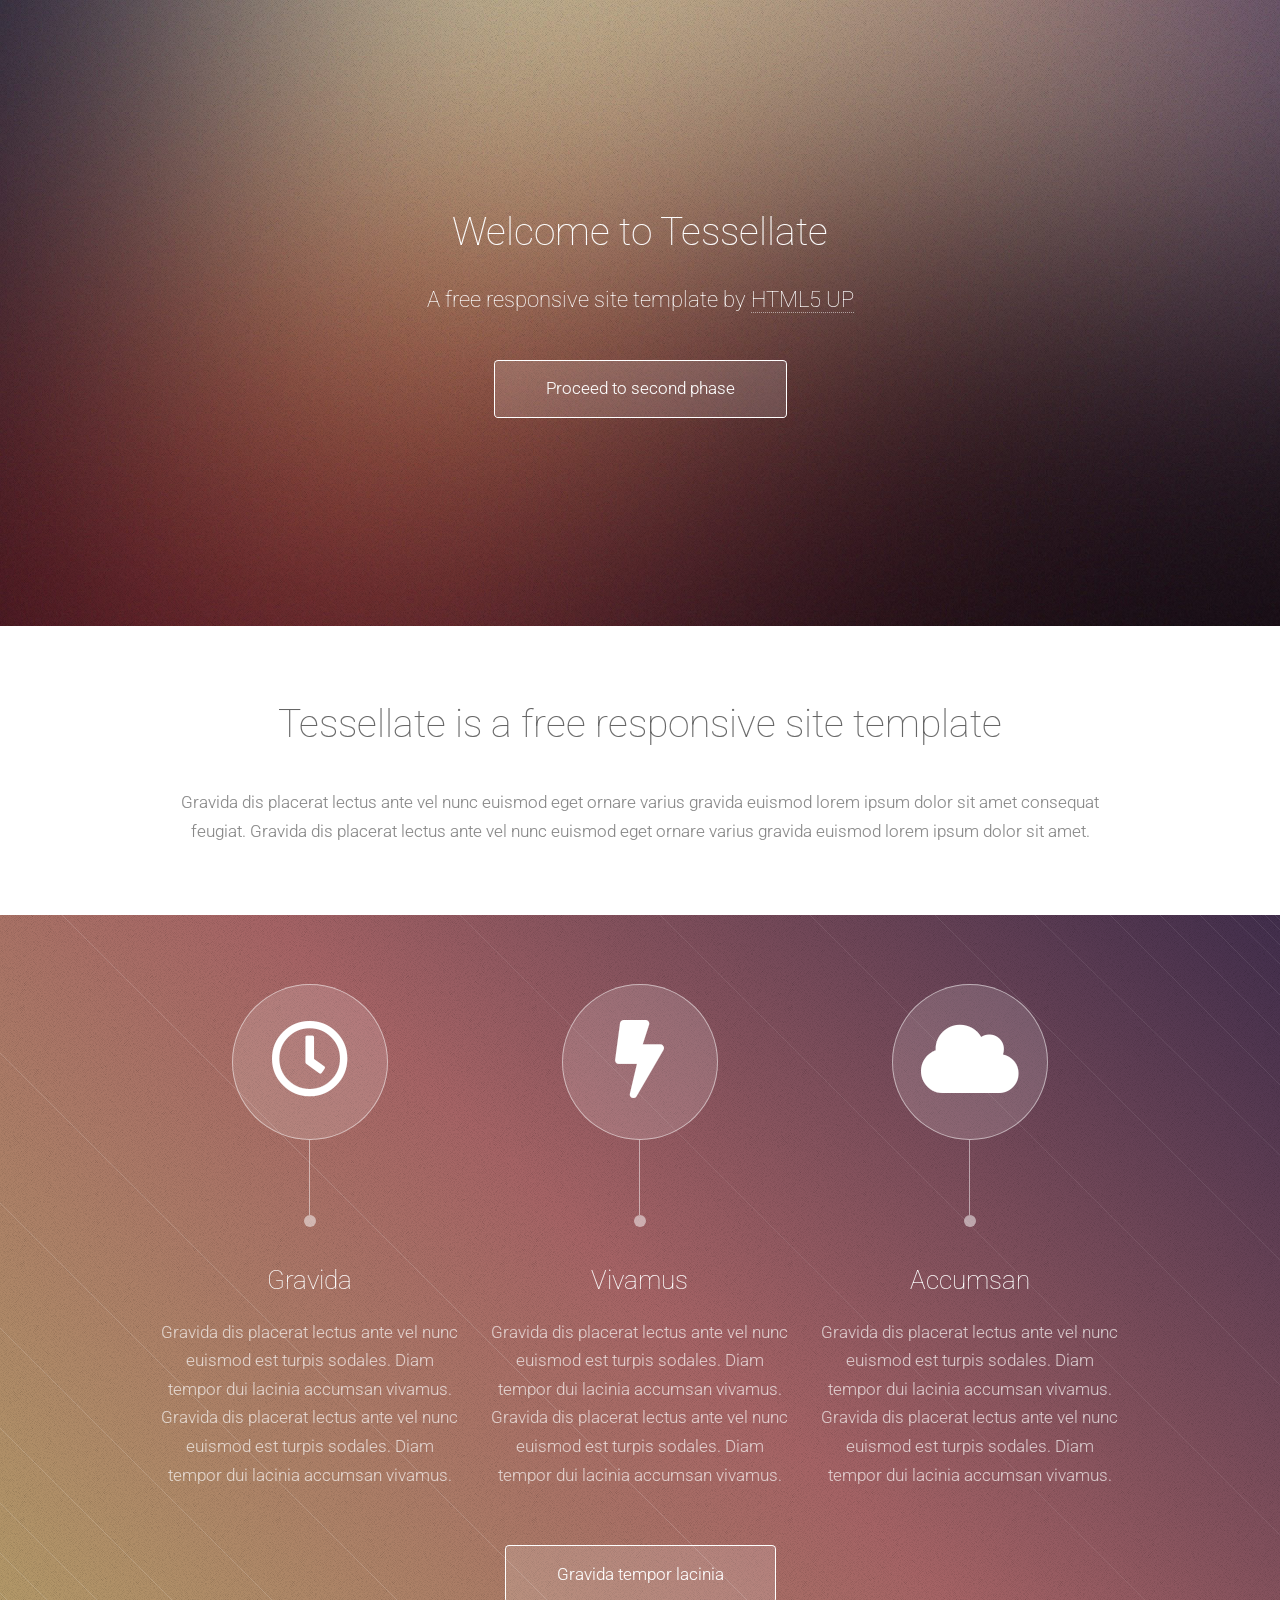
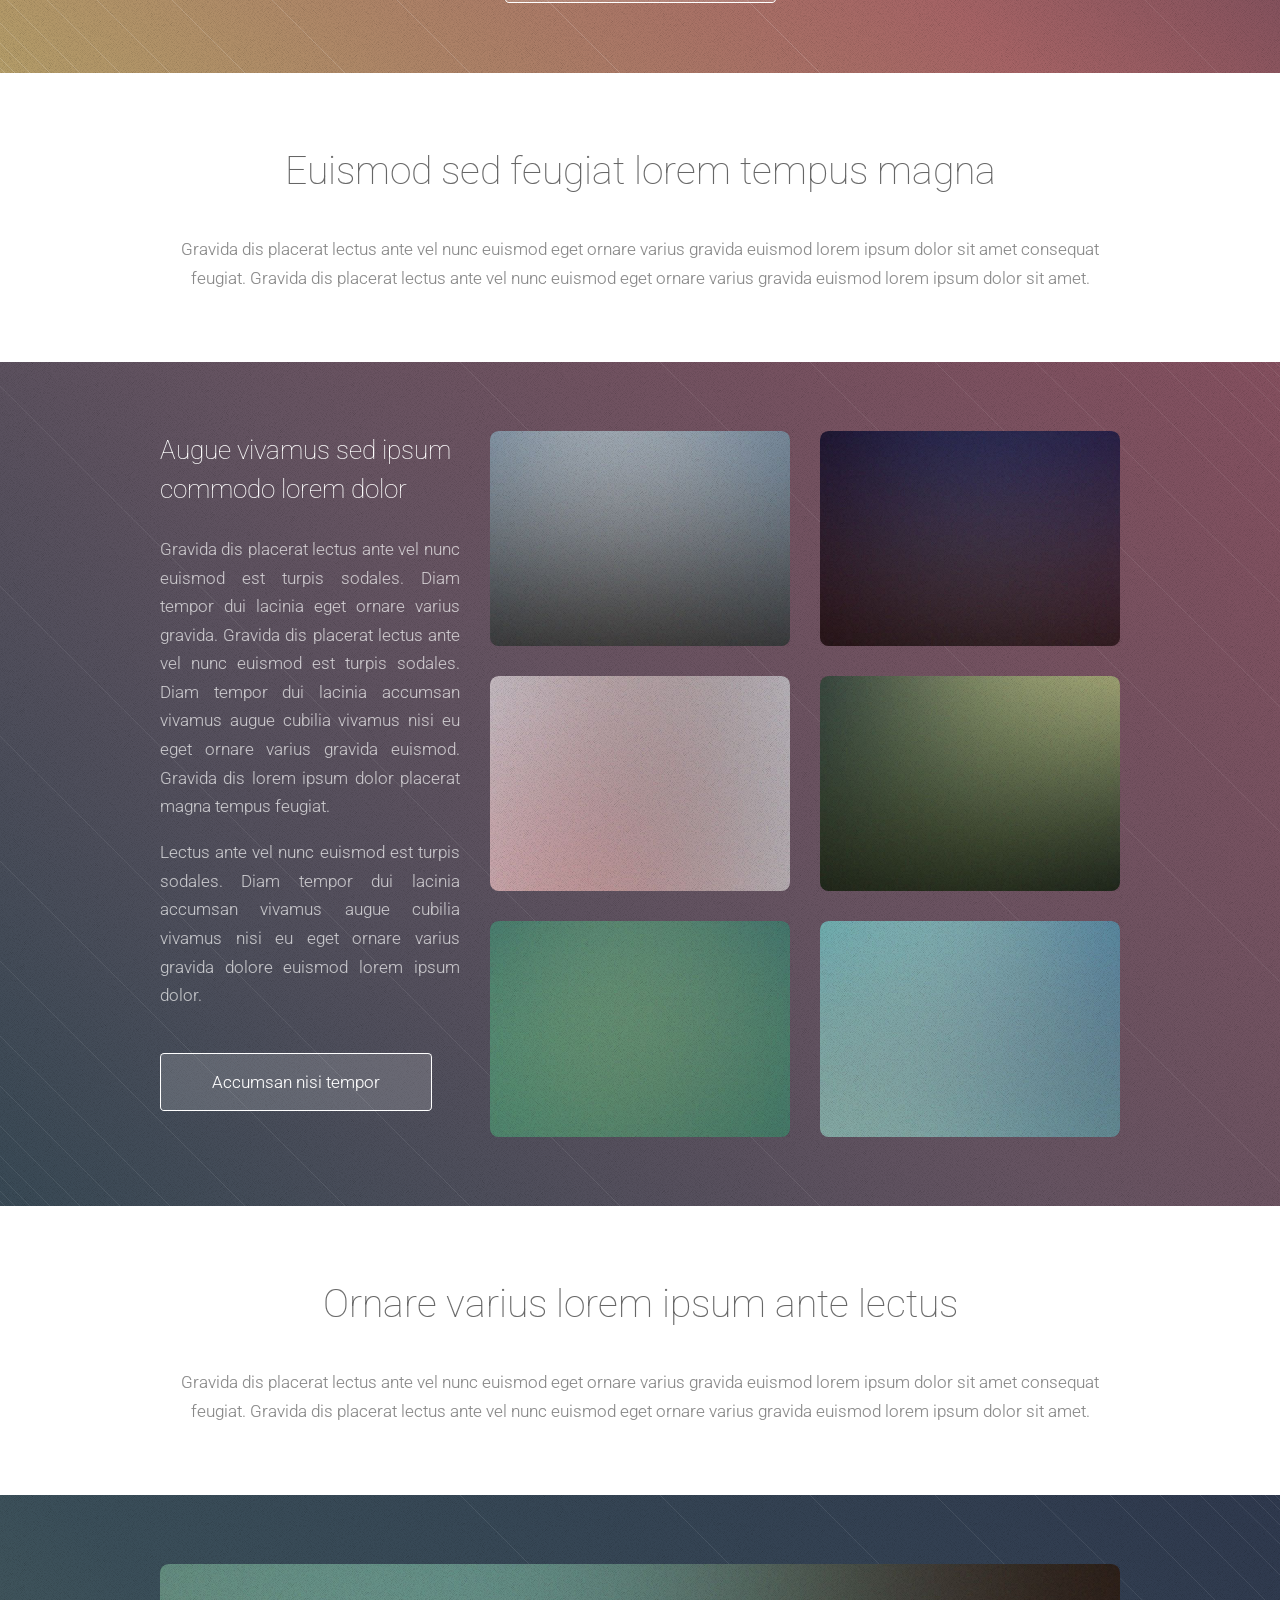
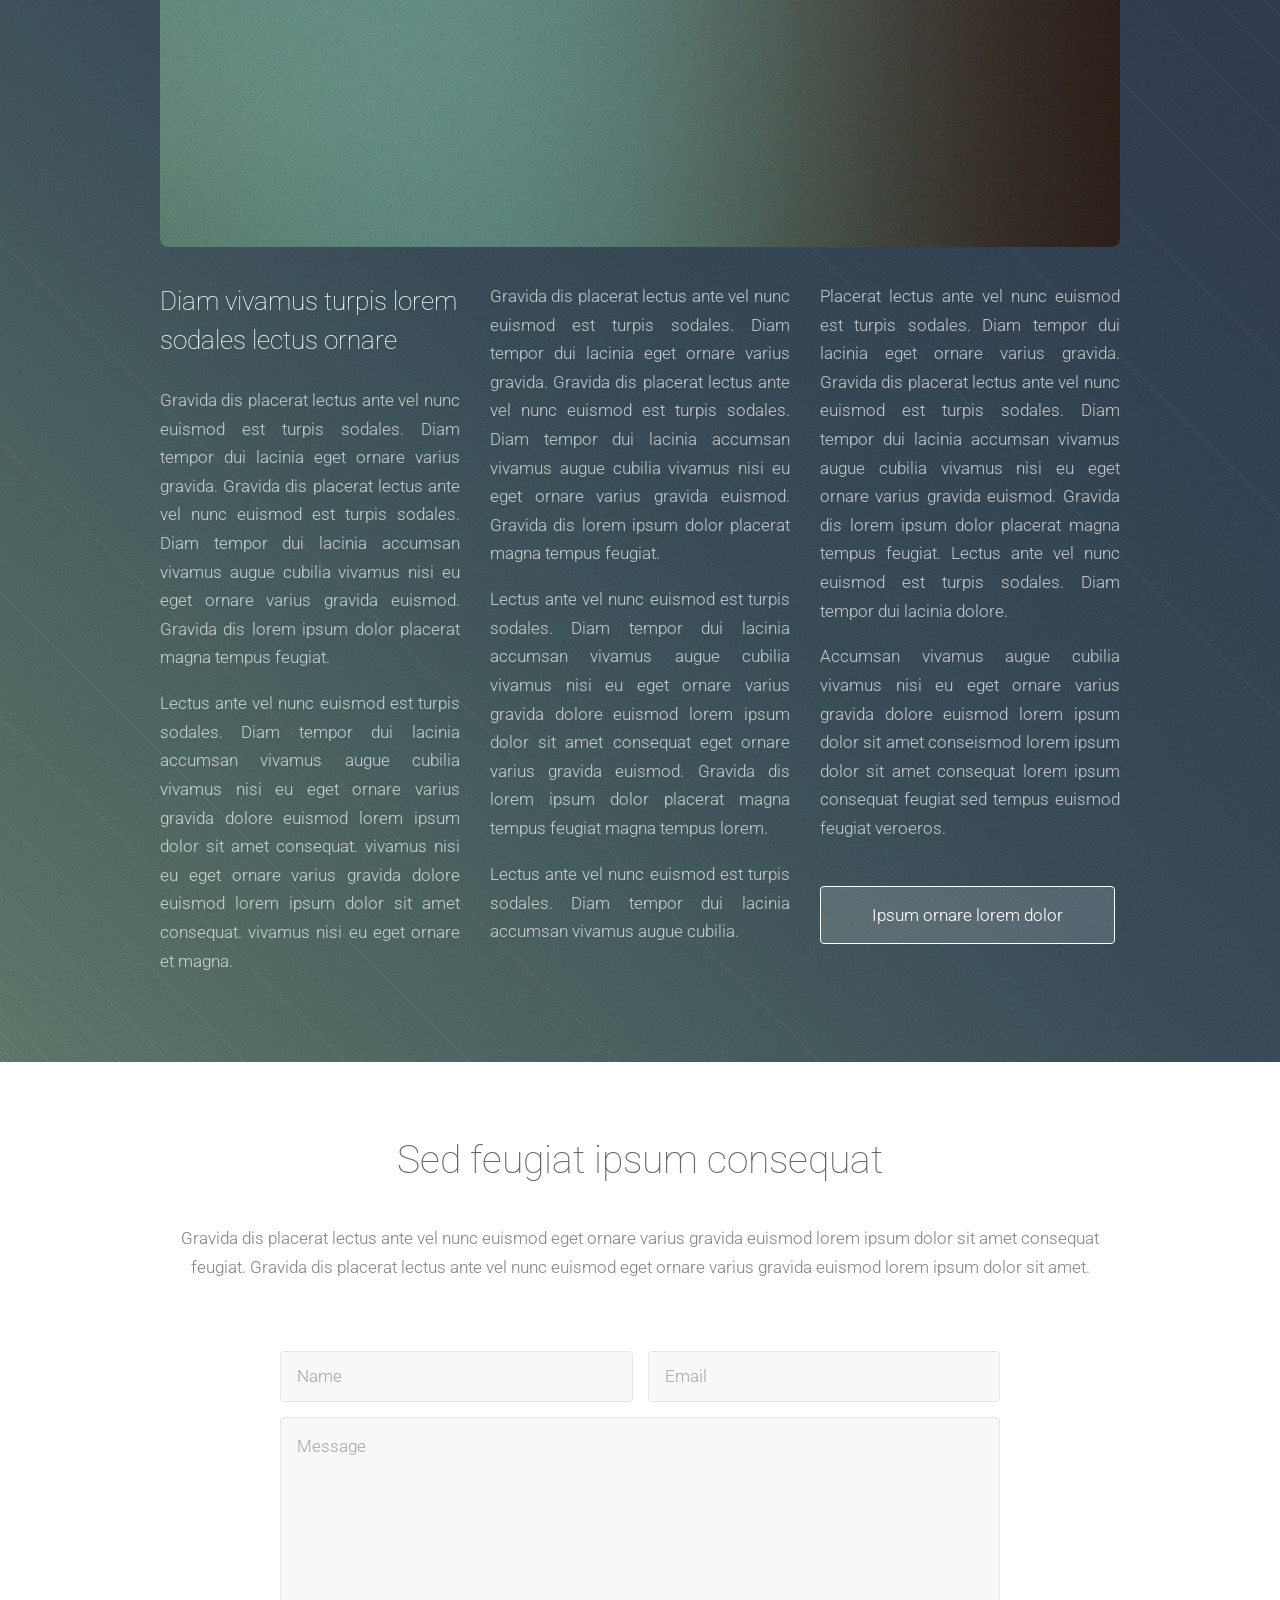
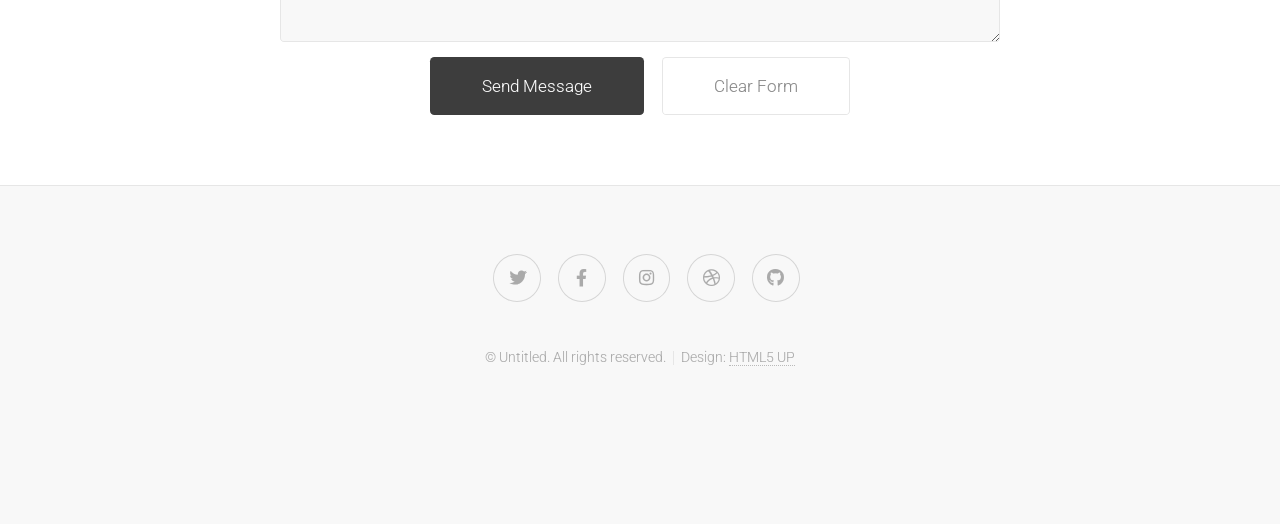
==== index.html @ b5a4534c "Site Template" ====
<!DOCTYPE HTML>
<!--
	Tessellate by HTML5 UP
	html5up.net | @ajlkn
	Free for personal and commercial use under the CCA 3.0 license (html5up.net/license)
-->
<html>
	<head>
		<title>Tessellate by HTML5 UP</title>
		<meta charset="utf-8" />
		<meta name="viewport" content="width=device-width, initial-scale=1, user-scalable=no" />
		<link rel="stylesheet" href="assets/css/main.css" />
	</head>
	<body class="is-preload">

		<!-- Header -->
			<section id="header" class="dark">
				<header>
					<h1>Welcome to Tessellate</h1>
					<p>A free responsive site template by <a href="http://html5up.net">HTML5 UP</a></p>
				</header>
				<footer>
					<a href="#first" class="button scrolly">Proceed to second phase</a>
				</footer>
			</section>

		<!-- First -->
			<section id="first" class="main">
				<header>
					<div class="container">
						<h2>Tessellate is a free responsive site template</h2>
						<p>Gravida dis placerat lectus ante vel nunc euismod eget ornare varius gravida euismod lorem ipsum dolor sit amet consequat<br />
						feugiat. Gravida dis placerat lectus ante vel nunc euismod eget ornare varius gravida euismod lorem ipsum dolor sit amet.</p>
					</div>
				</header>
				<div class="content dark style1 featured">
					<div class="container">
						<div class="row">
							<div class="col-4 col-12-narrow">
								<section>
									<span class="feature-icon"><span class="icon fa-clock"></span></span>
									<header>
										<h3>Gravida</h3>
									</header>
									<p>Gravida dis placerat lectus ante vel nunc euismod est turpis sodales.
									Diam tempor dui lacinia accumsan vivamus. Gravida dis placerat lectus
									ante vel nunc euismod est turpis sodales. Diam tempor dui lacinia
									accumsan vivamus.</p>
								</section>
							</div>
							<div class="col-4 col-12-narrow">
								<section>
									<span class="feature-icon"><span class="icon solid fa-bolt"></span></span>
									<header>
										<h3>Vivamus</h3>
									</header>
									<p>Gravida dis placerat lectus ante vel nunc euismod est turpis sodales.
									Diam tempor dui lacinia accumsan vivamus. Gravida dis placerat lectus
									ante vel nunc euismod est turpis sodales. Diam tempor dui lacinia
									accumsan vivamus.</p>
								</section>
							</div>
							<div class="col-4 col-12-narrow">
								<section>
									<span class="feature-icon"><span class="icon solid fa-cloud"></span></span>
									<header>
										<h3>Accumsan</h3>
									</header>
									<p>Gravida dis placerat lectus ante vel nunc euismod est turpis sodales.
									Diam tempor dui lacinia accumsan vivamus. Gravida dis placerat lectus
									ante vel nunc euismod est turpis sodales. Diam tempor dui lacinia
									accumsan vivamus.</p>
								</section>
							</div>
							<div class="col-12">
								<footer>
									<a href="#second" class="button scrolly">Gravida tempor lacinia</a>
								</footer>
							</div>
						</div>
					</div>
				</div>
			</section>

		<!-- Second -->
			<section id="second" class="main">
				<header>
					<div class="container">
						<h2>Euismod sed feugiat lorem tempus magna</h2>
						<p>Gravida dis placerat lectus ante vel nunc euismod eget ornare varius gravida euismod lorem ipsum dolor sit amet consequat<br />
						feugiat. Gravida dis placerat lectus ante vel nunc euismod eget ornare varius gravida euismod lorem ipsum dolor sit amet.</p>
					</div>
				</header>
				<div class="content dark style2">
					<div class="container">
						<div class="row">
							<div class="col-4 col-12-narrow">
								<section>
									<h3>Augue vivamus sed ipsum commodo lorem dolor</h3>
									<p>Gravida dis placerat lectus ante vel nunc euismod est turpis sodales. Diam
									tempor dui lacinia eget ornare varius gravida. Gravida dis placerat lectus ante
									vel nunc euismod est turpis sodales. Diam tempor dui lacinia accumsan vivamus
									augue cubilia vivamus nisi eu eget ornare varius gravida euismod.  Gravida dis
									lorem ipsum dolor placerat magna tempus feugiat.</p>
									<p>Lectus ante vel nunc euismod est turpis sodales. Diam tempor dui lacinia
									accumsan vivamus augue cubilia vivamus nisi eu eget ornare varius gravida dolore
									euismod lorem ipsum dolor.</p>
									<footer>
										<a href="#third" class="button scrolly">Accumsan nisi tempor</a>
									</footer>
								</section>
							</div>
							<div class="col-8 col-12-narrow">
								<div class="row">
									<div class="col-6"><a href="#" class="image fit"><img src="images/pic01.jpg" alt="" /></a></div>
									<div class="col-6"><a href="#" class="image fit"><img src="images/pic02.jpg" alt="" /></a></div>
									<div class="col-6"><a href="#" class="image fit"><img src="images/pic03.jpg" alt="" /></a></div>
									<div class="col-6"><a href="#" class="image fit"><img src="images/pic04.jpg" alt="" /></a></div>
									<div class="col-6"><a href="#" class="image fit"><img src="images/pic05.jpg" alt="" /></a></div>
									<div class="col-6"><a href="#" class="image fit"><img src="images/pic06.jpg" alt="" /></a></div>
								</div>
							</div>
						</div>
					</div>
				</div>
			</section>

		<!-- Third -->
			<section id="third" class="main">
				<header>
					<div class="container">
						<h2>Ornare varius lorem ipsum ante lectus</h2>
						<p>Gravida dis placerat lectus ante vel nunc euismod eget ornare varius gravida euismod lorem ipsum dolor sit amet consequat<br />
						feugiat. Gravida dis placerat lectus ante vel nunc euismod eget ornare varius gravida euismod lorem ipsum dolor sit amet.</p>
					</div>
				</header>
				<div class="content dark style3">
					<div class="container">
						<span class="image featured"><img src="images/pic07.jpg" alt="" /></span>
						<div class="row">
							<div class="col-4 col-12-narrow">
								<h3>Diam vivamus turpis lorem sodales lectus ornare</h3>
								<p>Gravida dis placerat lectus ante vel nunc euismod est turpis sodales. Diam
								tempor dui lacinia eget ornare varius gravida. Gravida dis placerat lectus ante
								vel nunc euismod est turpis sodales. Diam tempor dui lacinia accumsan vivamus
								augue cubilia vivamus nisi eu eget ornare varius gravida euismod.  Gravida dis
								lorem ipsum dolor placerat magna tempus feugiat.</p>
								<p>Lectus ante vel nunc euismod est turpis sodales. Diam tempor dui lacinia
								accumsan vivamus augue cubilia vivamus nisi eu eget ornare varius gravida dolore
								euismod lorem ipsum dolor sit amet consequat. vivamus nisi eu eget ornare varius
								gravida dolore euismod lorem ipsum dolor sit amet consequat. vivamus nisi eu
								eget ornare et magna.</p>
							</div>
							<div class="col-4 col-12-narrow">
								<p>Gravida dis placerat lectus ante vel nunc euismod est turpis sodales. Diam
								tempor dui lacinia eget ornare varius gravida. Gravida dis placerat lectus ante
								vel nunc euismod est turpis sodales. Diam tempor dui lacinia accumsan vivamus
								augue cubilia vivamus nisi eu eget ornare varius gravida euismod.  Gravida dis
								lorem ipsum dolor placerat magna tempus feugiat.</p>
								<p>Lectus ante vel nunc euismod est turpis sodales. Diam tempor dui lacinia
								accumsan vivamus augue cubilia vivamus nisi eu eget ornare varius gravida dolore
								euismod lorem ipsum dolor sit amet consequat eget ornare varius gravida euismod.
								Gravida dis lorem ipsum dolor placerat magna tempus feugiat magna tempus lorem.</p>
								<p>Lectus ante vel nunc euismod est turpis sodales. Diam tempor dui lacinia
								accumsan vivamus augue cubilia.</p>
							</div>
							<div class="col-4 col-12-narrow">
								<p>Placerat lectus ante vel nunc euismod est turpis sodales. Diam tempor dui
								lacinia eget ornare varius gravida. Gravida dis placerat lectus ante vel nunc
								euismod est turpis sodales. Diam tempor dui lacinia accumsan vivamus augue
								cubilia vivamus nisi eu eget ornare varius gravida euismod.  Gravida dis
								lorem ipsum dolor placerat magna tempus feugiat. Lectus ante vel nunc euismod
								est turpis sodales. Diam tempor dui lacinia dolore.</p>
								<p>Accumsan vivamus augue cubilia vivamus nisi eu eget ornare varius gravida
								dolore euismod lorem ipsum dolor sit amet conseismod lorem ipsum dolor sit amet
								consequat lorem ipsum consequat feugiat sed tempus euismod feugiat veroeros.</p>
								<footer>
									<a href="#fourth" class="button scrolly">Ipsum ornare lorem dolor</a>
								</footer>
							</div>
						</div>
					</div>
				</div>
			</section>

		<!-- Basic Elements -->
		<!--
			<section class="main">
				<header>
					<div class="container">
						<h2>A Whole Lotta Elements</h2>
						<p>General purpose elements for every general purpose. Or something like that.</p>
					</div>
				</header>
				<div class="content style1 dark">
					<div class="container">
						<section>
							<header>
								<h3>Paragraph</h3>
								<p>This is a byline</p>
							</header>
							<p>Phasellus nisl nisl, varius id <sup>porttitor sed pellentesque</sup> ac orci. Pellentesque
							habitant <strong>strong</strong> tristique <b>bold</b> et netus <i>italic</i> malesuada <em>emphasized</em> ac turpis egestas. Morbi
							leo suscipit ut. Praesent <sub>id turpis vitae</sub> turpis pretium ultricies. Vestibulum sit
							amet risus elit.</p>
						</section>
						<section>
							<header>
								<h3>Blockquote</h3>
							</header>
							<blockquote>Fringilla nisl. Donec accumsan interdum nisi, quis tincidunt felis sagittis eget.
							tempus euismod. Vestibulum ante ipsum primis in faucibus. Cras sit amet urna eros, id egestas
							tempus ante ipsum primis in faucibus orci luctus et ultrices.</blockquote>
						</section>
						<section>
							<header>
								<h3>Divider</h3>
							</header>
							<p>Donec consectetur <a href="#">vestibulum dolor et pulvinar</a>. Etiam vel felis enim, at viverra
							ligula. Ut porttitor sagittis lorem, quis eleifend nisi ornare vel. Praesent nec orci
							facilisis leo magna. Cras sit amet urna eros, id egestas urna. Quisque aliquam
							tempus euismod. Vestibulum ante ipsum primis in faucibus orci luctus et ultrices
							posuere cubilia.</p>
							<hr />
							<p>Donec consectetur vestibulum dolor et pulvinar. Etiam vel felis enim, at viverra
							ligula. Ut porttitor sagittis lorem, quis eleifend nisi ornare vel. Praesent nec orci
							facilisis leo magna. Cras sit amet urna eros, id egestas urna. Quisque aliquam
							tempus euismod. Vestibulum ante ipsum primis in faucibus orci luctus et ultrices
							posuere cubilia.</p>
						</section>
						<section>
							<header>
								<h3>Unordered List</h3>
							</header>
							<ul class="default">
								<li>Donec consectetur vestibulum dolor et vel felis enim at viverra ligula. Ut porttitor sagittis lorem.</li>
								<li>Donec consectetur vestibulum dolor et vel felis enim at viverra ligula. Ut porttitor sagittis lorem.</li>
								<li>Donec consectetur vestibulum dolor et vel felis enim at viverra ligula. Ut porttitor sagittis lorem.</li>
								<li>Donec consectetur vestibulum dolor et vel felis enim at viverra ligula. Ut porttitor sagittis lorem.</li>
							</ul>
						</section>
						<section>
							<header>
								<h3>Ordered List</h3>
							</header>
							<ol class="default">
								<li>Donec consectetur vestibulum dolor et vel felis enim at viverra ligula. Ut porttitor sagittis lorem.</li>
								<li>Donec consectetur vestibulum dolor et vel felis enim at viverra ligula. Ut porttitor sagittis lorem.</li>
								<li>Donec consectetur vestibulum dolor et vel felis enim at viverra ligula. Ut porttitor sagittis lorem.</li>
								<li>Donec consectetur vestibulum dolor et vel felis enim at viverra ligula. Ut porttitor sagittis lorem.</li>
							</ol>
						</section>
						<section>
							<header>
								<h3>Table</h3>
							</header>
							<div class="table-wrapper">
								<table class="default">
									<thead>
										<tr>
											<th>ID</th>
											<th>Name</th>
											<th>Description</th>
											<th>Price</th>
										</tr>
									</thead>
									<tbody>
										<tr>
											<td>00001</td>
											<td>Lorem ipsum dolor</td>
											<td>Ut porttitor sagittis lorem quis nisi ornare.</td>
											<td>29.99</td>
										</tr>
										<tr>
											<td>00002</td>
											<td>Sit amet nullam</td>
											<td>Ut porttitor sagittis lorem quis nisi ornare.</td>
											<td>19.99</td>
										</tr>
										<tr>
											<td>00003</td>
											<td>Feugiat felis viverra</td>
											<td>Ut porttitor sagittis lorem quis nisi ornare.</td>
											<td>29.99</td>
										</tr>
										<tr>
											<td>00004</td>
											<td>Sagittis enim felis</td>
											<td>Ut porttitor sagittis lorem quis nisi ornare.</td>
											<td>19.99</td>
										</tr>
										<tr>
											<td>00005</td>
											<td>Nullam sed vestibulum</td>
											<td>Ut porttitor sagittis lorem quis nisi ornare.</td>
											<td>19.99</td>
										</tr>
									</tbody>
									<tfoot>
										<tr>
											<td colspan="3"></td>
											<td>100.00</td>
										</tr>
									</tfoot>
								</table>
							</div>
						</section>
						<section>
							<header>
								<h3>Form</h3>
							</header>
							<form method="post" action="#">
								<div class="row gtr-50">
									<div class="col-6 col-12-narrow">
										<input type="text" name="name" id="name" value="" placeholder="John Doe" />
									</div>
									<div class="col-6 col-12-narrow">
										<input type="text" name="email" id="email" value="" placeholder="johndoe@domain.tld" />
									</div>
									<div class="col-12">
										<div class="select" tabindex="-1">
											<select name="department" id="department">
												<option value="">Choose a department</option>
												<option value="1">Manufacturing</option>
												<option value="2">Administration</option>
												<option value="3">Support</option>
											</select>
										</div>
									</div>
									<div class="col-12">
										<input type="text" name="subject" id="subject" value="" placeholder="Enter your subject" />
									</div>
									<div class="col-12">
										<textarea name="message" id="message" placeholder="Enter your message"></textarea>
									</div>
									<div class="col-12">
										<ul class="actions">
											<li><input type="submit" class="button" value="Send Message" /></li>
											<li><input type="reset" class="button alt" value="Clear Form" /></li>
										</ul>
									</div>
								</div>
							</form>
						</section>
					</div>
				</div>
			</section>
		-->

		<!-- Fourth -->
			<section id="fourth" class="main">
				<header>
					<div class="container">
						<h2>Sed feugiat ipsum consequat</h2>
						<p>Gravida dis placerat lectus ante vel nunc euismod eget ornare varius gravida euismod lorem ipsum dolor sit amet consequat<br />
						feugiat. Gravida dis placerat lectus ante vel nunc euismod eget ornare varius gravida euismod lorem ipsum dolor sit amet.</p>
					</div>
				</header>
				<div class="content style4 featured">
					<div class="container medium">
						<form method="post" action="#">
							<div class="row gtr-50">
								<div class="col-6 col-12-mobile"><input type="text" placeholder="Name" /></div>
								<div class="col-6 col-12-mobile"><input type="text" placeholder="Email" /></div>
								<div class="col-12"><textarea name="message" placeholder="Message"></textarea></div>
								<div class="col-12">
									<ul class="actions special">
										<li><input type="submit" class="button" value="Send Message" /></li>
										<li><input type="reset" class="button alt" value="Clear Form" /></li>
									</ul>
								</div>
							</div>
						</form>
					</div>
				</div>
			</section>

		<!-- Footer -->
			<section id="footer">
				<ul class="icons">
					<li><a href="#" class="icon brands fa-twitter"><span class="label">Twitter</span></a></li>
					<li><a href="#" class="icon brands fa-facebook-f"><span class="label">Facebook</span></a></li>
					<li><a href="#" class="icon brands fa-instagram"><span class="label">Instagram</span></a></li>
					<li><a href="#" class="icon brands fa-dribbble"><span class="label">Dribbble</span></a></li>
					<li><a href="#" class="icon brands fa-github"><span class="label">GitHub</span></a></li>
				</ul>
				<div class="copyright">
					<ul class="menu">
						<li>&copy; Untitled. All rights reserved.</li><li>Design: <a href="http://html5up.net">HTML5 UP</a></li>
					</ul>
				</div>
			</section>

		<!-- Scripts -->
			<script src="assets/js/jquery.min.js"></script>
			<script src="assets/js/jquery.scrolly.min.js"></script>
			<script src="assets/js/browser.min.js"></script>
			<script src="assets/js/breakpoints.min.js"></script>
			<script src="assets/js/util.js"></script>
			<script src="assets/js/main.js"></script>

	</body>
</html>
---- assets/css/main.css ----
@import url("fontawesome-all.min.css");
@import url("https://fonts.googleapis.com/css?family=Roboto:100,100italic,300,300italic,400,400italic");

/*
	Tessellate by HTML5 UP
	html5up.net | @ajlkn
	Free for personal and commercial use under the CCA 3.0 license (html5up.net/license)
*/

html, body, div, span, applet, object,
iframe, h1, h2, h3, h4, h5, h6, p, blockquote,
pre, a, abbr, acronym, address, big, cite,
code, del, dfn, em, img, ins, kbd, q, s, samp,
small, strike, strong, sub, sup, tt, var, b,
u, i, center, dl, dt, dd, ol, ul, li, fieldset,
form, label, legend, table, caption, tbody,
tfoot, thead, tr, th, td, article, aside,
canvas, details, embed, figure, figcaption,
footer, header, hgroup, menu, nav, output, ruby,
section, summary, time, mark, audio, video {
	margin: 0;
	padding: 0;
	border: 0;
	font-size: 100%;
	font: inherit;
	vertical-align: baseline;}

article, aside, details, figcaption, figure,
footer, header, hgroup, menu, nav, section {
	display: block;}

body {
	line-height: 1;
}

ol, ul {
	list-style: none;
}

blockquote, q {
	quotes: none;
}

	blockquote:before, blockquote:after, q:before, q:after {
		content: '';
		content: none;
	}

table {
	border-collapse: collapse;
	border-spacing: 0;
}

body {
	-webkit-text-size-adjust: none;
}

mark {
	background-color: transparent;
	color: inherit;
}

input::-moz-focus-inner {
	border: 0;
	padding: 0;
}

input, select, textarea {
	-moz-appearance: none;
	-webkit-appearance: none;
	-ms-appearance: none;
	appearance: none;
}

/* Basic */

	@-ms-viewport {
		width: device-width;
	}

	html {
		box-sizing: border-box;
	}

	*, *:before, *:after {
		box-sizing: inherit;
	}

	body {
		background: #F8F8F8;
		font-family: 'Roboto', sans-serif;
		font-weight: 300;
		font-size: 17pt;
		line-height: 1.75em;
		color: #888;
		-webkit-text-stroke: 0.1px;
	}

		body.is-preload *, body.is-preload *:before, body.is-preload *:after {
			-moz-animation: none !important;
			-webkit-animation: none !important;
			-ms-animation: none !important;
			animation: none !important;
			-moz-transition: none !important;
			-webkit-transition: none !important;
			-ms-transition: none !important;
			transition: none !important;
		}

	.dark {
		color: #aaa;
		color: rgba(255, 255, 255, 0.65);
	}

	input, textarea, select {
		font-family: 'Roboto', sans-serif;
		font-weight: 300;
		font-size: 17pt;
		line-height: 1.75em;
		color: #888;
		-webkit-text-stroke: 0.1px;
	}

	h1, h2, h3, h4, h5, h6 {
		color: #666;
		margin: 0 0 1em 0;
		font-weight: 100;
		line-height: 1.5em;
	}

	h1 a, h2 a, h3 a, h4 a, h5 a, h6 a {
		color: inherit;
		text-decoration: none;
	}

	.dark h1, .dark h2, .dark h3, .dark h4, .dark h5, .dark h6 {
		color: #fff;
	}

	strong, b {
		font-weight: 400;
		color: inherit;
	}

	.dark strong, .dark b {
		color: #fff;
		color: rgba(255, 255, 255, 0.85);
	}

	em, i {
		font-style: italic;
	}

	a {
		-moz-transition: border-bottom-color 0.25s ease-in-out;
		-webkit-transition: border-bottom-color 0.25s ease-in-out;
		-ms-transition: border-bottom-color 0.25s ease-in-out;
		transition: border-bottom-color 0.25s ease-in-out;
		color: inherit;
		text-decoration: none;
		border-bottom: dotted 1px rgba(0, 0, 0, 0.25);
	}

		a:hover {
			border-bottom-color: rgba(0, 0, 0, 0);
		}

	.dark a {
		color: #fff;
		border-bottom-color: rgba(255, 255, 255, 0.5);
	}

		.dark a:hover {
			border-bottom-color: rgba(255, 255, 255, 0);
		}

	sub {
		position: relative;
		top: 0.5em;
		font-size: 0.8em;
	}

	sup {
		position: relative;
		top: -0.5em;
		font-size: 0.8em;
	}

	hr {
		border: 0;
		border-top: solid 1px #e6e6e6;
		margin: 2em 0 2em 0;
	}

	.dark hr {
		border-top-color: rgba(255, 255, 255, 0.5);
	}

	blockquote {
		border-left: solid 0.25em #e6e6e6;
		padding: 1em 0 1em 2em;
		font-style: italic;
	}

	.dark blockquote {
		border-left-color: rgba(255, 255, 255, 0.5);
	}

	p, ul, ol, dl, table {
		margin-bottom: 1em;
	}

	p {
		text-align: justify;
	}

	header {
		margin-bottom: 1em;
	}

		header h1, header h2, header h3, header h4, header h5, header h6 {
			margin: 0;
		}

		header p {
			display: block;
			margin: 0;
			padding: 0.25em 0 0.5em 0;
		}

	footer {
		padding-top: 1.5em;
	}

	br.clear {
		clear: both;
	}

	.featured {
		text-align: center;
	}

		.featured p {
			text-align: center;
		}

/* Container */

	.container {
		margin: 0 auto;
		max-width: 100%;
		width: 1360px;
	}

		.container.medium {
			width: 1020px;
		}

		@media screen and (max-width: 1680px) {

			.container {
				width: 1200px;
			}

				.container.medium {
					width: 900px;
				}

		}

		@media screen and (max-width: 1280px) {

			.container {
				width: 960px;
			}

				.container.medium {
					width: 720px;
				}

		}

		@media screen and (max-width: 1000px) {

			.container {
				width: 100% !important;
			}

		}

/* Row */

	.row {
		display: flex;
		flex-wrap: wrap;
		box-sizing: border-box;
		align-items: stretch;
	}

		.row > * {
			box-sizing: border-box;
		}

		.row.gtr-uniform > * > :last-child {
			margin-bottom: 0;
		}

		.row.aln-left {
			justify-content: flex-start;
		}

		.row.aln-center {
			justify-content: center;
		}

		.row.aln-right {
			justify-content: flex-end;
		}

		.row.aln-top {
			align-items: flex-start;
		}

		.row.aln-middle {
			align-items: center;
		}

		.row.aln-bottom {
			align-items: flex-end;
		}

		.row > .imp {
			order: -1;
		}

		.row > .col-1 {
			width: 8.33333%;
		}

		.row > .off-1 {
			margin-left: 8.33333%;
		}

		.row > .col-2 {
			width: 16.66667%;
		}

		.row > .off-2 {
			margin-left: 16.66667%;
		}

		.row > .col-3 {
			width: 25%;
		}

		.row > .off-3 {
			margin-left: 25%;
		}

		.row > .col-4 {
			width: 33.33333%;
		}

		.row > .off-4 {
			margin-left: 33.33333%;
		}

		.row > .col-5 {
			width: 41.66667%;
		}

		.row > .off-5 {
			margin-left: 41.66667%;
		}

		.row > .col-6 {
			width: 50%;
		}

		.row > .off-6 {
			margin-left: 50%;
		}

		.row > .col-7 {
			width: 58.33333%;
		}

		.row > .off-7 {
			margin-left: 58.33333%;
		}

		.row > .col-8 {
			width: 66.66667%;
		}

		.row > .off-8 {
			margin-left: 66.66667%;
		}

		.row > .col-9 {
			width: 75%;
		}

		.row > .off-9 {
			margin-left: 75%;
		}

		.row > .col-10 {
			width: 83.33333%;
		}

		.row > .off-10 {
			margin-left: 83.33333%;
		}

		.row > .col-11 {
			width: 91.66667%;
		}

		.row > .off-11 {
			margin-left: 91.66667%;
		}

		.row > .col-12 {
			width: 100%;
		}

		.row > .off-12 {
			margin-left: 100%;
		}

		.row.gtr-0 {
			margin-top: 0px;
			margin-left: 0px;
		}

			.row.gtr-0 > * {
				padding: 0px 0 0 0px;
			}

			.row.gtr-0.gtr-uniform {
				margin-top: 0px;
			}

				.row.gtr-0.gtr-uniform > * {
					padding-top: 0px;
				}

		.row.gtr-25 {
			margin-top: -12.5px;
			margin-left: -12.5px;
		}

			.row.gtr-25 > * {
				padding: 12.5px 0 0 12.5px;
			}

			.row.gtr-25.gtr-uniform {
				margin-top: -12.5px;
			}

				.row.gtr-25.gtr-uniform > * {
					padding-top: 12.5px;
				}

		.row.gtr-50 {
			margin-top: -25px;
			margin-left: -25px;
		}

			.row.gtr-50 > * {
				padding: 25px 0 0 25px;
			}

			.row.gtr-50.gtr-uniform {
				margin-top: -25px;
			}

				.row.gtr-50.gtr-uniform > * {
					padding-top: 25px;
				}

		.row {
			margin-top: -50px;
			margin-left: -50px;
		}

			.row > * {
				padding: 50px 0 0 50px;
			}

			.row.gtr-uniform {
				margin-top: -50px;
			}

				.row.gtr-uniform > * {
					padding-top: 50px;
				}

		.row.gtr-150 {
			margin-top: -75px;
			margin-left: -75px;
		}

			.row.gtr-150 > * {
				padding: 75px 0 0 75px;
			}

			.row.gtr-150.gtr-uniform {
				margin-top: -75px;
			}

				.row.gtr-150.gtr-uniform > * {
					padding-top: 75px;
				}

		.row.gtr-200 {
			margin-top: -100px;
			margin-left: -100px;
		}

			.row.gtr-200 > * {
				padding: 100px 0 0 100px;
			}

			.row.gtr-200.gtr-uniform {
				margin-top: -100px;
			}

				.row.gtr-200.gtr-uniform > * {
					padding-top: 100px;
				}

		@media screen and (max-width: 1680px) {

			.row {
				display: flex;
				flex-wrap: wrap;
				box-sizing: border-box;
				align-items: stretch;
			}

				.row > * {
					box-sizing: border-box;
				}

				.row.gtr-uniform > * > :last-child {
					margin-bottom: 0;
				}

				.row.aln-left {
					justify-content: flex-start;
				}

				.row.aln-center {
					justify-content: center;
				}

				.row.aln-right {
					justify-content: flex-end;
				}

				.row.aln-top {
					align-items: flex-start;
				}

				.row.aln-middle {
					align-items: center;
				}

				.row.aln-bottom {
					align-items: flex-end;
				}

				.row > .imp-wide {
					order: -1;
				}

				.row > .col-1-wide {
					width: 8.33333%;
				}

				.row > .off-1-wide {
					margin-left: 8.33333%;
				}

				.row > .col-2-wide {
					width: 16.66667%;
				}

				.row > .off-2-wide {
					margin-left: 16.66667%;
				}

				.row > .col-3-wide {
					width: 25%;
				}

				.row > .off-3-wide {
					margin-left: 25%;
				}

				.row > .col-4-wide {
					width: 33.33333%;
				}

				.row > .off-4-wide {
					margin-left: 33.33333%;
				}

				.row > .col-5-wide {
					width: 41.66667%;
				}

				.row > .off-5-wide {
					margin-left: 41.66667%;
				}

				.row > .col-6-wide {
					width: 50%;
				}

				.row > .off-6-wide {
					margin-left: 50%;
				}

				.row > .col-7-wide {
					width: 58.33333%;
				}

				.row > .off-7-wide {
					margin-left: 58.33333%;
				}

				.row > .col-8-wide {
					width: 66.66667%;
				}

				.row > .off-8-wide {
					margin-left: 66.66667%;
				}

				.row > .col-9-wide {
					width: 75%;
				}

				.row > .off-9-wide {
					margin-left: 75%;
				}

				.row > .col-10-wide {
					width: 83.33333%;
				}

				.row > .off-10-wide {
					margin-left: 83.33333%;
				}

				.row > .col-11-wide {
					width: 91.66667%;
				}

				.row > .off-11-wide {
					margin-left: 91.66667%;
				}

				.row > .col-12-wide {
					width: 100%;
				}

				.row > .off-12-wide {
					margin-left: 100%;
				}

				.row.gtr-0 {
					margin-top: 0px;
					margin-left: 0px;
				}

					.row.gtr-0 > * {
						padding: 0px 0 0 0px;
					}

					.row.gtr-0.gtr-uniform {
						margin-top: 0px;
					}

						.row.gtr-0.gtr-uniform > * {
							padding-top: 0px;
						}

				.row.gtr-25 {
					margin-top: -10px;
					margin-left: -10px;
				}

					.row.gtr-25 > * {
						padding: 10px 0 0 10px;
					}

					.row.gtr-25.gtr-uniform {
						margin-top: -10px;
					}

						.row.gtr-25.gtr-uniform > * {
							padding-top: 10px;
						}

				.row.gtr-50 {
					margin-top: -20px;
					margin-left: -20px;
				}

					.row.gtr-50 > * {
						padding: 20px 0 0 20px;
					}

					.row.gtr-50.gtr-uniform {
						margin-top: -20px;
					}

						.row.gtr-50.gtr-uniform > * {
							padding-top: 20px;
						}

				.row {
					margin-top: -40px;
					margin-left: -40px;
				}

					.row > * {
						padding: 40px 0 0 40px;
					}

					.row.gtr-uniform {
						margin-top: -40px;
					}

						.row.gtr-uniform > * {
							padding-top: 40px;
						}

				.row.gtr-150 {
					margin-top: -60px;
					margin-left: -60px;
				}

					.row.gtr-150 > * {
						padding: 60px 0 0 60px;
					}

					.row.gtr-150.gtr-uniform {
						margin-top: -60px;
					}

						.row.gtr-150.gtr-uniform > * {
							padding-top: 60px;
						}

				.row.gtr-200 {
					margin-top: -80px;
					margin-left: -80px;
				}

					.row.gtr-200 > * {
						padding: 80px 0 0 80px;
					}

					.row.gtr-200.gtr-uniform {
						margin-top: -80px;
					}

						.row.gtr-200.gtr-uniform > * {
							padding-top: 80px;
						}

		}

		@media screen and (max-width: 1280px) {

			.row {
				display: flex;
				flex-wrap: wrap;
				box-sizing: border-box;
				align-items: stretch;
			}

				.row > * {
					box-sizing: border-box;
				}

				.row.gtr-uniform > * > :last-child {
					margin-bottom: 0;
				}

				.row.aln-left {
					justify-content: flex-start;
				}

				.row.aln-center {
					justify-content: center;
				}

				.row.aln-right {
					justify-content: flex-end;
				}

				.row.aln-top {
					align-items: flex-start;
				}

				.row.aln-middle {
					align-items: center;
				}

				.row.aln-bottom {
					align-items: flex-end;
				}

				.row > .imp-normal {
					order: -1;
				}

				.row > .col-1-normal {
					width: 8.33333%;
				}

				.row > .off-1-normal {
					margin-left: 8.33333%;
				}

				.row > .col-2-normal {
					width: 16.66667%;
				}

				.row > .off-2-normal {
					margin-left: 16.66667%;
				}

				.row > .col-3-normal {
					width: 25%;
				}

				.row > .off-3-normal {
					margin-left: 25%;
				}

				.row > .col-4-normal {
					width: 33.33333%;
				}

				.row > .off-4-normal {
					margin-left: 33.33333%;
				}

				.row > .col-5-normal {
					width: 41.66667%;
				}

				.row > .off-5-normal {
					margin-left: 41.66667%;
				}

				.row > .col-6-normal {
					width: 50%;
				}

				.row > .off-6-normal {
					margin-left: 50%;
				}

				.row > .col-7-normal {
					width: 58.33333%;
				}

				.row > .off-7-normal {
					margin-left: 58.33333%;
				}

				.row > .col-8-normal {
					width: 66.66667%;
				}

				.row > .off-8-normal {
					margin-left: 66.66667%;
				}

				.row > .col-9-normal {
					width: 75%;
				}

				.row > .off-9-normal {
					margin-left: 75%;
				}

				.row > .col-10-normal {
					width: 83.33333%;
				}

				.row > .off-10-normal {
					margin-left: 83.33333%;
				}

				.row > .col-11-normal {
					width: 91.66667%;
				}

				.row > .off-11-normal {
					margin-left: 91.66667%;
				}

				.row > .col-12-normal {
					width: 100%;
				}

				.row > .off-12-normal {
					margin-left: 100%;
				}

				.row.gtr-0 {
					margin-top: 0px;
					margin-left: 0px;
				}

					.row.gtr-0 > * {
						padding: 0px 0 0 0px;
					}

					.row.gtr-0.gtr-uniform {
						margin-top: 0px;
					}

						.row.gtr-0.gtr-uniform > * {
							padding-top: 0px;
						}

				.row.gtr-25 {
					margin-top: -7.5px;
					margin-left: -7.5px;
				}

					.row.gtr-25 > * {
						padding: 7.5px 0 0 7.5px;
					}

					.row.gtr-25.gtr-uniform {
						margin-top: -7.5px;
					}

						.row.gtr-25.gtr-uniform > * {
							padding-top: 7.5px;
						}

				.row.gtr-50 {
					margin-top: -15px;
					margin-left: -15px;
				}

					.row.gtr-50 > * {
						padding: 15px 0 0 15px;
					}

					.row.gtr-50.gtr-uniform {
						margin-top: -15px;
					}

						.row.gtr-50.gtr-uniform > * {
							padding-top: 15px;
						}

				.row {
					margin-top: -30px;
					margin-left: -30px;
				}

					.row > * {
						padding: 30px 0 0 30px;
					}

					.row.gtr-uniform {
						margin-top: -30px;
					}

						.row.gtr-uniform > * {
							padding-top: 30px;
						}

				.row.gtr-150 {
					margin-top: -45px;
					margin-left: -45px;
				}

					.row.gtr-150 > * {
						padding: 45px 0 0 45px;
					}

					.row.gtr-150.gtr-uniform {
						margin-top: -45px;
					}

						.row.gtr-150.gtr-uniform > * {
							padding-top: 45px;
						}

				.row.gtr-200 {
					margin-top: -60px;
					margin-left: -60px;
				}

					.row.gtr-200 > * {
						padding: 60px 0 0 60px;
					}

					.row.gtr-200.gtr-uniform {
						margin-top: -60px;
					}

						.row.gtr-200.gtr-uniform > * {
							padding-top: 60px;
						}

		}

		@media screen and (max-width: 1000px) {

			.row {
				display: flex;
				flex-wrap: wrap;
				box-sizing: border-box;
				align-items: stretch;
			}

				.row > * {
					box-sizing: border-box;
				}

				.row.gtr-uniform > * > :last-child {
					margin-bottom: 0;
				}

				.row.aln-left {
					justify-content: flex-start;
				}

				.row.aln-center {
					justify-content: center;
				}

				.row.aln-right {
					justify-content: flex-end;
				}

				.row.aln-top {
					align-items: flex-start;
				}

				.row.aln-middle {
					align-items: center;
				}

				.row.aln-bottom {
					align-items: flex-end;
				}

				.row > .imp-narrow {
					order: -1;
				}

				.row > .col-1-narrow {
					width: 8.33333%;
				}

				.row > .off-1-narrow {
					margin-left: 8.33333%;
				}

				.row > .col-2-narrow {
					width: 16.66667%;
				}

				.row > .off-2-narrow {
					margin-left: 16.66667%;
				}

				.row > .col-3-narrow {
					width: 25%;
				}

				.row > .off-3-narrow {
					margin-left: 25%;
				}

				.row > .col-4-narrow {
					width: 33.33333%;
				}

				.row > .off-4-narrow {
					margin-left: 33.33333%;
				}

				.row > .col-5-narrow {
					width: 41.66667%;
				}

				.row > .off-5-narrow {
					margin-left: 41.66667%;
				}

				.row > .col-6-narrow {
					width: 50%;
				}

				.row > .off-6-narrow {
					margin-left: 50%;
				}

				.row > .col-7-narrow {
					width: 58.33333%;
				}

				.row > .off-7-narrow {
					margin-left: 58.33333%;
				}

				.row > .col-8-narrow {
					width: 66.66667%;
				}

				.row > .off-8-narrow {
					margin-left: 66.66667%;
				}

				.row > .col-9-narrow {
					width: 75%;
				}

				.row > .off-9-narrow {
					margin-left: 75%;
				}

				.row > .col-10-narrow {
					width: 83.33333%;
				}

				.row > .off-10-narrow {
					margin-left: 83.33333%;
				}

				.row > .col-11-narrow {
					width: 91.66667%;
				}

				.row > .off-11-narrow {
					margin-left: 91.66667%;
				}

				.row > .col-12-narrow {
					width: 100%;
				}

				.row > .off-12-narrow {
					margin-left: 100%;
				}

				.row.gtr-0 {
					margin-top: 0px;
					margin-left: 0px;
				}

					.row.gtr-0 > * {
						padding: 0px 0 0 0px;
					}

					.row.gtr-0.gtr-uniform {
						margin-top: 0px;
					}

						.row.gtr-0.gtr-uniform > * {
							padding-top: 0px;
						}

				.row.gtr-25 {
					margin-top: -6.25px;
					margin-left: -6.25px;
				}

					.row.gtr-25 > * {
						padding: 6.25px 0 0 6.25px;
					}

					.row.gtr-25.gtr-uniform {
						margin-top: -6.25px;
					}

						.row.gtr-25.gtr-uniform > * {
							padding-top: 6.25px;
						}

				.row.gtr-50 {
					margin-top: -12.5px;
					margin-left: -12.5px;
				}

					.row.gtr-50 > * {
						padding: 12.5px 0 0 12.5px;
					}

					.row.gtr-50.gtr-uniform {
						margin-top: -12.5px;
					}

						.row.gtr-50.gtr-uniform > * {
							padding-top: 12.5px;
						}

				.row {
					margin-top: -25px;
					margin-left: -25px;
				}

					.row > * {
						padding: 25px 0 0 25px;
					}

					.row.gtr-uniform {
						margin-top: -25px;
					}

						.row.gtr-uniform > * {
							padding-top: 25px;
						}

				.row.gtr-150 {
					margin-top: -37.5px;
					margin-left: -37.5px;
				}

					.row.gtr-150 > * {
						padding: 37.5px 0 0 37.5px;
					}

					.row.gtr-150.gtr-uniform {
						margin-top: -37.5px;
					}

						.row.gtr-150.gtr-uniform > * {
							padding-top: 37.5px;
						}

				.row.gtr-200 {
					margin-top: -50px;
					margin-left: -50px;
				}

					.row.gtr-200 > * {
						padding: 50px 0 0 50px;
					}

					.row.gtr-200.gtr-uniform {
						margin-top: -50px;
					}

						.row.gtr-200.gtr-uniform > * {
							padding-top: 50px;
						}

		}

		@media screen and (max-width: 736px) {

			.row {
				display: flex;
				flex-wrap: wrap;
				box-sizing: border-box;
				align-items: stretch;
			}

				.row > * {
					box-sizing: border-box;
				}

				.row.gtr-uniform > * > :last-child {
					margin-bottom: 0;
				}

				.row.aln-left {
					justify-content: flex-start;
				}

				.row.aln-center {
					justify-content: center;
				}

				.row.aln-right {
					justify-content: flex-end;
				}

				.row.aln-top {
					align-items: flex-start;
				}

				.row.aln-middle {
					align-items: center;
				}

				.row.aln-bottom {
					align-items: flex-end;
				}

				.row > .imp-mobile {
					order: -1;
				}

				.row > .col-1-mobile {
					width: 8.33333%;
				}

				.row > .off-1-mobile {
					margin-left: 8.33333%;
				}

				.row > .col-2-mobile {
					width: 16.66667%;
				}

				.row > .off-2-mobile {
					margin-left: 16.66667%;
				}

				.row > .col-3-mobile {
					width: 25%;
				}

				.row > .off-3-mobile {
					margin-left: 25%;
				}

				.row > .col-4-mobile {
					width: 33.33333%;
				}

				.row > .off-4-mobile {
					margin-left: 33.33333%;
				}

				.row > .col-5-mobile {
					width: 41.66667%;
				}

				.row > .off-5-mobile {
					margin-left: 41.66667%;
				}

				.row > .col-6-mobile {
					width: 50%;
				}

				.row > .off-6-mobile {
					margin-left: 50%;
				}

				.row > .col-7-mobile {
					width: 58.33333%;
				}

				.row > .off-7-mobile {
					margin-left: 58.33333%;
				}

				.row > .col-8-mobile {
					width: 66.66667%;
				}

				.row > .off-8-mobile {
					margin-left: 66.66667%;
				}

				.row > .col-9-mobile {
					width: 75%;
				}

				.row > .off-9-mobile {
					margin-left: 75%;
				}

				.row > .col-10-mobile {
					width: 83.33333%;
				}

				.row > .off-10-mobile {
					margin-left: 83.33333%;
				}

				.row > .col-11-mobile {
					width: 91.66667%;
				}

				.row > .off-11-mobile {
					margin-left: 91.66667%;
				}

				.row > .col-12-mobile {
					width: 100%;
				}

				.row > .off-12-mobile {
					margin-left: 100%;
				}

				.row.gtr-0 {
					margin-top: 0px;
					margin-left: 0px;
				}

					.row.gtr-0 > * {
						padding: 0px 0 0 0px;
					}

					.row.gtr-0.gtr-uniform {
						margin-top: 0px;
					}

						.row.gtr-0.gtr-uniform > * {
							padding-top: 0px;
						}

				.row.gtr-25 {
					margin-top: -5px;
					margin-left: -5px;
				}

					.row.gtr-25 > * {
						padding: 5px 0 0 5px;
					}

					.row.gtr-25.gtr-uniform {
						margin-top: -5px;
					}

						.row.gtr-25.gtr-uniform > * {
							padding-top: 5px;
						}

				.row.gtr-50 {
					margin-top: -10px;
					margin-left: -10px;
				}

					.row.gtr-50 > * {
						padding: 10px 0 0 10px;
					}

					.row.gtr-50.gtr-uniform {
						margin-top: -10px;
					}

						.row.gtr-50.gtr-uniform > * {
							padding-top: 10px;
						}

				.row {
					margin-top: -20px;
					margin-left: -20px;
				}

					.row > * {
						padding: 20px 0 0 20px;
					}

					.row.gtr-uniform {
						margin-top: -20px;
					}

						.row.gtr-uniform > * {
							padding-top: 20px;
						}

				.row.gtr-150 {
					margin-top: -30px;
					margin-left: -30px;
				}

					.row.gtr-150 > * {
						padding: 30px 0 0 30px;
					}

					.row.gtr-150.gtr-uniform {
						margin-top: -30px;
					}

						.row.gtr-150.gtr-uniform > * {
							padding-top: 30px;
						}

				.row.gtr-200 {
					margin-top: -40px;
					margin-left: -40px;
				}

					.row.gtr-200 > * {
						padding: 40px 0 0 40px;
					}

					.row.gtr-200.gtr-uniform {
						margin-top: -40px;
					}

						.row.gtr-200.gtr-uniform > * {
							padding-top: 40px;
						}

		}

/* Sections/Article */

	section,
	article {
		margin-bottom: 3em;
	}

	section > :last-child,
	article > :last-child,
	section:last-child,
	article:last-child {
		margin-bottom: 0;
	}

	.row > section,
	.row > article {
		margin-bottom: 0;
	}

/* Image */

	.image {
		position: relative;
		display: inline-block;
		border: 0;
	}

		.image:after {
			content: '';
			position: absolute;
			left: 0;
			top: 0;
			width: 100%;
			height: 100%;
			background: url("images/overlay.png");
		}

		.image img {
			display: block;
			width: 100%;
			border-radius: 0.5em;
		}

		.image.featured {
			display: block;
			width: 100%;
			margin: 0 0 2em 0;
		}

		.image.fit {
			display: block;
			width: 100%;
		}

		.image.left {
			float: left;
			margin: 0 2em 2em 0;
		}

		.image.centered {
			display: block;
			margin: 0 0 2em 0;
		}

			.image.centered img {
				margin: 0 auto;
				width: auto;
			}

/* List */

	ul {
		list-style: disc;
		padding-left: 1em;
	}

		ul li {
			padding-left: 0.5em;
		}

	ol {
		list-style: decimal;
		padding-left: 1.25em;
	}

		ol li {
			padding-left: 0.25em;
		}

/* Icons */

	ul.icons {
		cursor: default;
		list-style: none;
		padding-left: 0;
	}

		ul.icons li {
			display: inline-block;
			padding-left: 0.75em;
		}

		ul.icons a {
			-moz-transition: background-color 0.25s ease-in-out;
			-webkit-transition: background-color 0.25s ease-in-out;
			-ms-transition: background-color 0.25s ease-in-out;
			transition: background-color 0.25s ease-in-out;
			display: inline-block;
			width: 2.75em;
			height: 2.75em;
			line-height: 2.8em;
			text-align: center;
			border: 0;
			box-shadow: inset 0 0 0 1px #e6e6e6;
			border-radius: 100%;
			color: #aaa;
		}

			ul.icons a:hover {
				background: rgba(0, 0, 0, 0.025);
			}

/* Menu */

	ul.menu {
		cursor: default;
		list-style: none;
		padding-left: 0;
	}

		ul.menu li {
			display: inline-block;
			line-height: 1em;
			border-left: solid 1px #e6e6e6;
			padding: 0 0 0 0.5em;
			margin: 0 0 0 0.5em;
		}

			ul.menu li:first-child {
				border-left: 0;
				padding-left: 0;
				margin-left: 0;
			}

/* Actions */

	ul.actions {
		display: -moz-flex;
		display: -webkit-flex;
		display: -ms-flex;
		display: flex;
		cursor: default;
		list-style: none;
		margin-left: -1em;
		padding-left: 0;
	}

		ul.actions li {
			padding: 0 0 0 1em;
			vertical-align: middle;
		}

		ul.actions.special {
			-moz-justify-content: center;
			-webkit-justify-content: center;
			-ms-justify-content: center;
			justify-content: center;
			width: 100%;
			margin-left: 0;
		}

			ul.actions.special li:first-child {
				padding-left: 0;
			}

		ul.actions.stacked {
			-moz-flex-direction: column;
			-webkit-flex-direction: column;
			-ms-flex-direction: column;
			flex-direction: column;
			margin-left: 0;
		}

			ul.actions.stacked li {
				padding: 1.25em 0 0 0;
			}

				ul.actions.stacked li:first-child {
					padding-top: 0;
				}

		ul.actions.fit {
			width: calc(100% + 1em);
		}

			ul.actions.fit li {
				-moz-flex-grow: 1;
				-webkit-flex-grow: 1;
				-ms-flex-grow: 1;
				flex-grow: 1;
				-moz-flex-shrink: 1;
				-webkit-flex-shrink: 1;
				-ms-flex-shrink: 1;
				flex-shrink: 1;
				width: 100%;
			}

				ul.actions.fit li > * {
					width: 100%;
				}

			ul.actions.fit.stacked {
				width: 100%;
			}

		@media screen and (max-width: 1000px) {

			ul.actions {
				-moz-justify-content: center;
				-webkit-justify-content: center;
				-ms-justify-content: center;
				justify-content: center;
				width: 100%;
				margin-left: 0;
			}

				ul.actions li:first-child {
					padding-left: 0;
				}

		}

		@media screen and (max-width: 736px) {

			ul.actions:not(.fixed) {
				-moz-flex-direction: column;
				-webkit-flex-direction: column;
				-ms-flex-direction: column;
				flex-direction: column;
				margin-left: 0;
				width: 100% !important;
			}

				ul.actions:not(.fixed) li {
					-moz-flex-grow: 1;
					-webkit-flex-grow: 1;
					-ms-flex-grow: 1;
					flex-grow: 1;
					-moz-flex-shrink: 1;
					-webkit-flex-shrink: 1;
					-ms-flex-shrink: 1;
					flex-shrink: 1;
					padding: 1em 0 0 0;
					text-align: center;
					width: 100%;
				}

					ul.actions:not(.fixed) li > * {
						width: 100%;
					}

					ul.actions:not(.fixed) li:first-child {
						padding-top: 0;
					}

					ul.actions:not(.fixed) li input[type="submit"],
					ul.actions:not(.fixed) li input[type="reset"],
					ul.actions:not(.fixed) li input[type="button"],
					ul.actions:not(.fixed) li button,
					ul.actions:not(.fixed) li .button {
						width: 100%;
					}

						ul.actions:not(.fixed) li input[type="submit"].icon:before,
						ul.actions:not(.fixed) li input[type="reset"].icon:before,
						ul.actions:not(.fixed) li input[type="button"].icon:before,
						ul.actions:not(.fixed) li button.icon:before,
						ul.actions:not(.fixed) li .button.icon:before {
							margin-left: -0.5em;
						}

		}

/* Form */

	form .actions {
		margin-bottom: 0;
	}

	form label {
		display: block;
	}

	form input[type="text"],
	form input[type="email"],
	form input[type="password"],
	form select,
	form .select,
	form textarea {
		-moz-transition: all 0.25s ease-in-out;
		-webkit-transition: all 0.25s ease-in-out;
		-ms-transition: all 0.25s ease-in-out;
		transition: all 0.25s ease-in-out;
		-moz-appearance: none;
		-webkit-appearance: none;
		-ms-appearance: none;
		appearance: none;
		display: block;
		box-shadow: inset 0 0 0 1px #e6e6e6;
		background: #f8f8f8;
		width: 100%;
		padding: 0.85em 1em 0.85em 1em;
		border-radius: 0.25em;
		border: 0;
	}

		form input[type="text"]:focus,
		form input[type="email"]:focus,
		form input[type="password"]:focus,
		form select:focus,
		form .select:focus,
		form textarea:focus {
			outline: 0;
			box-shadow: inset 0 0 0 1px #afd9e0;
			background: #fcfcfc;
		}

	form input[type="text"],
	form input[type="email"],
	form input[type="password"],
	form select {
		line-height: 1.25em;
	}

	form textarea {
		min-height: 13em;
	}

	form select {
		position: relative;
	}

		form select option:not(:checked) {
			color: #000;
		}

	form .select {
		position: relative;
		padding: 0;
		overflow-x: hidden;
		outline: 0;
	}

		form .select select {
			width: calc(100% + 2em);
			background: none !important;
			box-shadow: none !important;
			border: 0 !important;
			cursor: pointer;
		}

			form .select select::-moz-focus-inner {
				border: 0;
				outline: 0;
			}

		form .select:before {
			content: '';
			position: absolute;
			top: 15%;
			right: 1em;
			width: 1.25em;
			height: 75%;
			background: url("images/arrow.svg") center center no-repeat;
			background-size: contain;
			z-index: 0;
		}

		form .select select::-ms-expand {
			display: none;
		}

	form ::-moz-focus-inner {
		border: 0;
	}

	form ::-webkit-input-placeholder {
		color: #aaa !important;
	}

	form :-moz-placeholder {
		color: #555 !important;
	}

	form ::-moz-placeholder {
		color: #555 !important;
	}

	form :-ms-input-placeholder {
		color: #555 !important;
	}

	.dark form input[type="text"],
	.dark form input[type="email"],
	.dark form input[type="password"],
	.dark form select,
	.dark form .select,
	.dark form textarea {
		background: none;
		box-shadow: inset 0 0 0 1px rgba(255, 255, 255, 0.5);
		color: #fff;
	}

		.dark form input[type="text"]:focus,
		.dark form input[type="email"]:focus,
		.dark form input[type="password"]:focus,
		.dark form select:focus,
		.dark form .select:focus,
		.dark form textarea:focus {
			background: rgba(255, 255, 255, 0.1);
			box-shadow: inset 0 0 0 1px #fff;
		}

	.dark form .select:before {
		background: url("images/dark-arrow.svg") center center no-repeat;
		background-size: contain;
	}

	.dark form .formerize-placeholder {
		color: #aaa !important;
		color: rgba(255, 255, 255, 0.85) !important;
	}

	.dark form ::-webkit-input-placeholder {
		color: rgba(255, 255, 255, 0.85) !important;
	}

	.dark form :-moz-placeholder {
		color: rgba(255, 255, 255, 0.85) !important;
	}

	.dark form ::-moz-placeholder {
		color: rgba(255, 255, 255, 0.85) !important;
	}

	.dark form :-ms-input-placeholder {
		color: rgba(255, 255, 255, 0.85) !important;
	}

/* Table */

	table {
		width: 100%;
	}

		table.default {
			width: 100%;
			border-collapse: collapse;
		}

			table.default tbody tr {
				border: solid 1px #e6e6e6;
			}

				table.default tbody tr:nth-child(2n+2) {
					background: #f8f8f8;
				}

			table.default td {
				padding: 0.5em 1em 0.5em 1em;
			}

			table.default th {
				text-align: left;
				padding: 0.5em 1em 1em 1em;
			}

			table.default tfoot td {
				padding-top: 1em;
			}

	.dark table.default tbody tr {
		border-color: rgba(255, 255, 255, 0.5);
	}

		.dark table.default tbody tr:nth-child(2n+2) {
			background: rgba(255, 255, 255, 0.1);
		}

/* Button */

	input[type="button"],
	input[type="submit"],
	input[type="reset"],
	button,
	.button {
		-moz-transition: all 0.25s ease-in-out;
		-webkit-transition: all 0.25s ease-in-out;
		-ms-transition: all 0.25s ease-in-out;
		transition: all 0.25s ease-in-out;
		-webkit-appearance: none;
		position: relative;
		display: inline-block;
		background: #3d3d3d;
		padding: 0.85em 3em 0.85em 3em;
		border-radius: 0.25em;
		cursor: pointer;
		border: 0;
		color: #fff;
		text-align: center;
		text-decoration: none;
	}

		input[type="button"]:hover,
		input[type="submit"]:hover,
		input[type="reset"]:hover,
		button:hover,
		.button:hover {
			background: #4f4f4f;
		}

		input[type="button"].alt,
		input[type="submit"].alt,
		input[type="reset"].alt,
		button.alt,
		.button.alt {
			color: inherit;
			box-shadow: inset 0 0 0 1px #e6e6e6;
			background: none;
		}

			input[type="button"].alt:hover,
			input[type="submit"].alt:hover,
			input[type="reset"].alt:hover,
			button.alt:hover,
			.button.alt:hover {
				background: rgba(0, 0, 0, 0.025);
			}

	.dark input[type="button"],
	.dark input[type="submit"],
	.dark input[type="reset"],
	.dark button,
	.dark .button {
		background: rgba(255, 255, 255, 0.15);
		box-shadow: inset 0 0 0 1px #fff;
		color: #fff;
	}

		.dark input[type="button"]:hover,
		.dark input[type="submit"]:hover,
		.dark input[type="reset"]:hover,
		.dark button:hover,
		.dark .button:hover {
			background: rgba(255, 255, 255, 0.25);
		}

		.dark input[type="button"].alt,
		.dark input[type="submit"].alt,
		.dark input[type="reset"].alt,
		.dark button.alt,
		.dark .button.alt {
			background: none;
			box-shadow: inset 0 0 0 1px rgba(255, 255, 255, 0.5);
		}

			.dark input[type="button"].alt:hover,
			.dark input[type="submit"].alt:hover,
			.dark input[type="reset"].alt:hover,
			.dark button.alt:hover,
			.dark .button.alt:hover {
				background: rgba(255, 255, 255, 0.15);
				box-shadow: inset 0 0 0 1px #fff;
			}

/* Feature Icon */

	.feature-icon {
		display: inline-block;
		position: relative;
		padding-bottom: 5em;
		margin-bottom: 2.75em;
		cursor: default;
	}

		.feature-icon .icon {
			display: inline-block;
			width: 2em;
			height: 2em;
			font-size: 4.5em;
			border-radius: 100%;
			box-shadow: inset 0 0 0 1px #666;
			color: #666;
			line-height: 2em;
		}

		.feature-icon:before {
			content: '';
			background: #666;
			position: absolute;
			bottom: 0;
			left: 50%;
			margin-left: -0.325em;
			width: 0.65em;
			height: 0.65em;
			display: block;
			border-radius: 100%;
		}

		.feature-icon:after {
			content: '';
			position: absolute;
			left: 50%;
			bottom: 0.65em;
			width: 1px;
			height: 4.35em;
			background: #666;
			margin-left: -0.5px;
		}

	.dark .feature-icon .icon {
		background: rgba(255, 255, 255, 0.15);
		box-shadow: inset 0 0 0 1px rgba(255, 255, 255, 0.5);
		color: #fff;
	}

	.dark .feature-icon:before, .dark .feature-icon:after {
		background: rgba(255, 255, 255, 0.5);
	}

/* Icons */

	.icon {
		text-decoration: none;
		text-decoration: none;
	}

		.icon:before {
			-moz-osx-font-smoothing: grayscale;
			-webkit-font-smoothing: antialiased;
			display: inline-block;
			font-style: normal;
			font-variant: normal;
			text-rendering: auto;
			line-height: 1;
			text-transform: none !important;
			font-family: 'Font Awesome 5 Free';
			font-weight: 400;
		}

		.icon:before {
			line-height: inhreit;
		}

		.icon > .label {
			display: none;
		}

		.icon.solid:before {
			font-weight: 900;
		}

		.icon.brands:before {
			font-family: 'Font Awesome 5 Brands';
		}

/* Header */

	#header {
		position: relative;
		margin: 0;
		background-image: url("images/overlay.png"), url("../../images/header.jpg");
		background-size: auto, cover;
		background-position: top left, center center;
		background-repeat: repeat, no-repeat;
		padding: 14em 0 14em 0;
		text-align: center;
		color: #fff;
	}

		#header header h1 {
			font-size: 2.25em;
			line-height: 1.25em;
			margin-bottom: 0;
		}

		#header header p {
			margin-top: 1.25em;
			font-weight: 100;
			padding: 0;
			font-size: 1.25em;
			line-height: 1.5em;
			text-align: center;
		}

		#header footer {
			padding-top: 1.5em;
		}

/* Main Sections */

	.main {
		position: relative;
		margin: 0;
	}

		.main > header {
			background: #fff;
			text-align: center;
			padding: 5em 0 5em 0;
			margin: 0;
		}

			.main > header h2 {
				font-size: 2.25em;
				font-weight: 100;
				margin-bottom: 0;
			}

			.main > header p {
				margin: 2em 0 0 0;
				padding: 0;
				text-align: center;
			}

		.main > .content {
			padding: 6em 0 6em 0;
		}

			.main > .content h3 {
				font-size: 1.5em;
			}

			.main > .content.dark {
				background: #433;
			}

			.main > .content.style1 {
				background: url("images/bgtr.svg") top right no-repeat, url("images/bgbl.svg") bottom left no-repeat, url("images/bgbl.svg") bottom left no-repeat, url("images/overlay.png"), linear-gradient(45deg, #b39c68, #a56365, #412e4c);
			}

			.main > .content.style2 {
				background: url("images/bgtr.svg") top right no-repeat, url("images/bgbl.svg") bottom left no-repeat, url("images/overlay.png"), linear-gradient(45deg, #384955, #655361, #85505f);
			}

			.main > .content.style3 {
				background: url("images/bgtr.svg") top right no-repeat, url("images/bgbl.svg") bottom left no-repeat, url("images/overlay.png"), linear-gradient(45deg, #5f796b, #3a4e59, #2f394e);
			}

			.main > .content.style4 {
				padding-top: 0;
				background: #fff;
			}

/* Footer */

	#footer {
		position: relative;
		margin: 0;
		text-align: center;
		padding: 4em 0 8em 0;
		box-shadow: inset 0 1px 0 0 #e6e6e6;
	}

		#footer .copyright {
			margin-top: 3em;
			font-size: 0.8em;
			color: #aaa;
		}

			#footer .copyright a {
				color: inherit;
			}

		#footer ul.icons a {
			box-shadow: inset 0 0 0 1px #d6d6d6;
		}

/* Wide */

	@media screen and (max-width: 1680px) {

		/* Basic */

			body, input, textarea, select {
				font-size: 15pt;
				line-height: 1.75em;
			}

	}

/* Normal */

	@media screen and (max-width: 1280px) {

		/* Basic */

			body, input, textarea, select {
				font-size: 13pt;
				line-height: 1.65em;
			}

		/* Feature Icon */

			.feature-icon {
				margin-bottom: 2em;
			}

		/* Header */

			#header {
				padding: 12em 0 12em 0;
			}

		/* Main Sections */

			.main > header {
				padding: 4em 0 4em 0;
			}

			.main > .content {
				padding: 4em 0 4em 0;
			}

	}

/* Narrow */

	@media screen and (max-width: 1000px) {

		/* Basic */

			header, footer, h2, h3, h4, h5, h6, header > p {
				text-align: center;
			}

		/* Sections/Article */

			section, article {
				margin: 0 0 2.5em 0 !important;
			}

			.row > section, .row > article {
				margin: 0 0 2.5em 0 !important;
			}

		/* Table */

			.table-wrapper {
				width: 100%;
				overflow-x: scroll;
				padding-left: 1px;
				-webkit-overflow-scrolling: touch;
			}

		/* Header */

			#header {
				margin: 0 !important;
				padding: 8em 2em 8em 2em;
			}

				#header header p {
					margin-top: 1em;
				}

				#header footer {
					padding-top: 1.25em;
				}

		/* Main Sections */

			.main {
				margin: 0 !important;
			}

				.main > header {
					padding: 3.5em 2em 3.5em 2em;
				}

					.main > header h2 {
						font-size: 1.85em;
					}

					.main > header br {
						display: none;
					}

					.main > header p {
						margin: 1.5em 0 0 0;
					}

				.main > .content {
					padding: 3.5em 20px 3.5em 20px;
				}

					.main > .content > .container > :last-child {
						margin-bottom: 0 !important;
					}

		/* Footer */

			#footer {
				margin: 0 !important;
				padding: 3em 0 3em 0;
			}

				#footer .copyright {
					margin-top: 2em;
				}

	}

/* Mobile */

	@media screen and (max-width: 736px) {

		/* Basic */

			body, input, textarea, select {
				font-size: 11pt;
			}

		/* Sections/Article */

			section, article {
				margin: 0 0 1.5em 0 !important;
			}

			.row > section, .row > article {
				margin: 0 0 1.5em 0 !important;
			}

		/* Button */

			.button {
				padding-left: 0;
				padding-right: 0;
				width: 100%;
				max-width: 24em;
			}

		/* Icons */

			ul.icons li {
				padding-left: 0.35em;
			}

		/* Menu */

			ul.menu li {
				border: 0;
				padding: 0;
				display: block;
				margin: 1em 0 1em 0;
			}

		/* Header */

			#header {
				padding: 6em 20px 6em 20px;
			}

				#header > header {
					padding: 0 1em 0 1em;
				}

		/* Main Sections */

			.main > header {
				padding: 3em 20px 3em 20px;
			}

				.main > header h2 {
					font-size: 1.5em;
				}

			.main > .content {
				padding: 3em 20px 3em 20px;
			}

				.main > .content h3 {
					font-size: 1.25em;
				}

	}
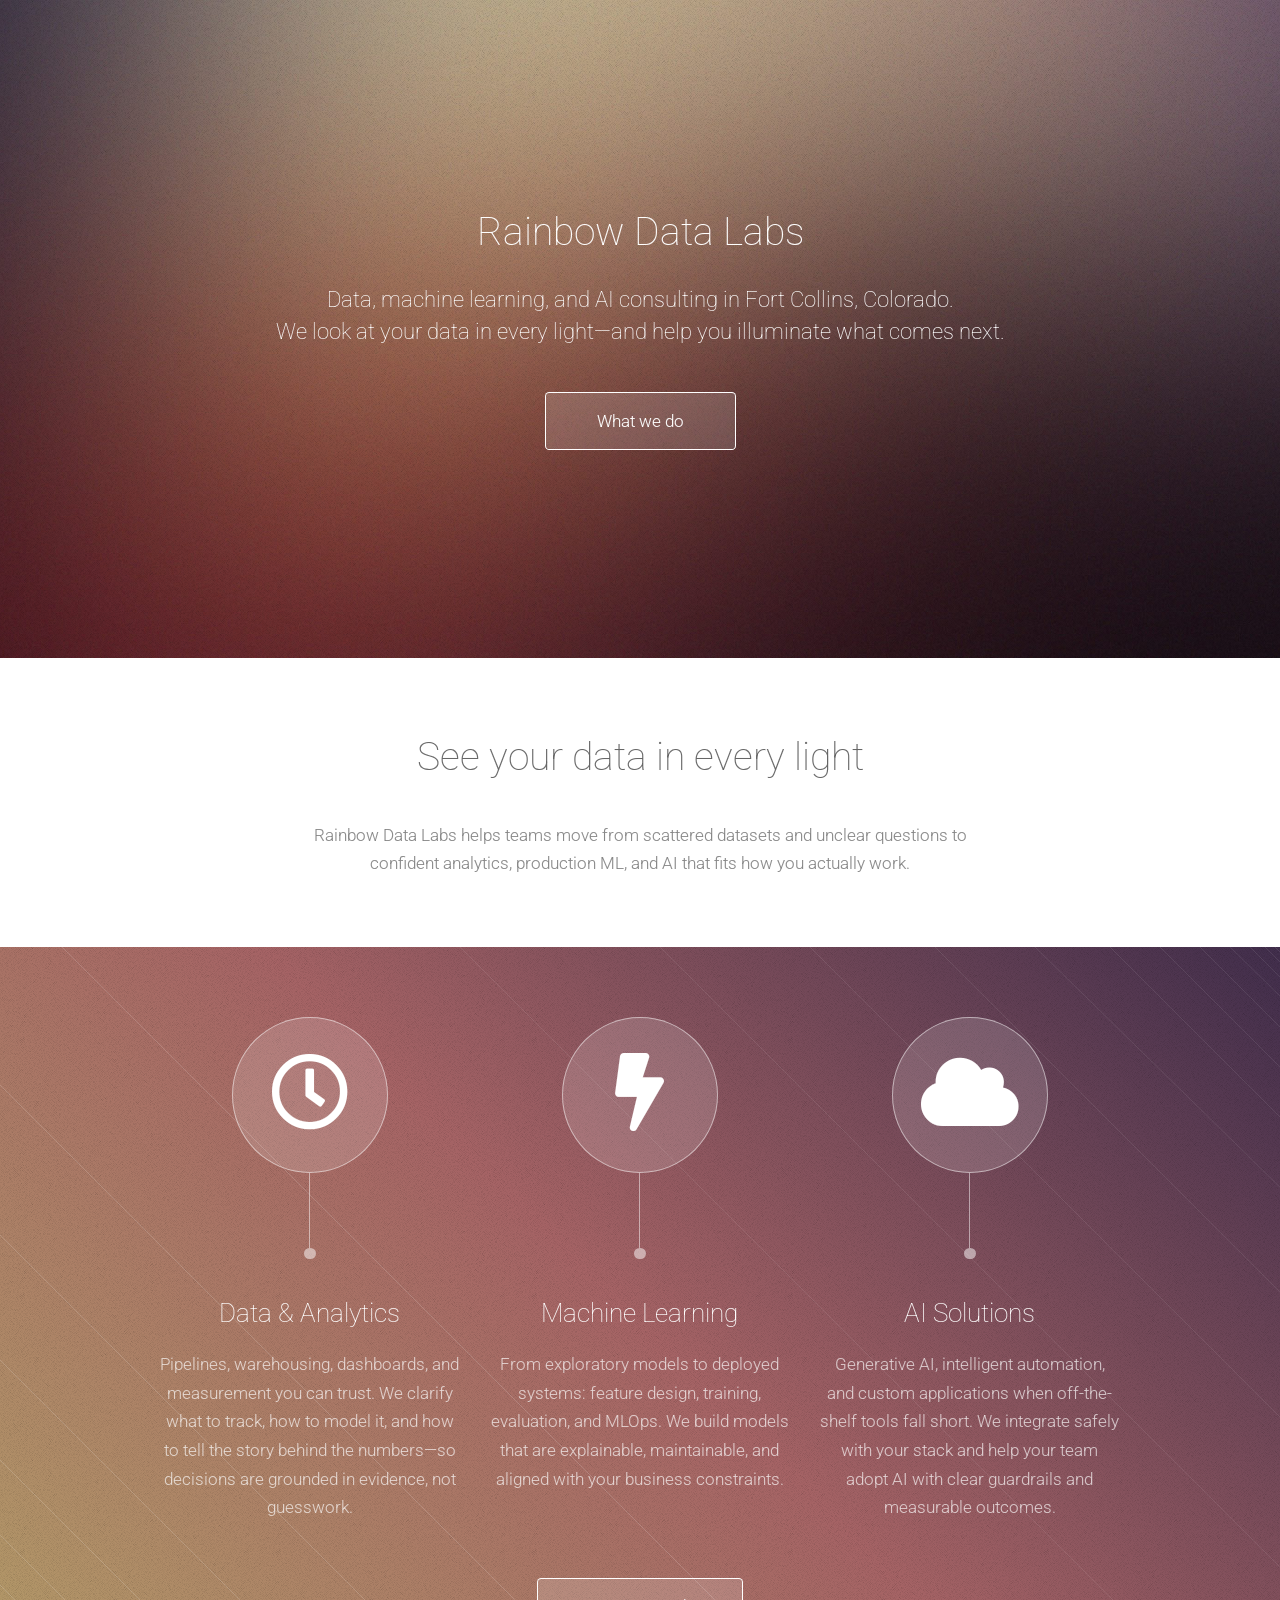
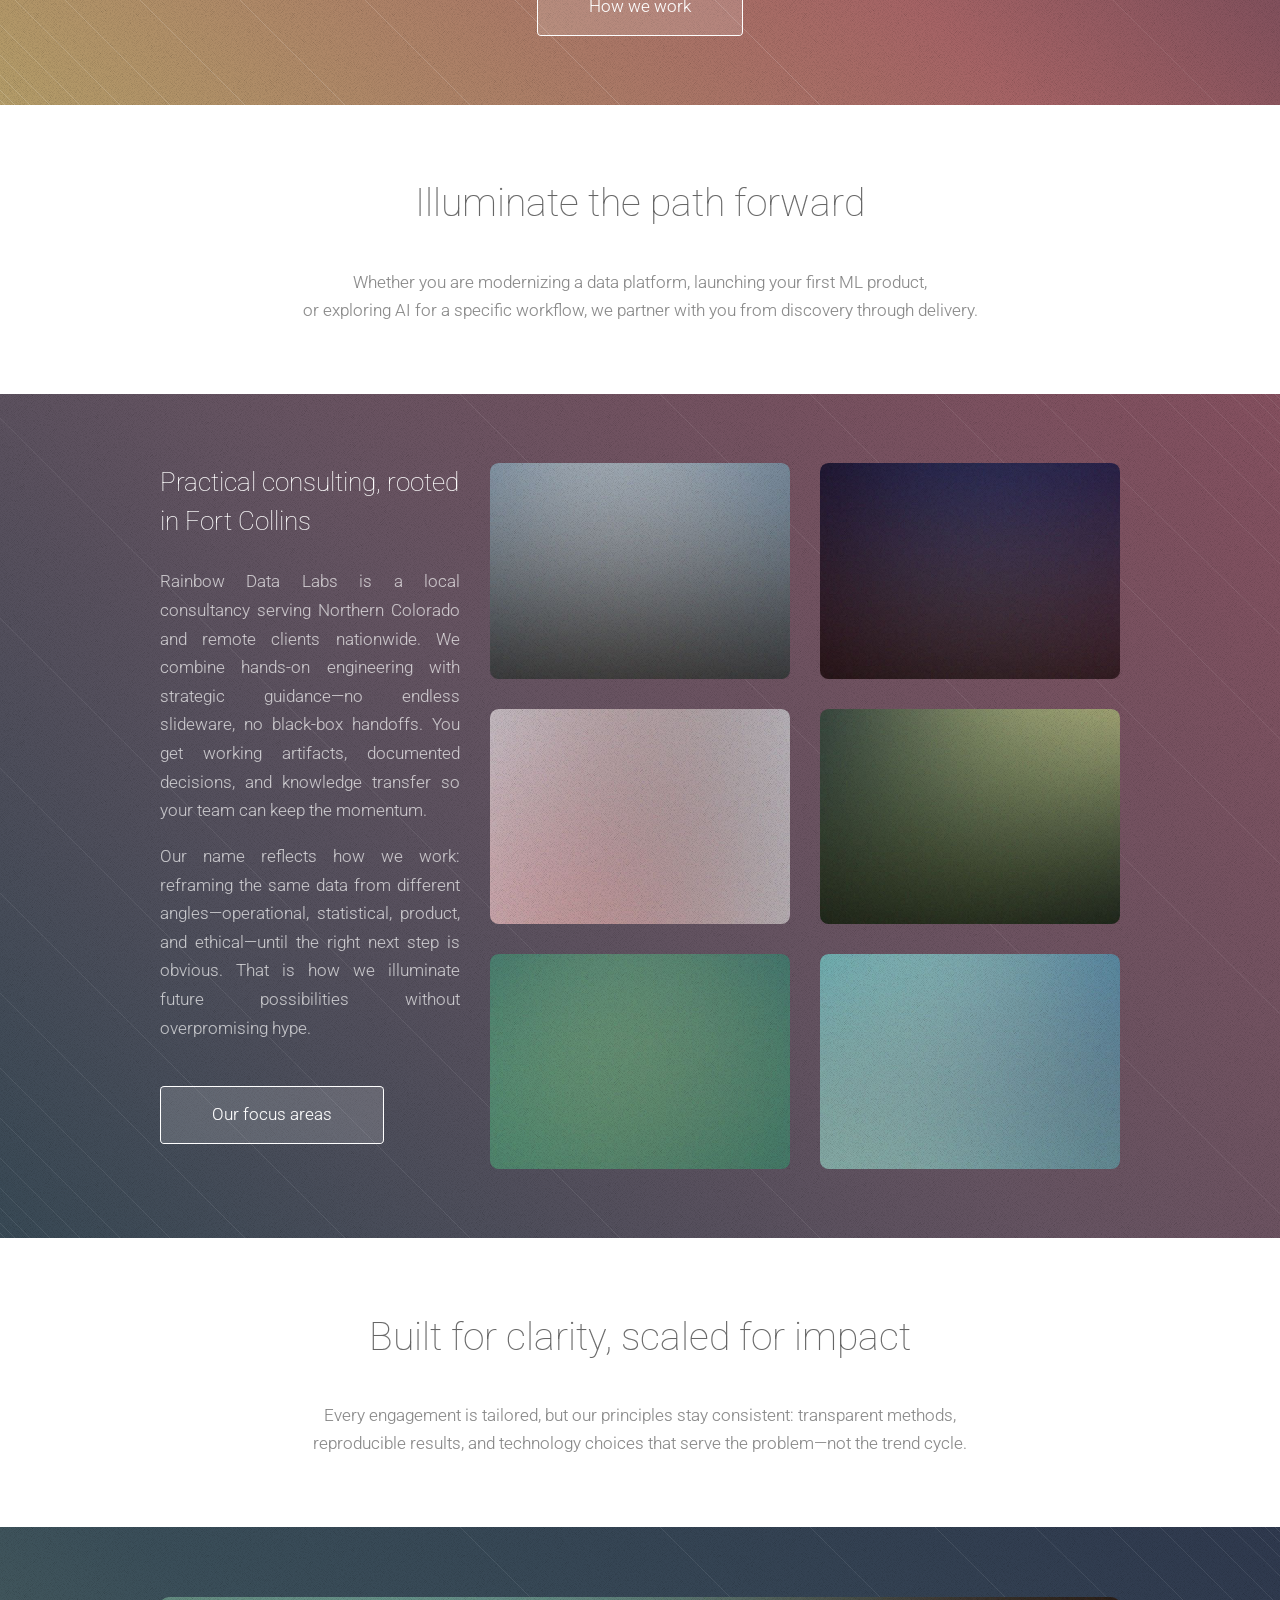
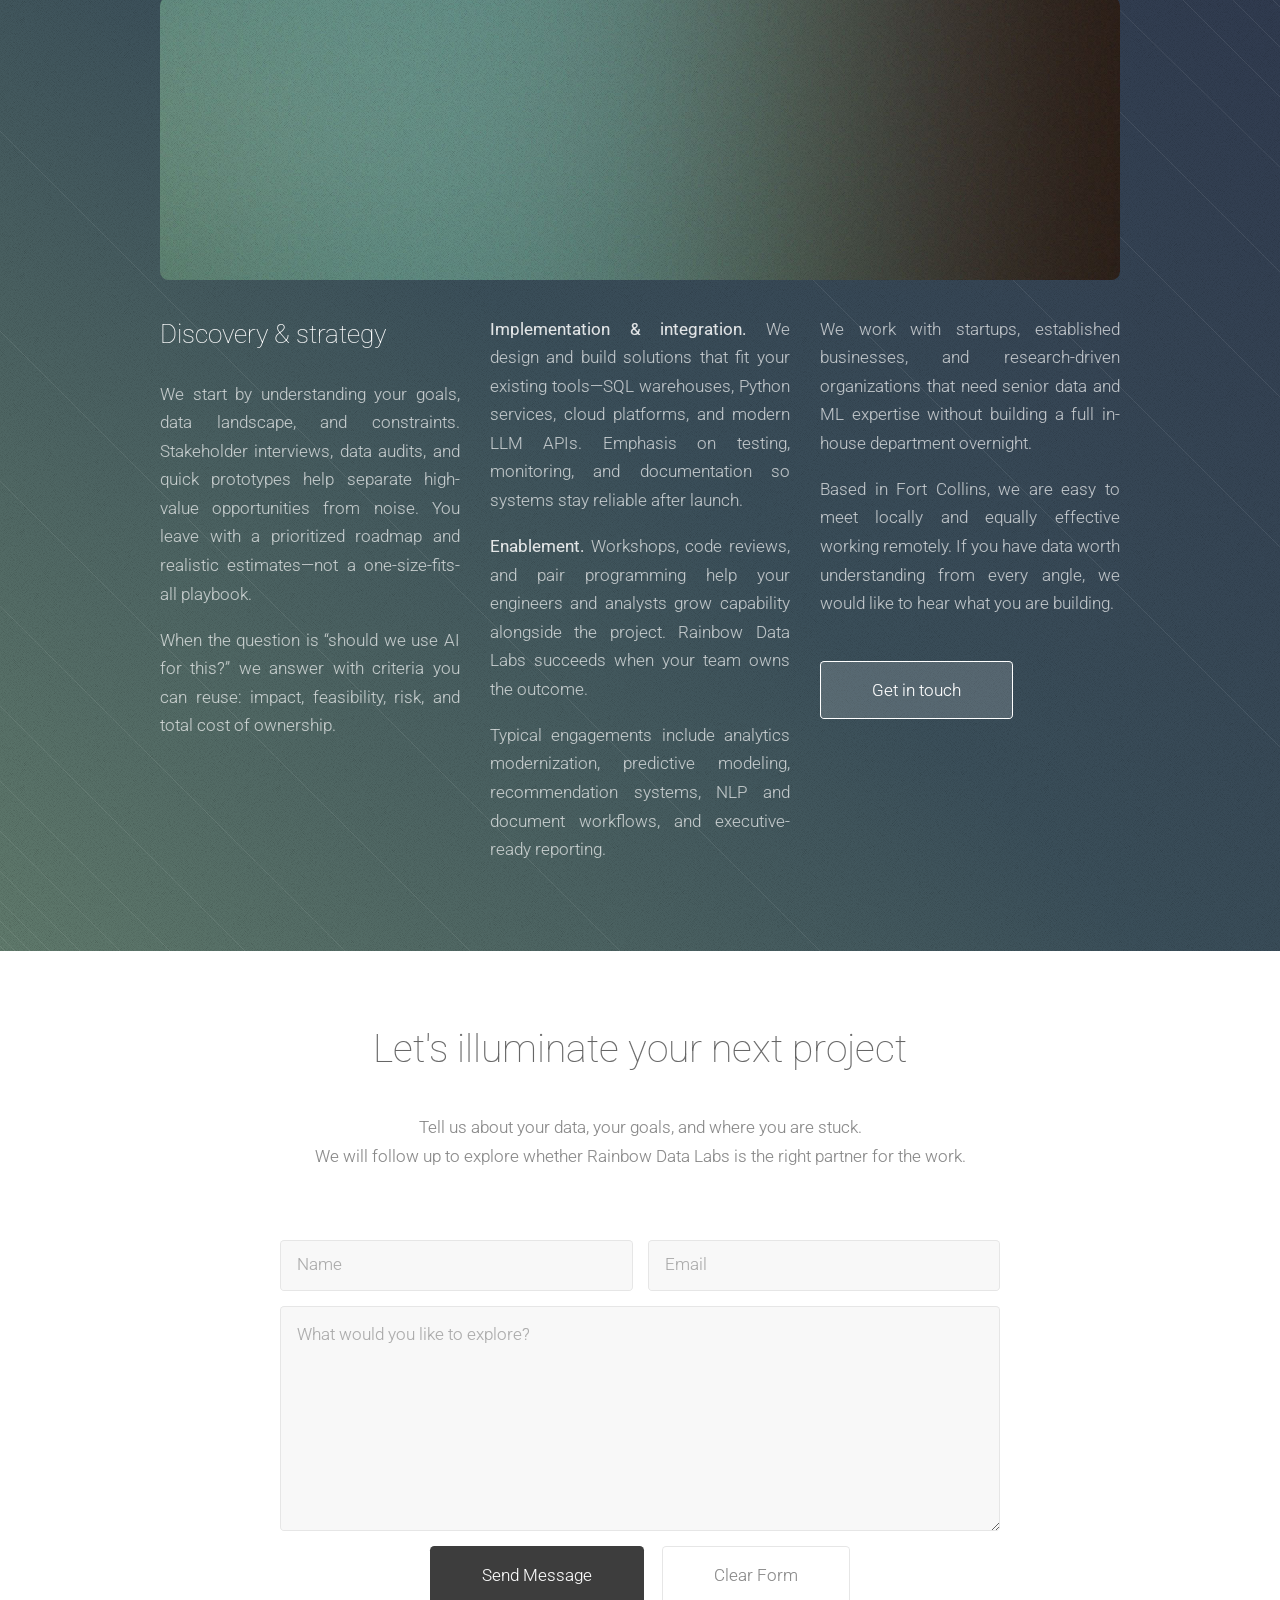
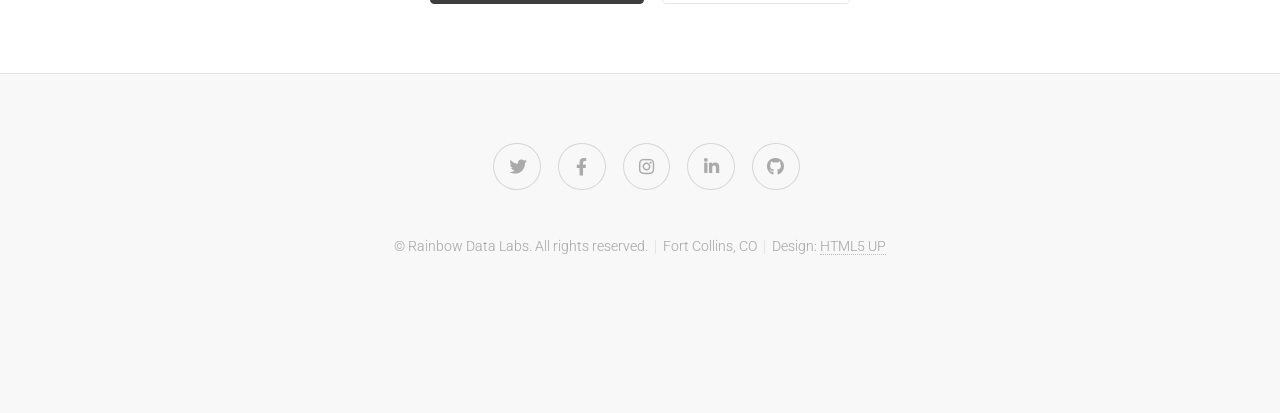
==== commit fcb66dd7: "Update main website page" ====
--- a/index.html
+++ b/index.html
@@ -6,9 +6,10 @@
 -->
 <html>
 	<head>
-		<title>Tessellate by HTML5 UP</title>
+		<title>Rainbow Data Labs | Data, ML &amp; AI Consulting</title>
 		<meta charset="utf-8" />
 		<meta name="viewport" content="width=device-width, initial-scale=1, user-scalable=no" />
+		<meta name="description" content="Rainbow Data Labs — data, machine learning, and AI consulting in Fort Collins, Colorado. We look at your data in every light and illuminate future possibilities." />
 		<link rel="stylesheet" href="assets/css/main.css" />
 	</head>
 	<body class="is-preload">
@@ -16,11 +17,12 @@
 		<!-- Header -->
 			<section id="header" class="dark">
 				<header>
-					<h1>Welcome to Tessellate</h1>
-					<p>A free responsive site template by <a href="http://html5up.net">HTML5 UP</a></p>
+					<h1>Rainbow Data Labs</h1>
+					<p>Data, machine learning, and AI consulting in Fort Collins, Colorado.<br />
+					We look at your data in every light—and help you illuminate what comes next.</p>
 				</header>
 				<footer>
-					<a href="#first" class="button scrolly">Proceed to second phase</a>
+					<a href="#first" class="button scrolly">What we do</a>
 				</footer>
 			</section>
 
@@ -28,9 +30,9 @@
 			<section id="first" class="main">
 				<header>
 					<div class="container">
-						<h2>Tessellate is a free responsive site template</h2>
-						<p>Gravida dis placerat lectus ante vel nunc euismod eget ornare varius gravida euismod lorem ipsum dolor sit amet consequat<br />
-						feugiat. Gravida dis placerat lectus ante vel nunc euismod eget ornare varius gravida euismod lorem ipsum dolor sit amet.</p>
+						<h2>See your data in every light</h2>
+						<p>Rainbow Data Labs helps teams move from scattered datasets and unclear questions to<br />
+						confident analytics, production ML, and AI that fits how you actually work.</p>
 					</div>
 				</header>
 				<div class="content dark style1 featured">
@@ -40,41 +42,38 @@
 								<section>
 									<span class="feature-icon"><span class="icon fa-clock"></span></span>
 									<header>
-										<h3>Gravida</h3>
+										<h3>Data &amp; Analytics</h3>
 									</header>
-									<p>Gravida dis placerat lectus ante vel nunc euismod est turpis sodales.
-									Diam tempor dui lacinia accumsan vivamus. Gravida dis placerat lectus
-									ante vel nunc euismod est turpis sodales. Diam tempor dui lacinia
-									accumsan vivamus.</p>
+									<p>Pipelines, warehousing, dashboards, and measurement you can trust.
+									We clarify what to track, how to model it, and how to tell the story
+									behind the numbers—so decisions are grounded in evidence, not guesswork.</p>
 								</section>
 							</div>
 							<div class="col-4 col-12-narrow">
 								<section>
 									<span class="feature-icon"><span class="icon solid fa-bolt"></span></span>
 									<header>
-										<h3>Vivamus</h3>
+										<h3>Machine Learning</h3>
 									</header>
-									<p>Gravida dis placerat lectus ante vel nunc euismod est turpis sodales.
-									Diam tempor dui lacinia accumsan vivamus. Gravida dis placerat lectus
-									ante vel nunc euismod est turpis sodales. Diam tempor dui lacinia
-									accumsan vivamus.</p>
+									<p>From exploratory models to deployed systems: feature design, training,
+									evaluation, and MLOps. We build models that are explainable, maintainable,
+									and aligned with your business constraints.</p>
 								</section>
 							</div>
 							<div class="col-4 col-12-narrow">
 								<section>
 									<span class="feature-icon"><span class="icon solid fa-cloud"></span></span>
 									<header>
-										<h3>Accumsan</h3>
+										<h3>AI Solutions</h3>
 									</header>
-									<p>Gravida dis placerat lectus ante vel nunc euismod est turpis sodales.
-									Diam tempor dui lacinia accumsan vivamus. Gravida dis placerat lectus
-									ante vel nunc euismod est turpis sodales. Diam tempor dui lacinia
-									accumsan vivamus.</p>
+									<p>Generative AI, intelligent automation, and custom applications when
+									off-the-shelf tools fall short. We integrate safely with your stack and
+									help your team adopt AI with clear guardrails and measurable outcomes.</p>
 								</section>
 							</div>
 							<div class="col-12">
 								<footer>
-									<a href="#second" class="button scrolly">Gravida tempor lacinia</a>
+									<a href="#second" class="button scrolly">How we work</a>
 								</footer>
 							</div>
 						</div>
@@ -86,9 +85,9 @@
 			<section id="second" class="main">
 				<header>
 					<div class="container">
-						<h2>Euismod sed feugiat lorem tempus magna</h2>
-						<p>Gravida dis placerat lectus ante vel nunc euismod eget ornare varius gravida euismod lorem ipsum dolor sit amet consequat<br />
-						feugiat. Gravida dis placerat lectus ante vel nunc euismod eget ornare varius gravida euismod lorem ipsum dolor sit amet.</p>
+						<h2>Illuminate the path forward</h2>
+						<p>Whether you are modernizing a data platform, launching your first ML product,<br />
+						or exploring AI for a specific workflow, we partner with you from discovery through delivery.</p>
 					</div>
 				</header>
 				<div class="content dark style2">
@@ -96,28 +95,29 @@
 						<div class="row">
 							<div class="col-4 col-12-narrow">
 								<section>
-									<h3>Augue vivamus sed ipsum commodo lorem dolor</h3>
-									<p>Gravida dis placerat lectus ante vel nunc euismod est turpis sodales. Diam
-									tempor dui lacinia eget ornare varius gravida. Gravida dis placerat lectus ante
-									vel nunc euismod est turpis sodales. Diam tempor dui lacinia accumsan vivamus
-									augue cubilia vivamus nisi eu eget ornare varius gravida euismod.  Gravida dis
-									lorem ipsum dolor placerat magna tempus feugiat.</p>
-									<p>Lectus ante vel nunc euismod est turpis sodales. Diam tempor dui lacinia
-									accumsan vivamus augue cubilia vivamus nisi eu eget ornare varius gravida dolore
-									euismod lorem ipsum dolor.</p>
+									<h3>Practical consulting, rooted in Fort Collins</h3>
+									<p>Rainbow Data Labs is a local consultancy serving Northern Colorado and
+									remote clients nationwide. We combine hands-on engineering with strategic
+									guidance—no endless slideware, no black-box handoffs. You get working
+									artifacts, documented decisions, and knowledge transfer so your team
+									can keep the momentum.</p>
+									<p>Our name reflects how we work: reframing the same data from different
+									angles—operational, statistical, product, and ethical—until the right
+									next step is obvious. That is how we illuminate future possibilities
+									without overpromising hype.</p>
 									<footer>
-										<a href="#third" class="button scrolly">Accumsan nisi tempor</a>
+										<a href="#third" class="button scrolly">Our focus areas</a>
 									</footer>
 								</section>
 							</div>
 							<div class="col-8 col-12-narrow">
 								<div class="row">
-									<div class="col-6"><a href="#" class="image fit"><img src="images/pic01.jpg" alt="" /></a></div>
-									<div class="col-6"><a href="#" class="image fit"><img src="images/pic02.jpg" alt="" /></a></div>
-									<div class="col-6"><a href="#" class="image fit"><img src="images/pic03.jpg" alt="" /></a></div>
-									<div class="col-6"><a href="#" class="image fit"><img src="images/pic04.jpg" alt="" /></a></div>
-									<div class="col-6"><a href="#" class="image fit"><img src="images/pic05.jpg" alt="" /></a></div>
-									<div class="col-6"><a href="#" class="image fit"><img src="images/pic06.jpg" alt="" /></a></div>
+									<div class="col-6"><a href="#" class="image fit"><img src="images/pic01.jpg" alt="Collaborative data work" /></a></div>
+									<div class="col-6"><a href="#" class="image fit"><img src="images/pic02.jpg" alt="Analytics and insight" /></a></div>
+									<div class="col-6"><a href="#" class="image fit"><img src="images/pic03.jpg" alt="Machine learning development" /></a></div>
+									<div class="col-6"><a href="#" class="image fit"><img src="images/pic04.jpg" alt="Cloud and data infrastructure" /></a></div>
+									<div class="col-6"><a href="#" class="image fit"><img src="images/pic05.jpg" alt="Team strategy session" /></a></div>
+									<div class="col-6"><a href="#" class="image fit"><img src="images/pic06.jpg" alt="Applied AI solutions" /></a></div>
 								</div>
 							</div>
 						</div>
@@ -129,53 +129,45 @@
 			<section id="third" class="main">
 				<header>
 					<div class="container">
-						<h2>Ornare varius lorem ipsum ante lectus</h2>
-						<p>Gravida dis placerat lectus ante vel nunc euismod eget ornare varius gravida euismod lorem ipsum dolor sit amet consequat<br />
-						feugiat. Gravida dis placerat lectus ante vel nunc euismod eget ornare varius gravida euismod lorem ipsum dolor sit amet.</p>
+						<h2>Built for clarity, scaled for impact</h2>
+						<p>Every engagement is tailored, but our principles stay consistent: transparent methods,<br />
+						reproducible results, and technology choices that serve the problem—not the trend cycle.</p>
 					</div>
 				</header>
 				<div class="content dark style3">
 					<div class="container">
-						<span class="image featured"><img src="images/pic07.jpg" alt="" /></span>
+						<span class="image featured"><img src="images/pic07.jpg" alt="Rainbow Data Labs — illuminating data possibilities" /></span>
 						<div class="row">
 							<div class="col-4 col-12-narrow">
-								<h3>Diam vivamus turpis lorem sodales lectus ornare</h3>
-								<p>Gravida dis placerat lectus ante vel nunc euismod est turpis sodales. Diam
-								tempor dui lacinia eget ornare varius gravida. Gravida dis placerat lectus ante
-								vel nunc euismod est turpis sodales. Diam tempor dui lacinia accumsan vivamus
-								augue cubilia vivamus nisi eu eget ornare varius gravida euismod.  Gravida dis
-								lorem ipsum dolor placerat magna tempus feugiat.</p>
-								<p>Lectus ante vel nunc euismod est turpis sodales. Diam tempor dui lacinia
-								accumsan vivamus augue cubilia vivamus nisi eu eget ornare varius gravida dolore
-								euismod lorem ipsum dolor sit amet consequat. vivamus nisi eu eget ornare varius
-								gravida dolore euismod lorem ipsum dolor sit amet consequat. vivamus nisi eu
-								eget ornare et magna.</p>
-							</div>
-							<div class="col-4 col-12-narrow">
-								<p>Gravida dis placerat lectus ante vel nunc euismod est turpis sodales. Diam
-								tempor dui lacinia eget ornare varius gravida. Gravida dis placerat lectus ante
-								vel nunc euismod est turpis sodales. Diam tempor dui lacinia accumsan vivamus
-								augue cubilia vivamus nisi eu eget ornare varius gravida euismod.  Gravida dis
-								lorem ipsum dolor placerat magna tempus feugiat.</p>
-								<p>Lectus ante vel nunc euismod est turpis sodales. Diam tempor dui lacinia
-								accumsan vivamus augue cubilia vivamus nisi eu eget ornare varius gravida dolore
-								euismod lorem ipsum dolor sit amet consequat eget ornare varius gravida euismod.
-								Gravida dis lorem ipsum dolor placerat magna tempus feugiat magna tempus lorem.</p>
-								<p>Lectus ante vel nunc euismod est turpis sodales. Diam tempor dui lacinia
-								accumsan vivamus augue cubilia.</p>
-							</div>
-							<div class="col-4 col-12-narrow">
-								<p>Placerat lectus ante vel nunc euismod est turpis sodales. Diam tempor dui
-								lacinia eget ornare varius gravida. Gravida dis placerat lectus ante vel nunc
-								euismod est turpis sodales. Diam tempor dui lacinia accumsan vivamus augue
-								cubilia vivamus nisi eu eget ornare varius gravida euismod.  Gravida dis
-								lorem ipsum dolor placerat magna tempus feugiat. Lectus ante vel nunc euismod
-								est turpis sodales. Diam tempor dui lacinia dolore.</p>
-								<p>Accumsan vivamus augue cubilia vivamus nisi eu eget ornare varius gravida
-								dolore euismod lorem ipsum dolor sit amet conseismod lorem ipsum dolor sit amet
-								consequat lorem ipsum consequat feugiat sed tempus euismod feugiat veroeros.</p>
+								<h3>Discovery &amp; strategy</h3>
+								<p>We start by understanding your goals, data landscape, and constraints.
+								Stakeholder interviews, data audits, and quick prototypes help separate
+								high-value opportunities from noise. You leave with a prioritized roadmap
+								and realistic estimates—not a one-size-fits-all playbook.</p>
+								<p>When the question is “should we use AI for this?” we answer with
+								criteria you can reuse: impact, feasibility, risk, and total cost of ownership.</p>
+							</div>
+							<div class="col-4 col-12-narrow">
+								<p><strong>Implementation &amp; integration.</strong> We design and build
+								solutions that fit your existing tools—SQL warehouses, Python services,
+								cloud platforms, and modern LLM APIs. Emphasis on testing, monitoring,
+								and documentation so systems stay reliable after launch.</p>
+								<p><strong>Enablement.</strong> Workshops, code reviews, and pair programming
+								help your engineers and analysts grow capability alongside the project.
+								Rainbow Data Labs succeeds when your team owns the outcome.</p>
+								<p>Typical engagements include analytics modernization, predictive modeling,
+								recommendation systems, NLP and document workflows, and executive-ready
+								reporting.</p>
+							</div>
+							<div class="col-4 col-12-narrow">
+								<p>We work with startups, established businesses, and research-driven
+								organizations that need senior data and ML expertise without building
+								a full in-house department overnight.</p>
+								<p>Based in Fort Collins, we are easy to meet locally and equally effective
+								working remotely. If you have data worth understanding from every angle,
+								we would like to hear what you are building.</p>
 								<footer>
-									<a href="#fourth" class="button scrolly">Ipsum ornare lorem dolor</a>
+									<a href="#fourth" class="button scrolly">Get in touch</a>
 								</footer>
 							</div>
 						</div>
@@ -351,9 +343,9 @@
 			<section id="fourth" class="main">
 				<header>
 					<div class="container">
-						<h2>Sed feugiat ipsum consequat</h2>
-						<p>Gravida dis placerat lectus ante vel nunc euismod eget ornare varius gravida euismod lorem ipsum dolor sit amet consequat<br />
-						feugiat. Gravida dis placerat lectus ante vel nunc euismod eget ornare varius gravida euismod lorem ipsum dolor sit amet.</p>
+						<h2>Let's illuminate your next project</h2>
+						<p>Tell us about your data, your goals, and where you are stuck.<br />
+						We will follow up to explore whether Rainbow Data Labs is the right partner for the work.</p>
 					</div>
 				</header>
 				<div class="content style4 featured">
@@ -362,7 +354,7 @@
 							<div class="row gtr-50">
 								<div class="col-6 col-12-mobile"><input type="text" placeholder="Name" /></div>
 								<div class="col-6 col-12-mobile"><input type="text" placeholder="Email" /></div>
-								<div class="col-12"><textarea name="message" placeholder="Message"></textarea></div>
+								<div class="col-12"><textarea name="message" placeholder="What would you like to explore?"></textarea></div>
 								<div class="col-12">
 									<ul class="actions special">
 										<li><input type="submit" class="button" value="Send Message" /></li>
@@ -381,12 +373,12 @@
 					<li><a href="#" class="icon brands fa-twitter"><span class="label">Twitter</span></a></li>
 					<li><a href="#" class="icon brands fa-facebook-f"><span class="label">Facebook</span></a></li>
 					<li><a href="#" class="icon brands fa-instagram"><span class="label">Instagram</span></a></li>
-					<li><a href="#" class="icon brands fa-dribbble"><span class="label">Dribbble</span></a></li>
+					<li><a href="#" class="icon brands fa-linkedin-in"><span class="label">LinkedIn</span></a></li>
 					<li><a href="#" class="icon brands fa-github"><span class="label">GitHub</span></a></li>
 				</ul>
 				<div class="copyright">
 					<ul class="menu">
-						<li>&copy; Untitled. All rights reserved.</li><li>Design: <a href="http://html5up.net">HTML5 UP</a></li>
+						<li>&copy; Rainbow Data Labs. All rights reserved.</li><li>Fort Collins, CO</li><li>Design: <a href="http://html5up.net">HTML5 UP</a></li>
 					</ul>
 				</div>
 			</section>
@@ -400,4 +392,4 @@
 			<script src="assets/js/main.js"></script>
 
 	</body>
-</html>+</html>
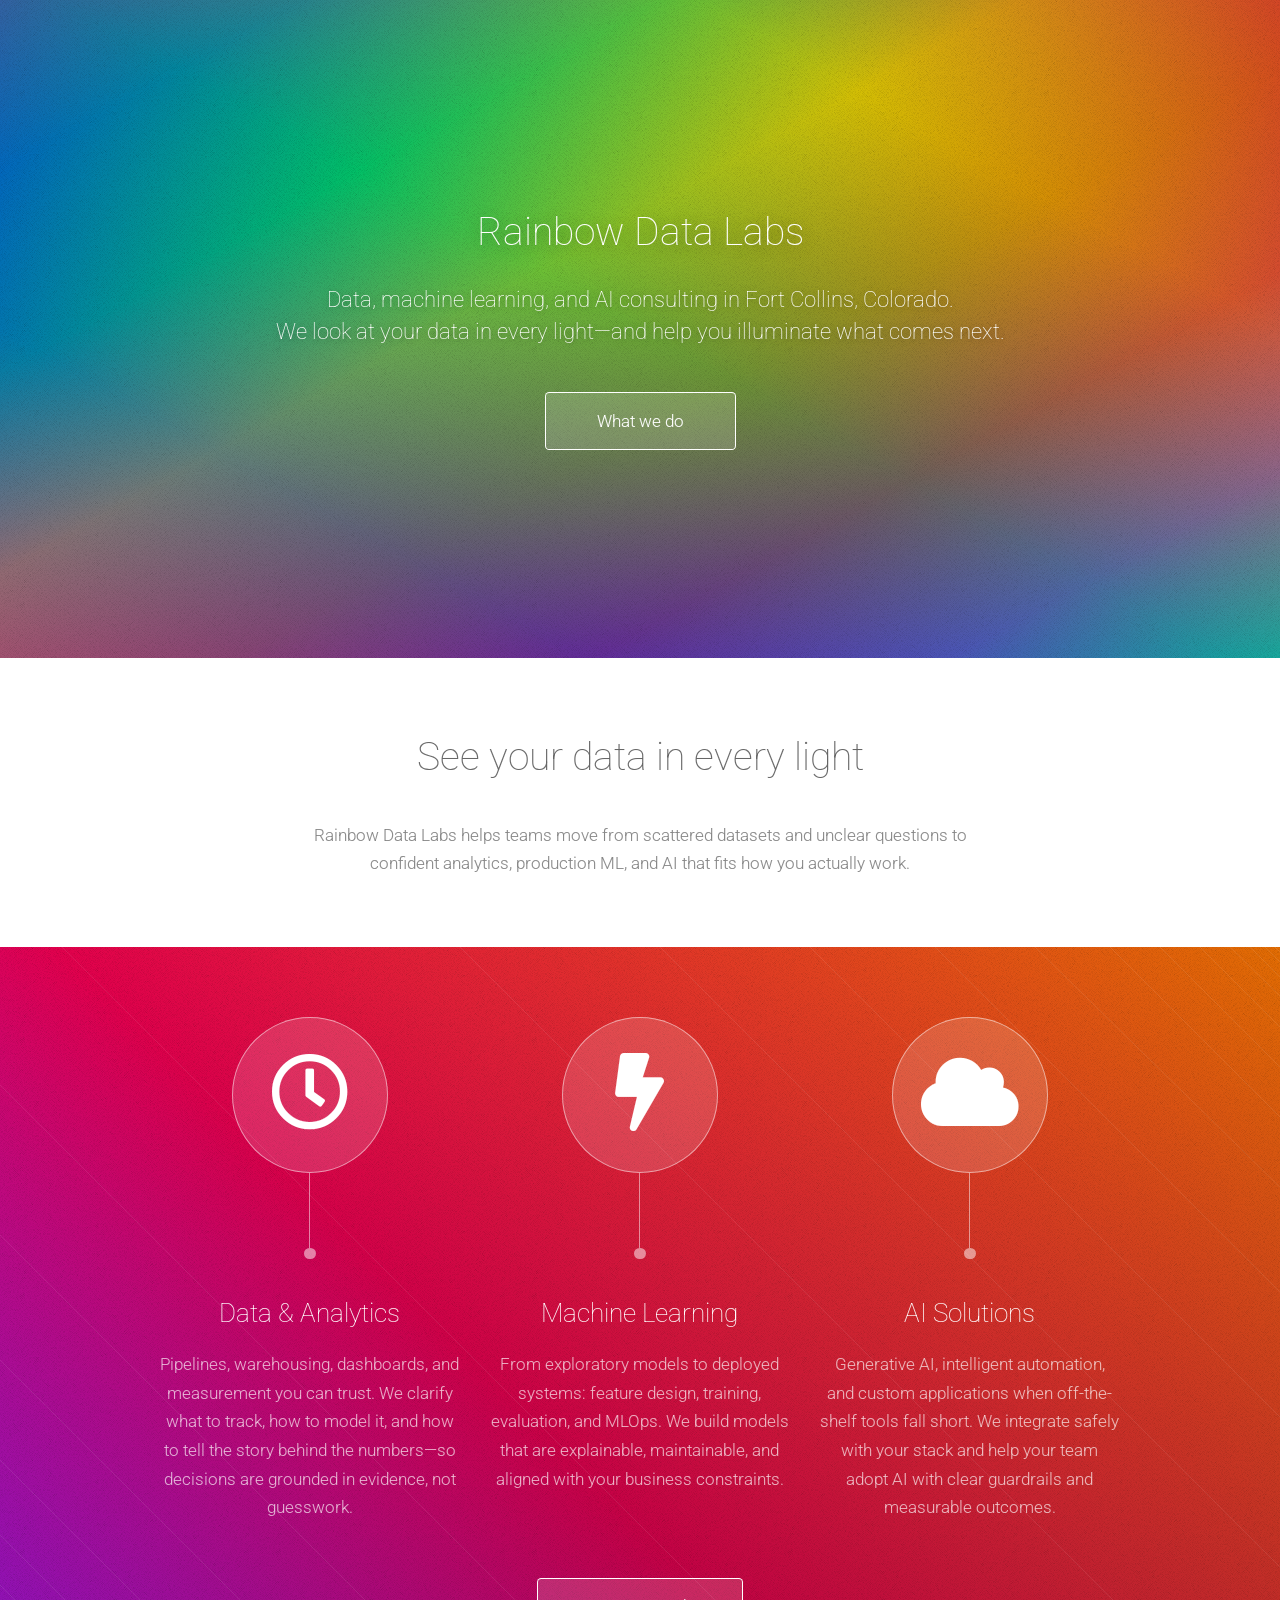
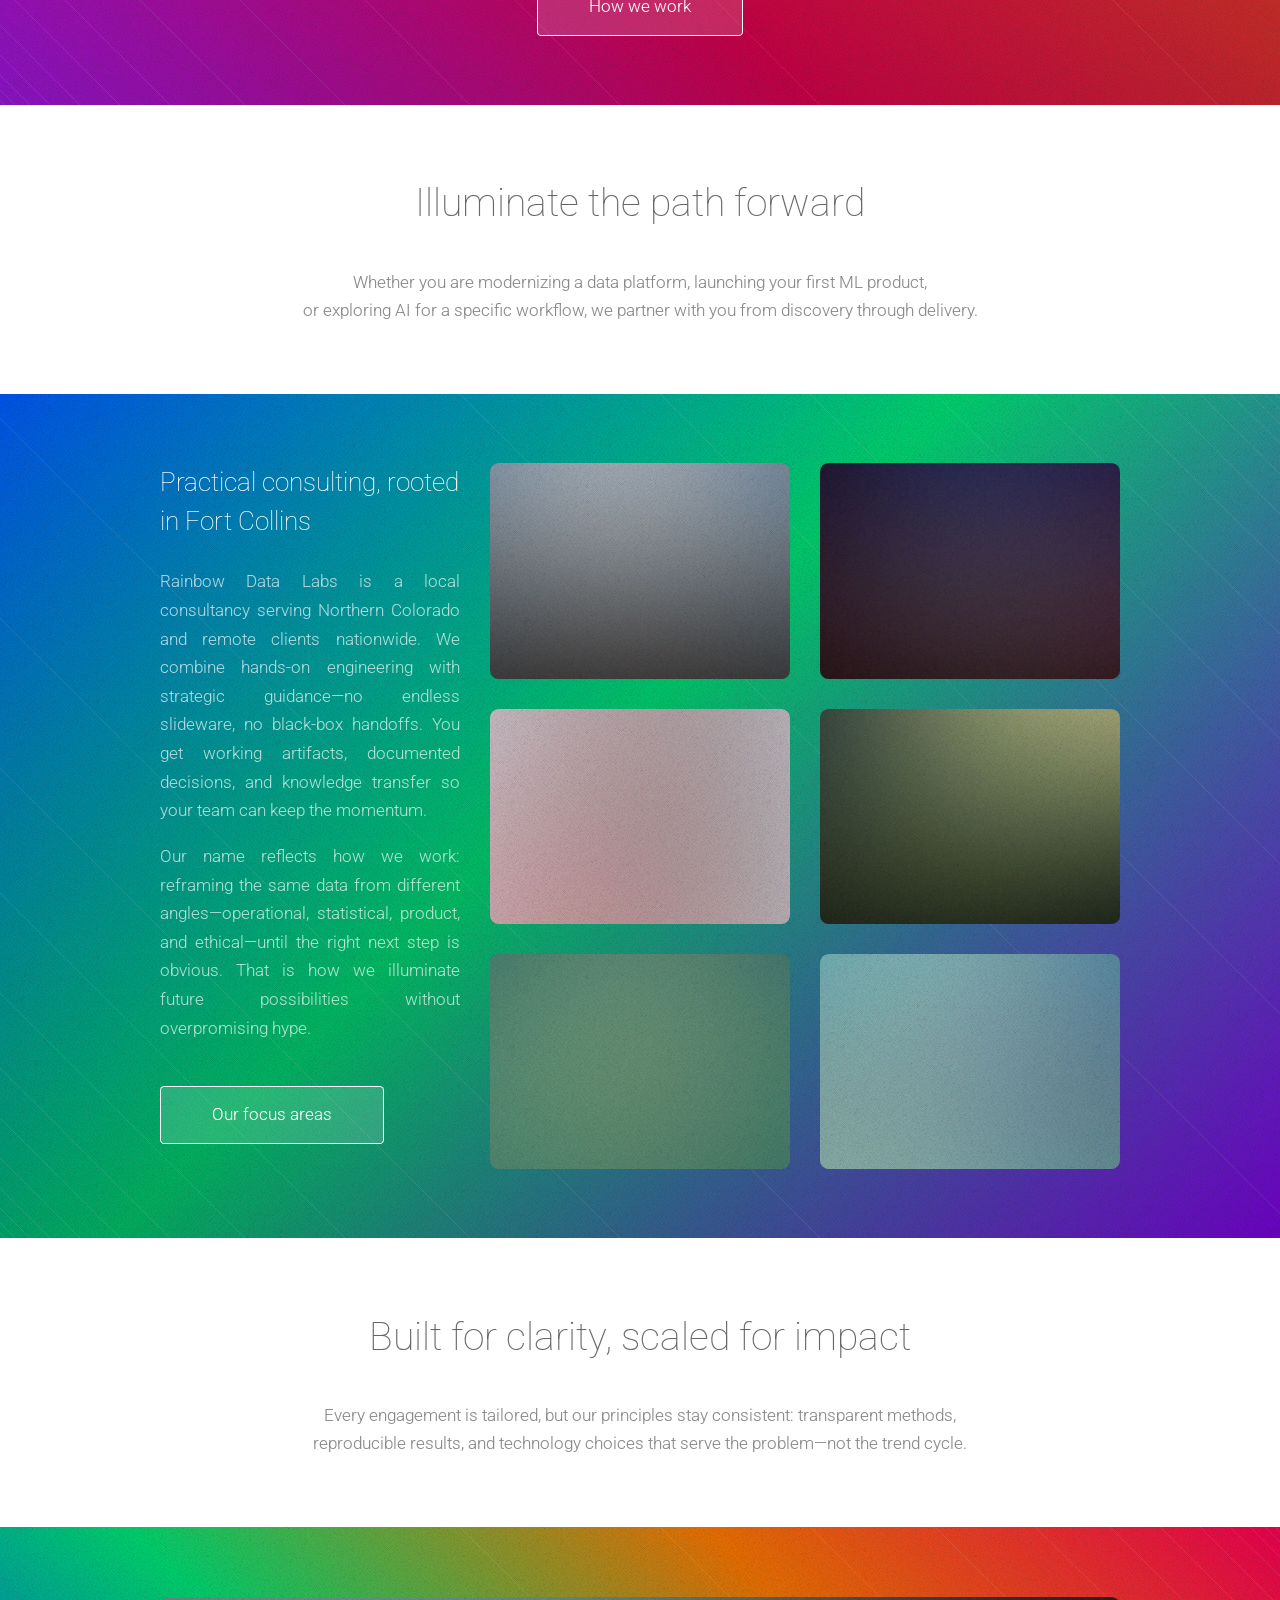
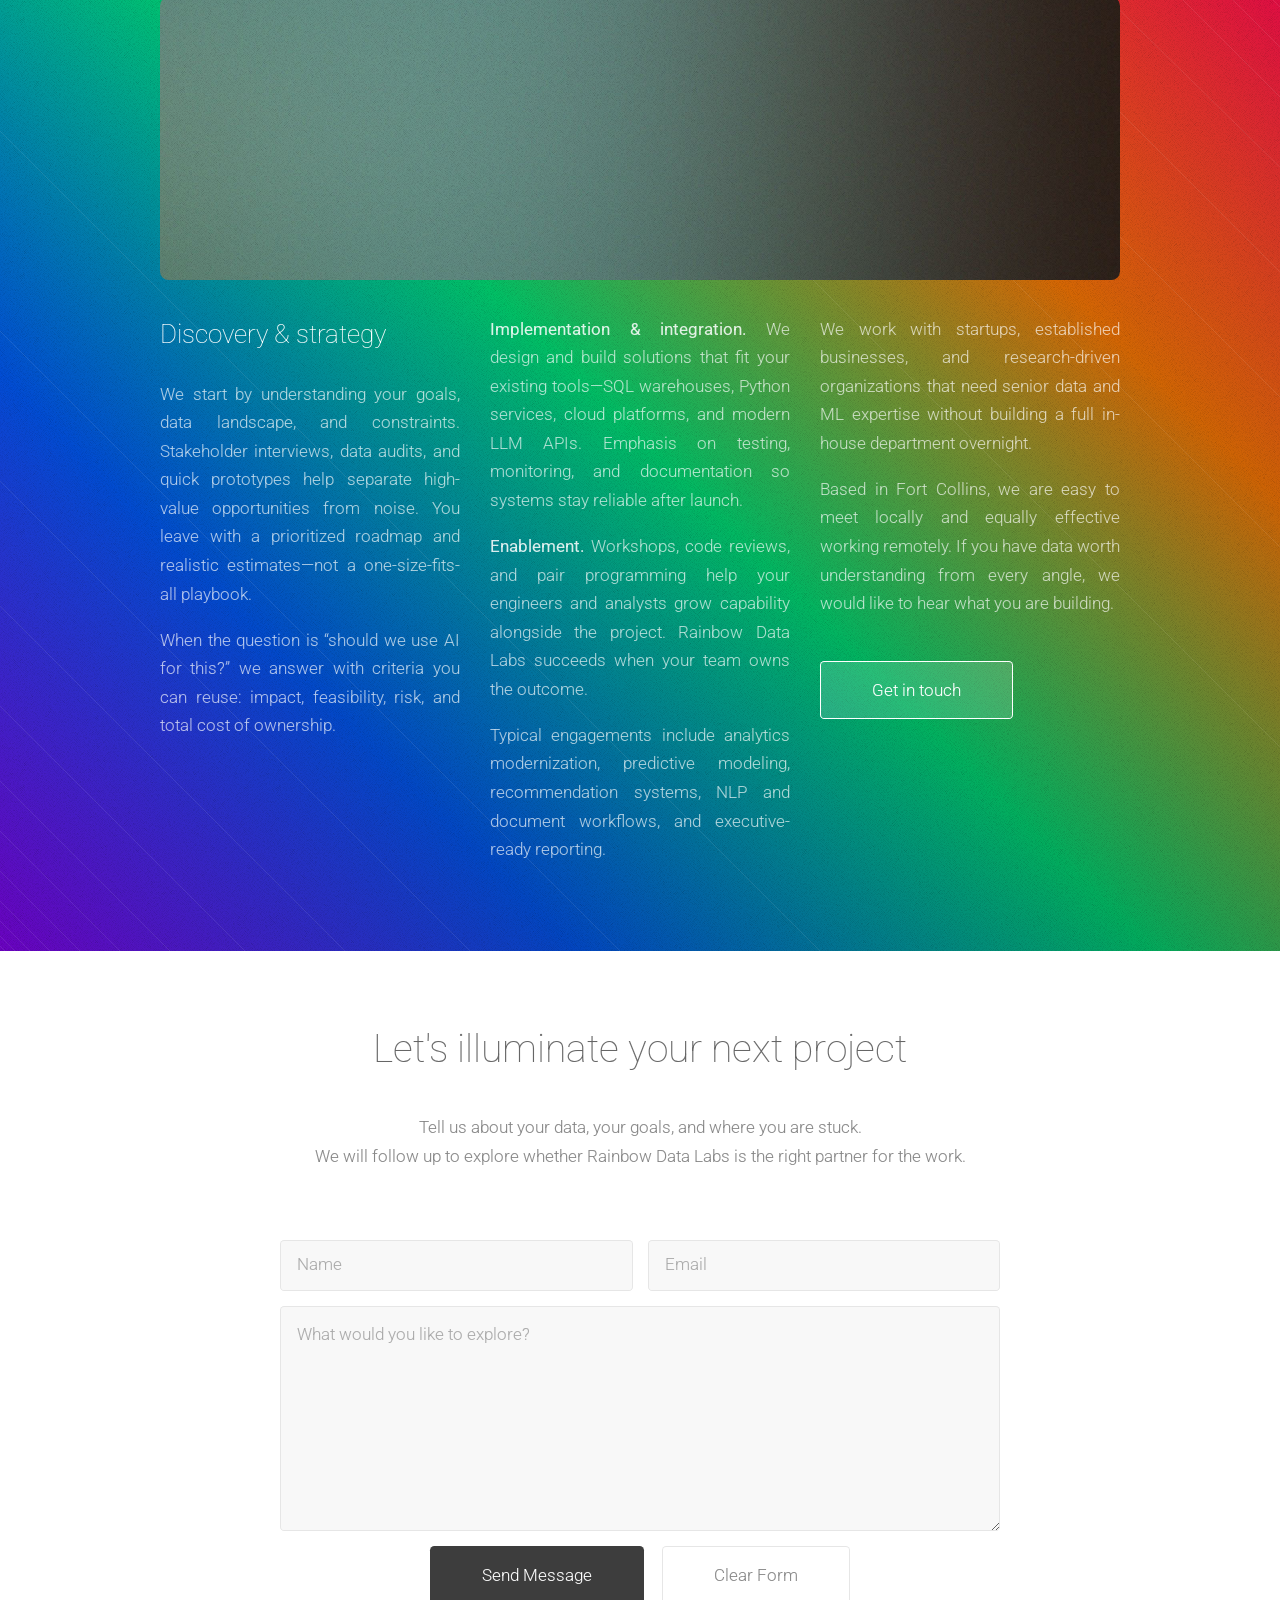
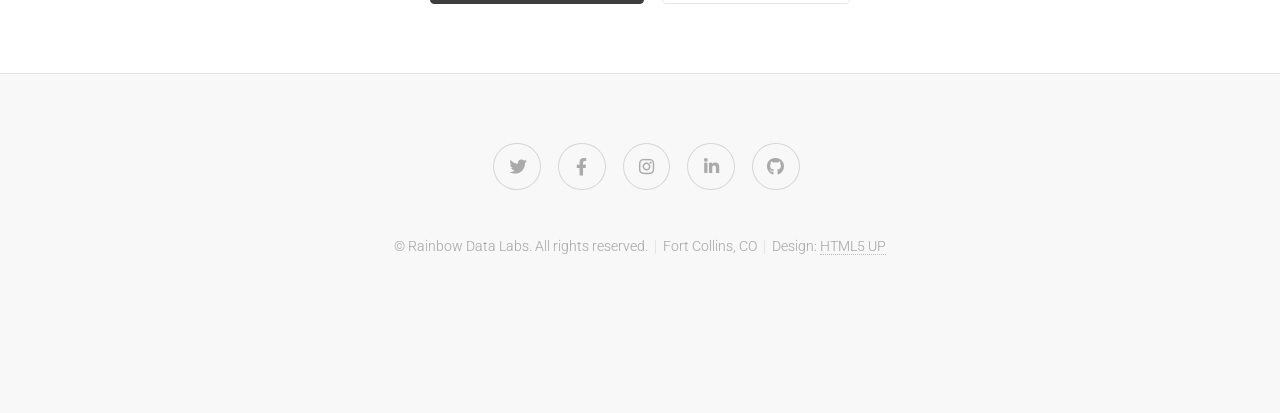
==== commit f0d26ff9: "Update site favicon" ====
--- a/index.html
+++ b/index.html
@@ -10,6 +10,7 @@
 		<meta charset="utf-8" />
 		<meta name="viewport" content="width=device-width, initial-scale=1, user-scalable=no" />
 		<meta name="description" content="Rainbow Data Labs — data, machine learning, and AI consulting in Fort Collins, Colorado. We look at your data in every light and illuminate future possibilities." />
+		<link rel="icon" href="images/favicon.svg" type="image/svg+xml" />
 		<link rel="stylesheet" href="assets/css/main.css" />
 	</head>
 	<body class="is-preload">
--- a/assets/css/main.css
+++ b/assets/css/main.css
@@ -2182,10 +2182,21 @@
 	#header {
 		position: relative;
 		margin: 0;
-		background-image: url("images/overlay.png"), url("../../images/header.jpg");
-		background-size: auto, cover;
-		background-position: top left, center center;
-		background-repeat: repeat, no-repeat;
+		background-image: url("images/overlay.png"),
+			linear-gradient(to bottom, rgba(10, 10, 24, 0.18), rgba(10, 10, 24, 0.08)),
+			url("../../images/rainbow-cascade.svg"),
+			linear-gradient(125deg,
+				#8f00ff 0%,
+				#005cff 14%,
+				#00e676 28%,
+				#ffe600 42%,
+				#ff7a00 57%,
+				#ff0054 71%,
+				#b517ff 85%,
+				#00c8ff 100%);
+		background-size: auto, auto, cover, cover;
+		background-position: top left, center, center, center;
+		background-repeat: repeat, no-repeat, no-repeat, no-repeat;
 		padding: 14em 0 14em 0;
 		text-align: center;
 		color: #fff;
@@ -2195,6 +2206,7 @@
 			font-size: 2.25em;
 			line-height: 1.25em;
 			margin-bottom: 0;
+			text-shadow: 0 0.08em 0.4em rgba(0, 0, 0, 0.45);
 		}
 
 		#header header p {
@@ -2204,6 +2216,7 @@
 			font-size: 1.25em;
 			line-height: 1.5em;
 			text-align: center;
+			text-shadow: 0 0.06em 0.35em rgba(0, 0, 0, 0.4);
 		}
 
 		#header footer {
@@ -2245,19 +2258,19 @@
 			}
 
 			.main > .content.dark {
-				background: #433;
+				background: #1a0a2e;
 			}
 
 			.main > .content.style1 {
-				background: url("images/bgtr.svg") top right no-repeat, url("images/bgbl.svg") bottom left no-repeat, url("images/bgbl.svg") bottom left no-repeat, url("images/overlay.png"), linear-gradient(45deg, #b39c68, #a56365, #412e4c);
+				background: url("images/bgtr.svg") top right no-repeat, url("images/bgbl.svg") bottom left no-repeat, url("images/overlay.png"), linear-gradient(to bottom, rgba(10, 10, 24, 0.12), rgba(10, 10, 24, 0.28)), linear-gradient(45deg, #b517ff 0%, #ff0054 40%, #ff7a00 100%);
 			}
 
 			.main > .content.style2 {
-				background: url("images/bgtr.svg") top right no-repeat, url("images/bgbl.svg") bottom left no-repeat, url("images/overlay.png"), linear-gradient(45deg, #384955, #655361, #85505f);
+				background: url("images/bgtr.svg") top right no-repeat, url("images/bgbl.svg") bottom left no-repeat, url("images/overlay.png"), linear-gradient(to bottom, rgba(10, 10, 24, 0.12), rgba(10, 10, 24, 0.28)), linear-gradient(135deg, #005cff 0%, #00e676 45%, #8f00ff 100%);
 			}
 
 			.main > .content.style3 {
-				background: url("images/bgtr.svg") top right no-repeat, url("images/bgbl.svg") bottom left no-repeat, url("images/overlay.png"), linear-gradient(45deg, #5f796b, #3a4e59, #2f394e);
+				background: url("images/bgtr.svg") top right no-repeat, url("images/bgbl.svg") bottom left no-repeat, url("images/overlay.png"), linear-gradient(to bottom, rgba(10, 10, 24, 0.12), rgba(10, 10, 24, 0.28)), linear-gradient(45deg, #8f00ff 0%, #005cff 25%, #00e676 50%, #ff7a00 75%, #ff0054 100%);
 			}
 
 			.main > .content.style4 {
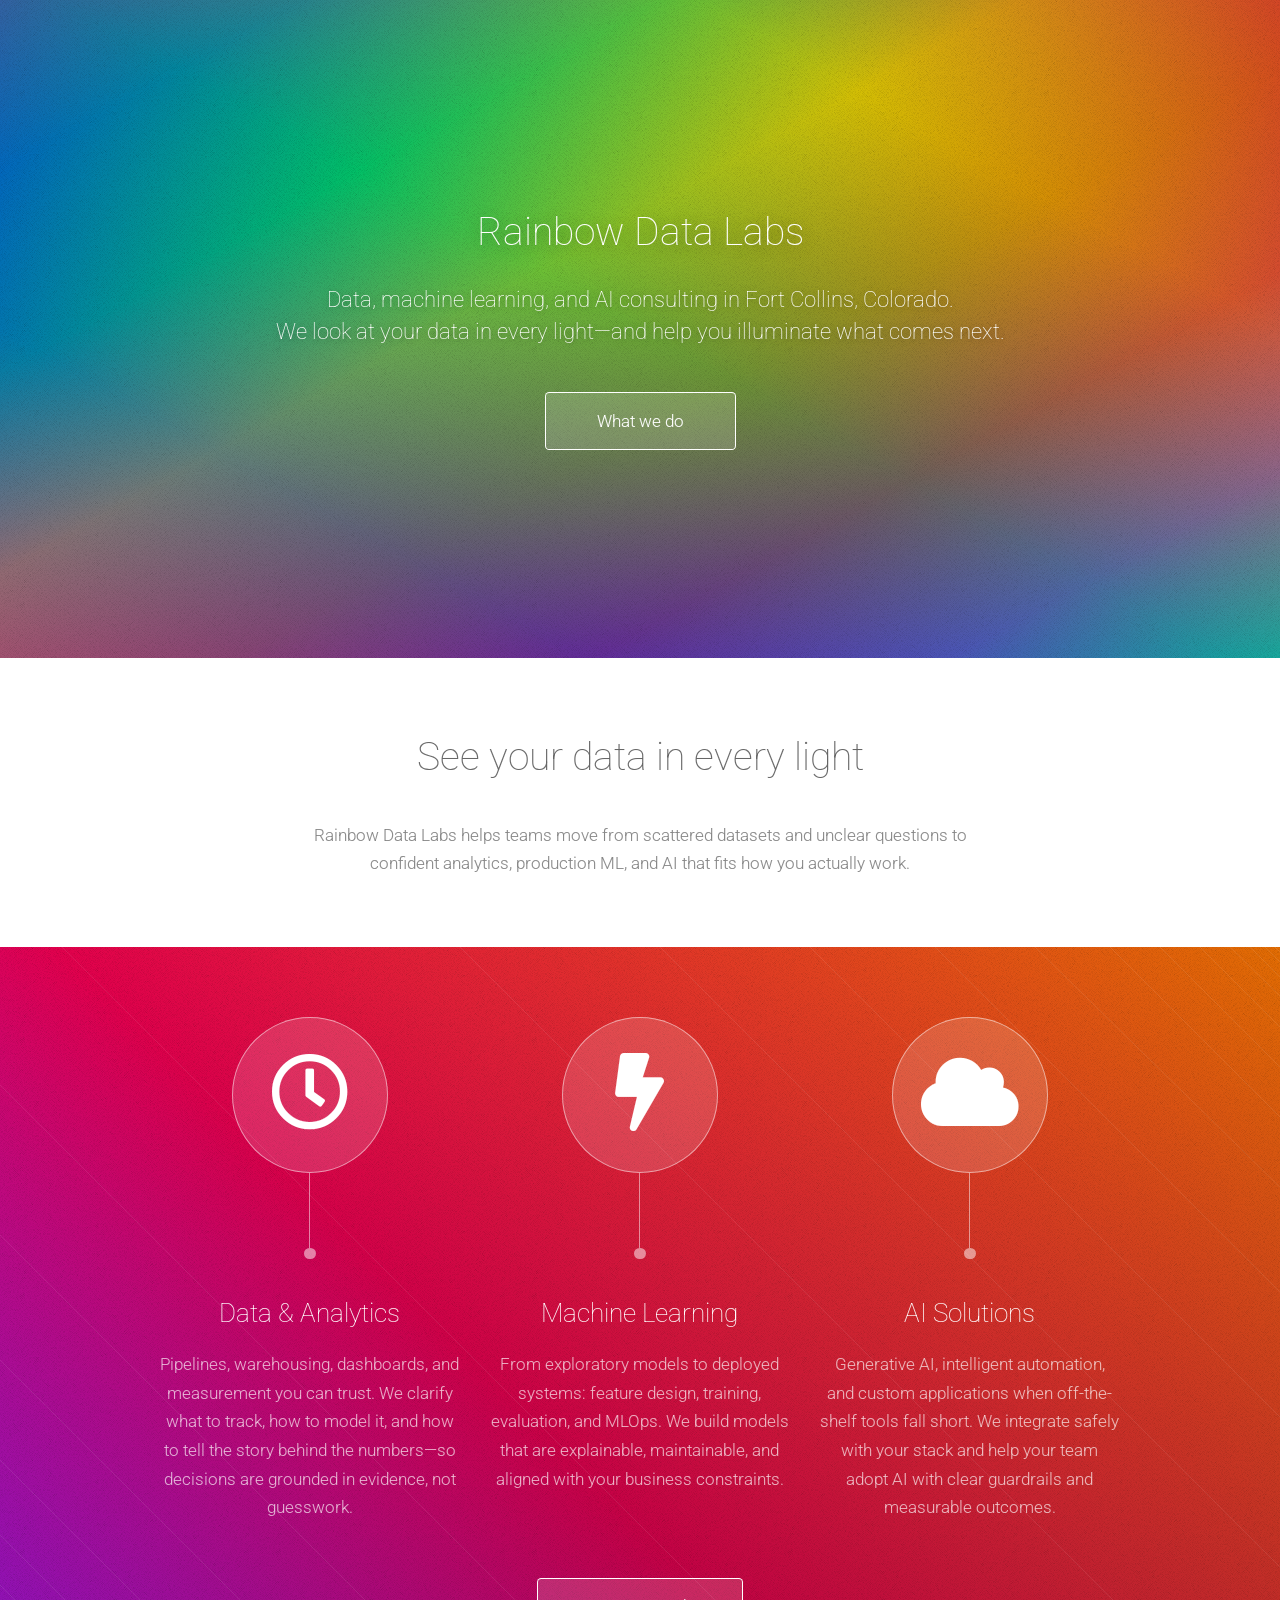
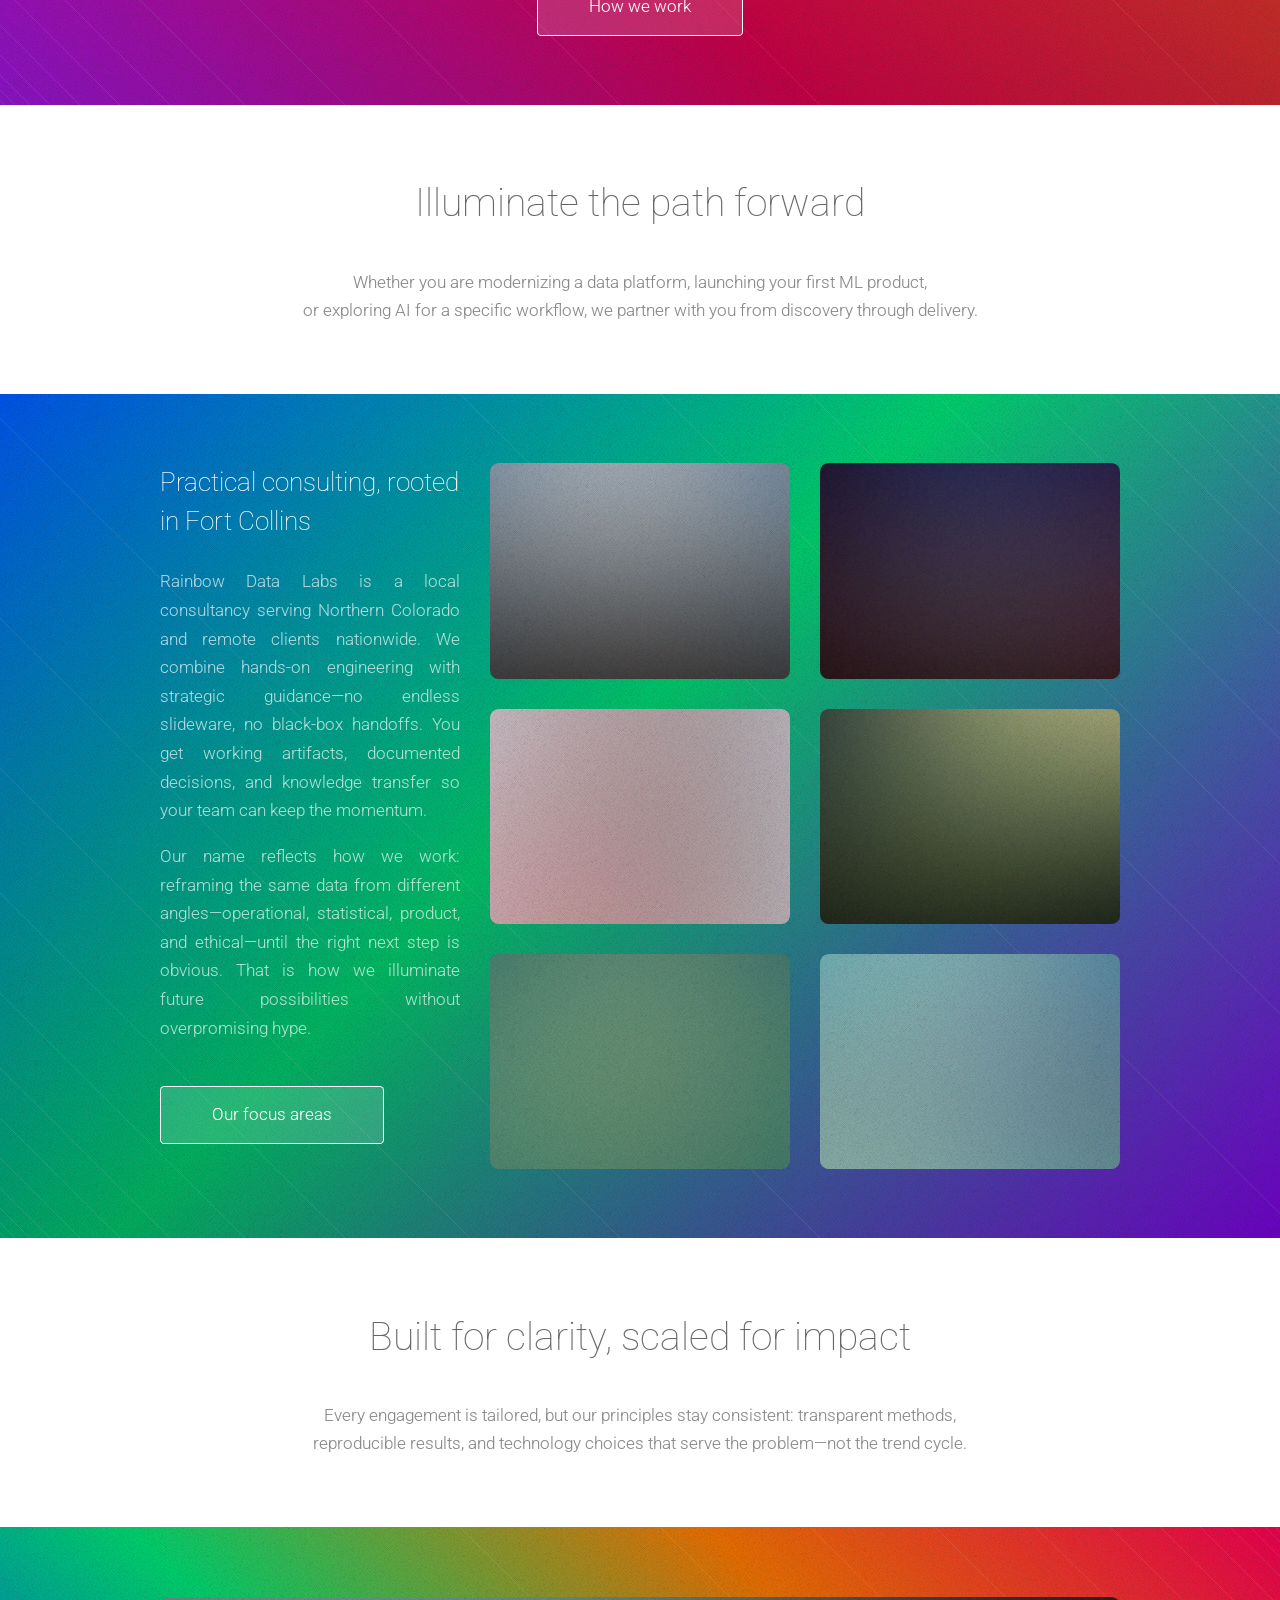
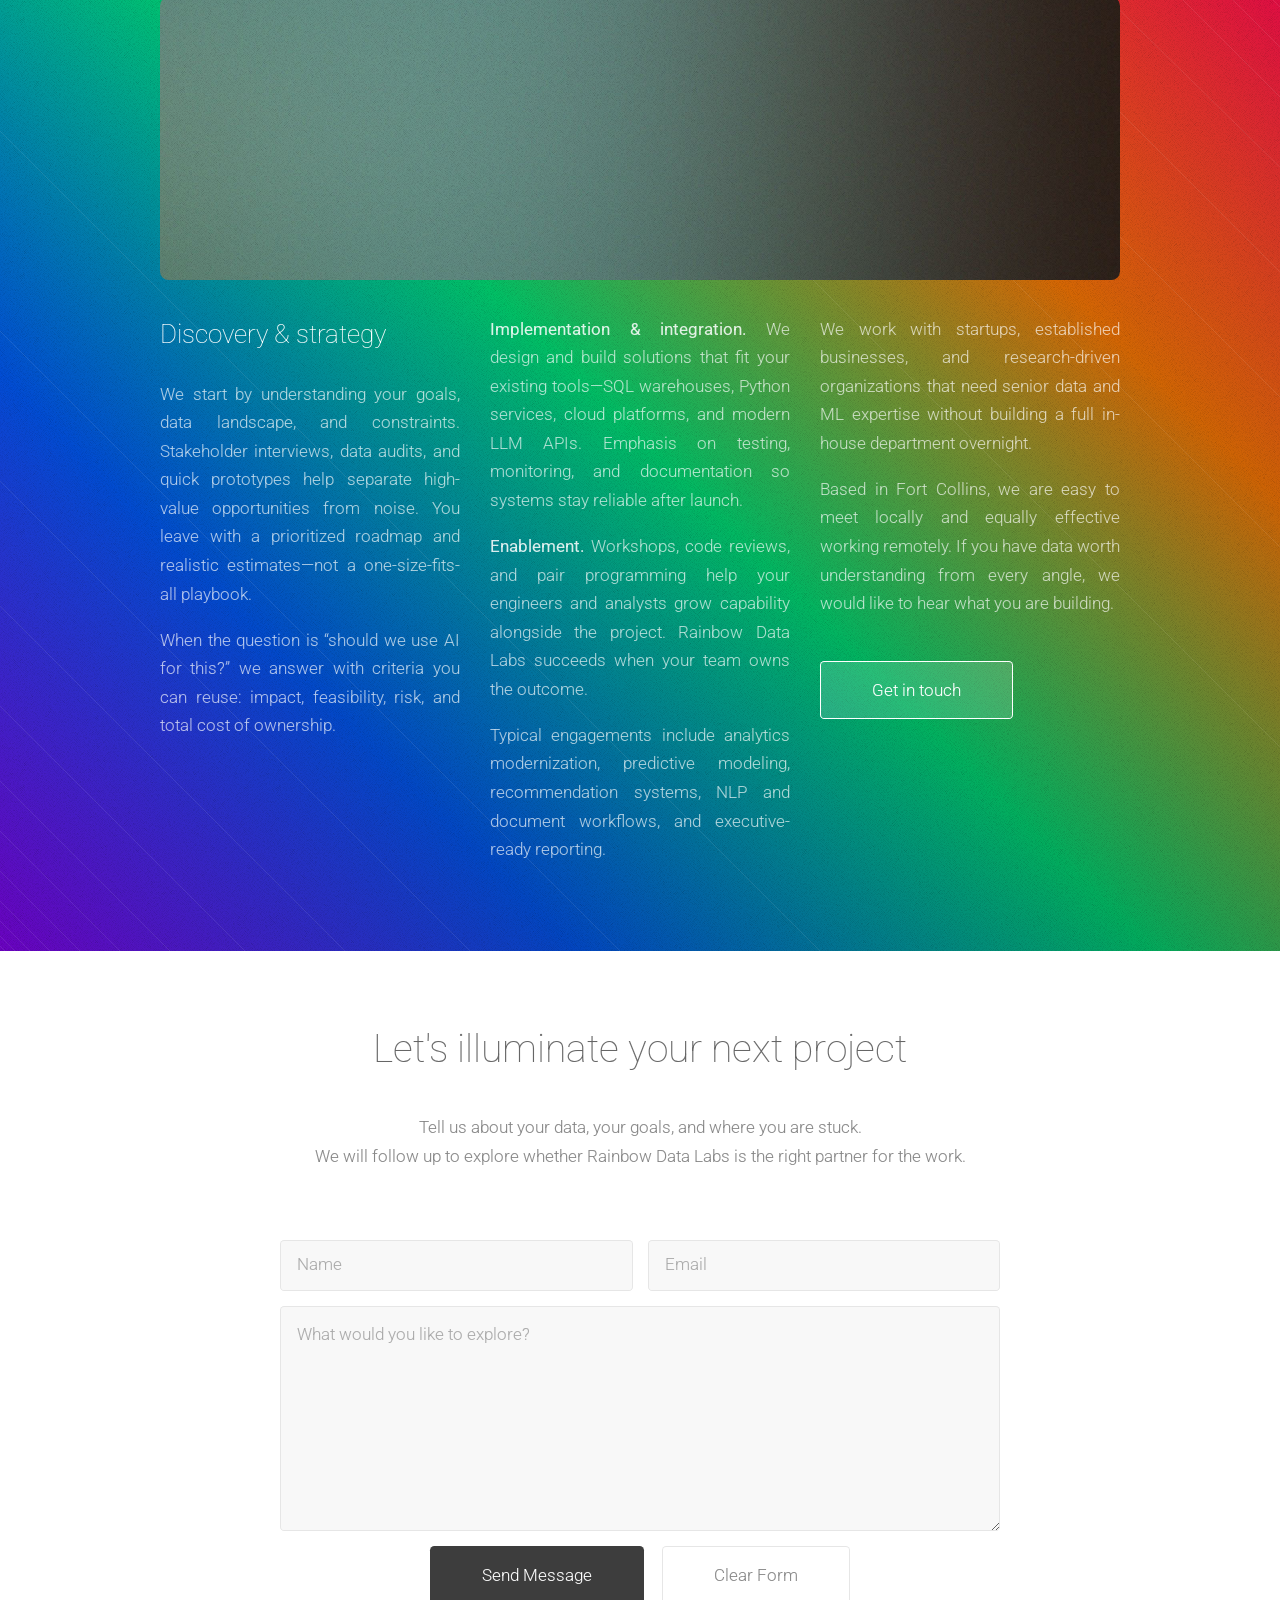
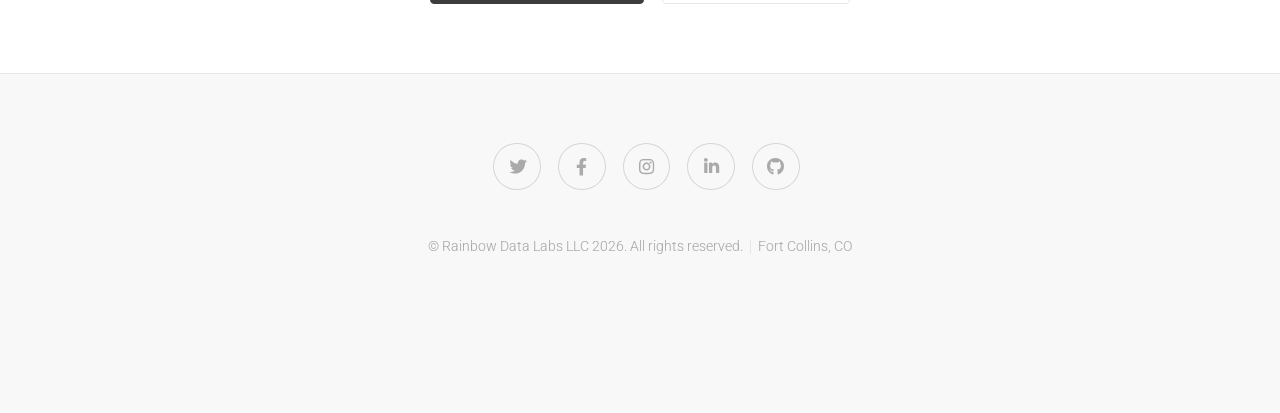
==== commit aad7fe96: "Update footer copyright notice Add LLC and year to the footer copyright line and drop the HTML5 UP d" ====
--- a/index.html
+++ b/index.html
@@ -379,7 +379,7 @@
 				</ul>
 				<div class="copyright">
 					<ul class="menu">
-						<li>&copy; Rainbow Data Labs. All rights reserved.</li><li>Fort Collins, CO</li><li>Design: <a href="http://html5up.net">HTML5 UP</a></li>
+						<li>&copy; Rainbow Data Labs LLC 2026. All rights reserved.</li><li>Fort Collins, CO</li>
 					</ul>
 				</div>
 			</section>
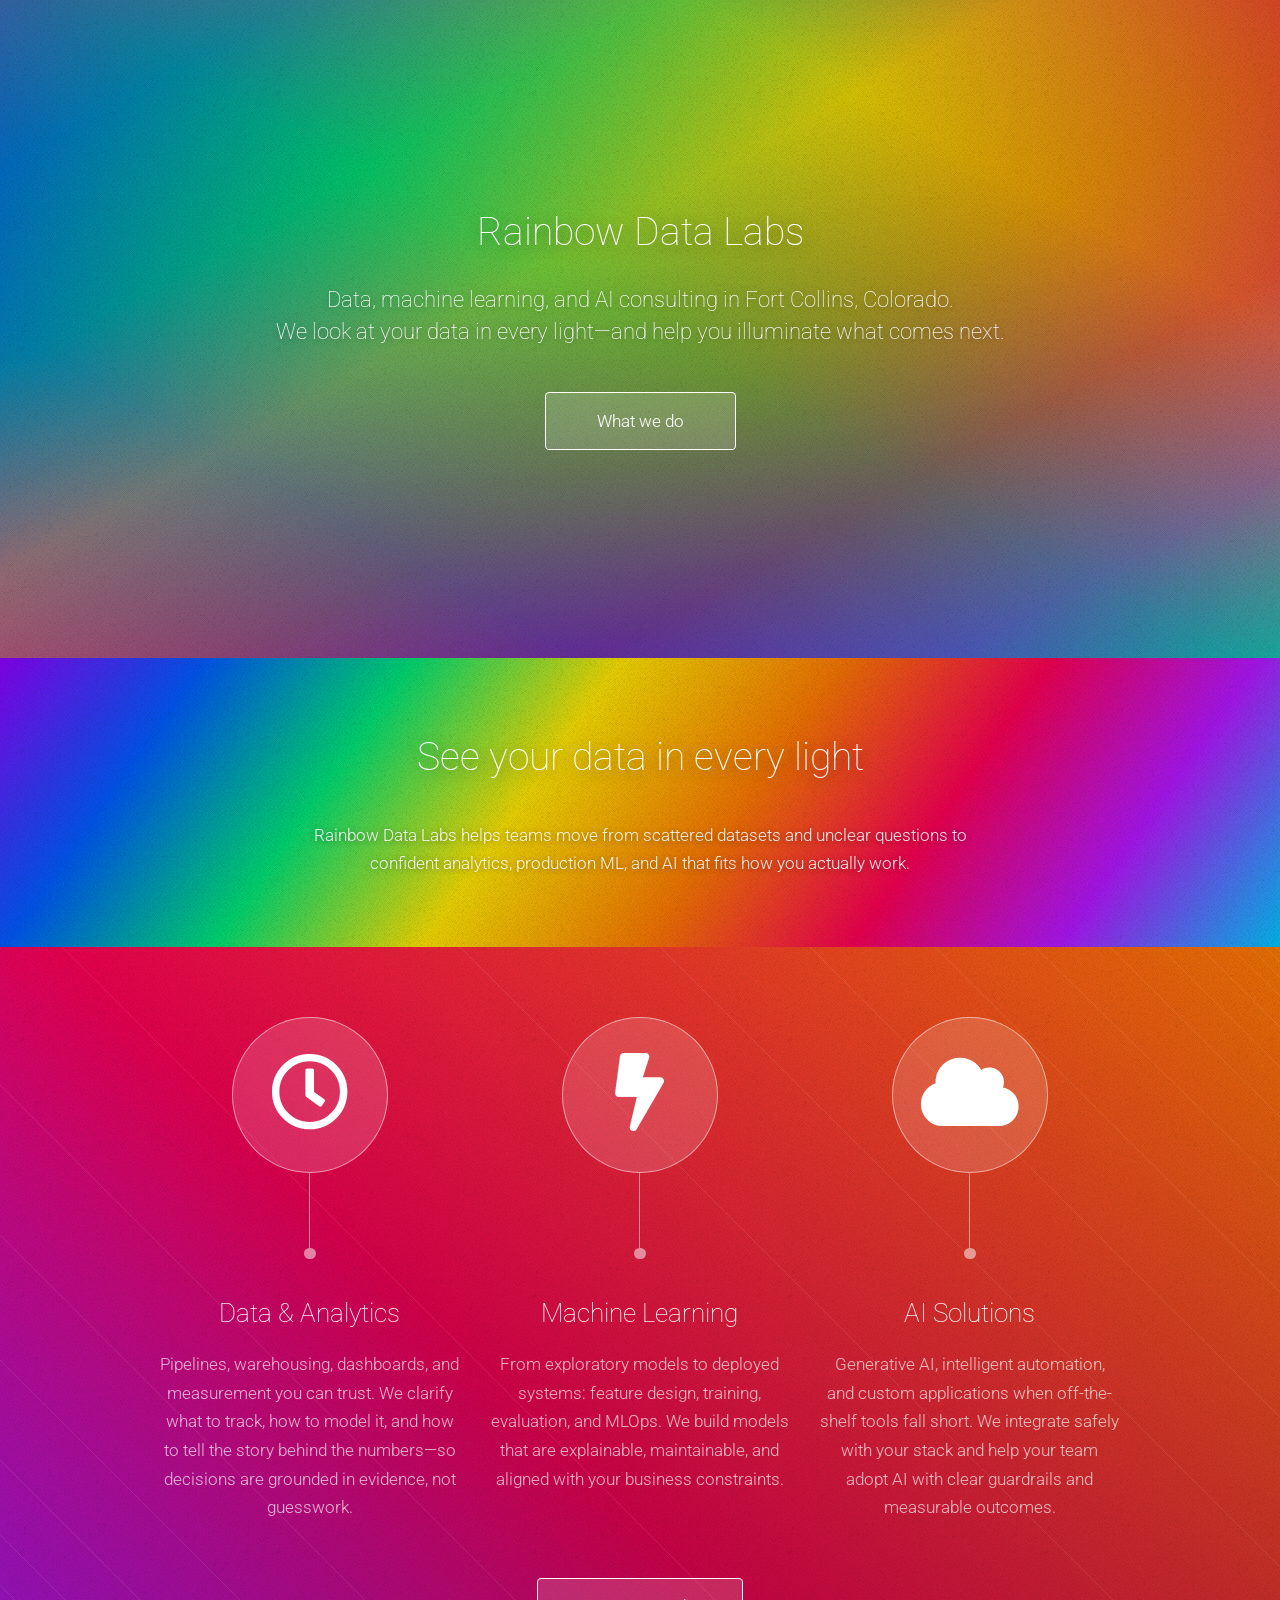
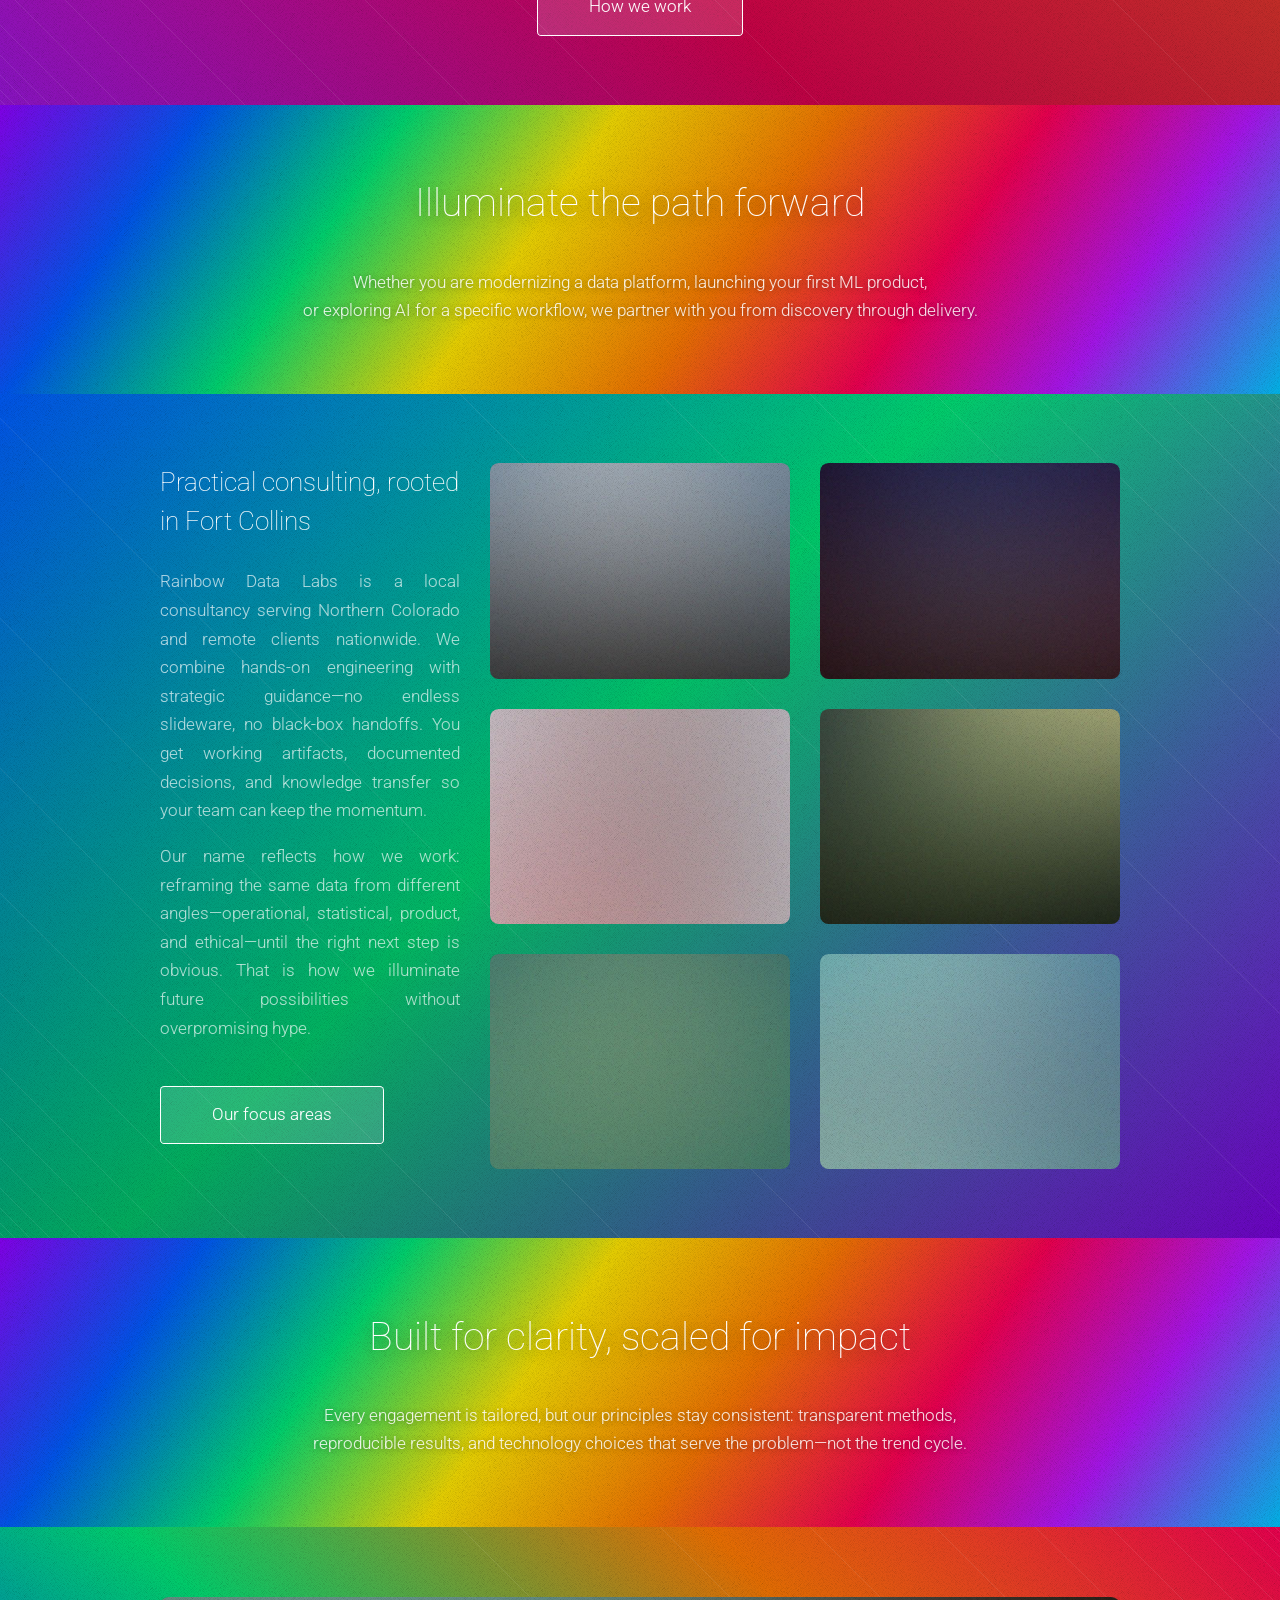
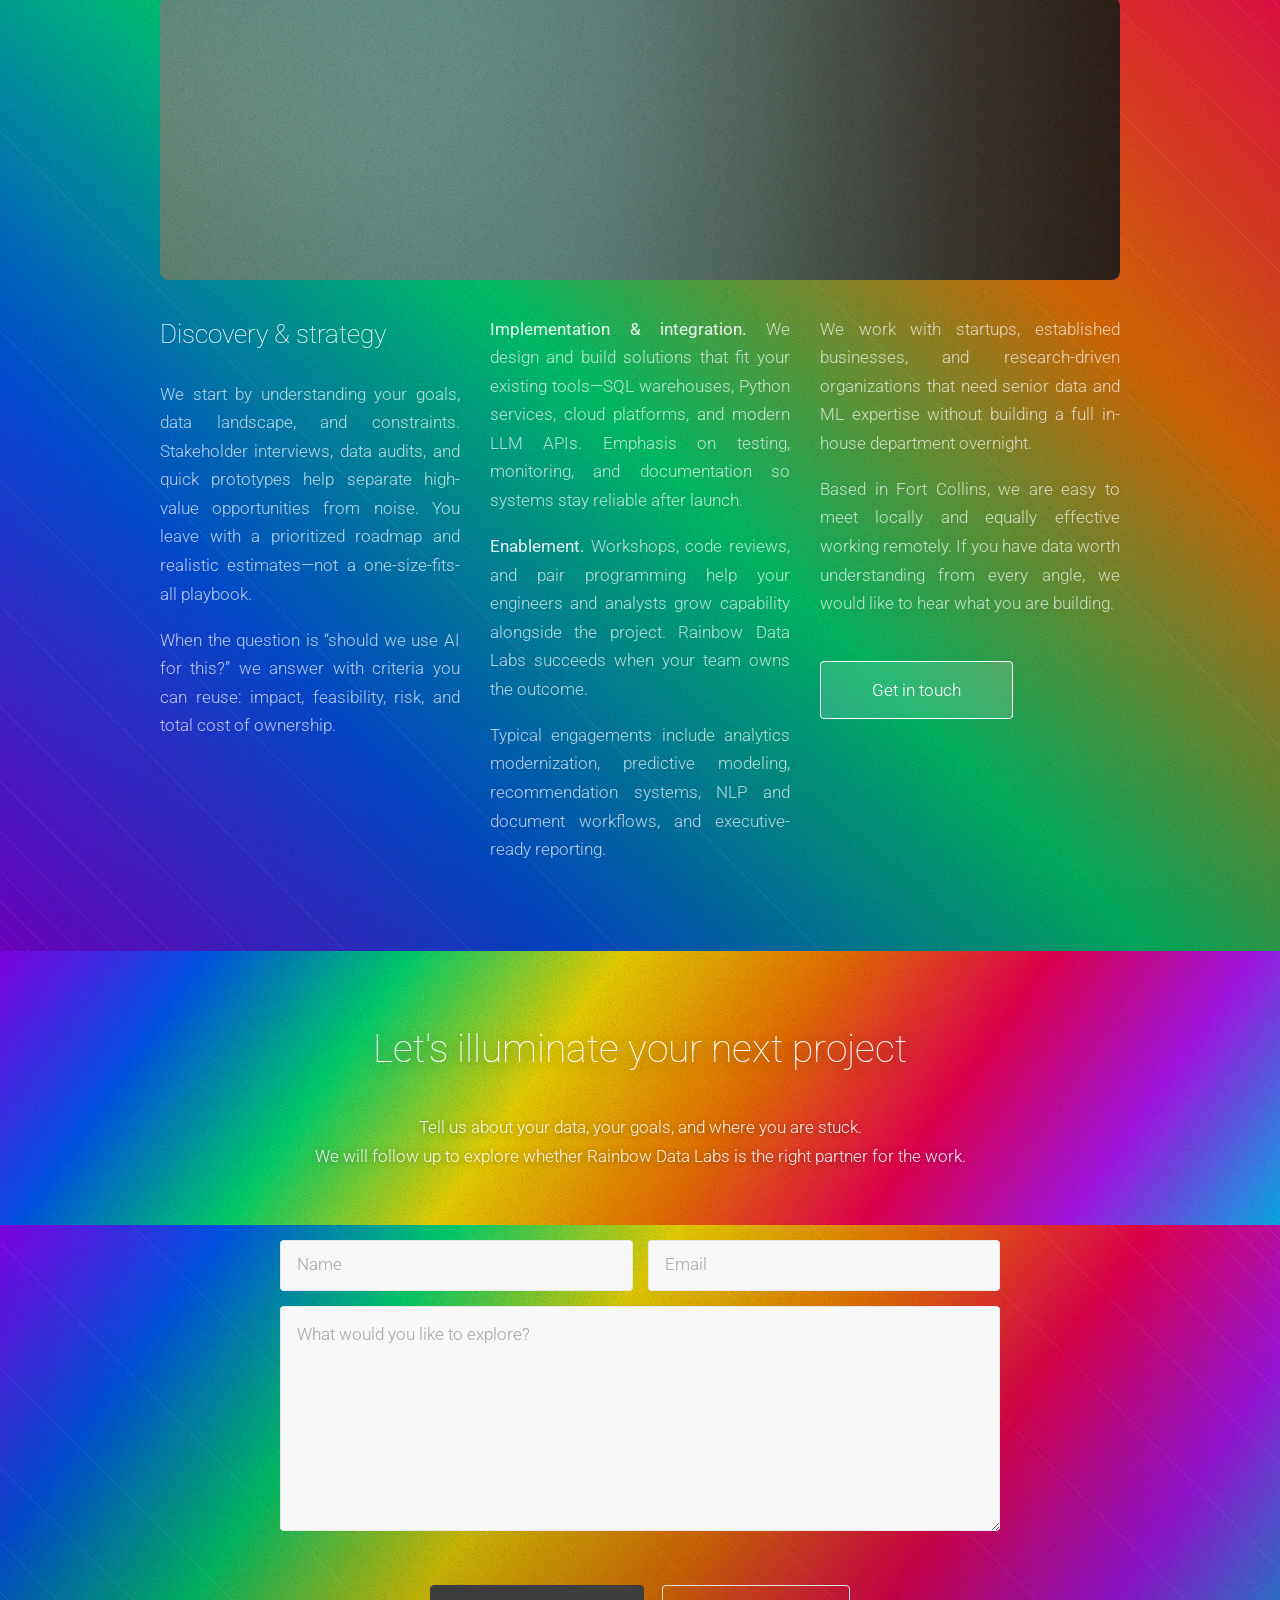
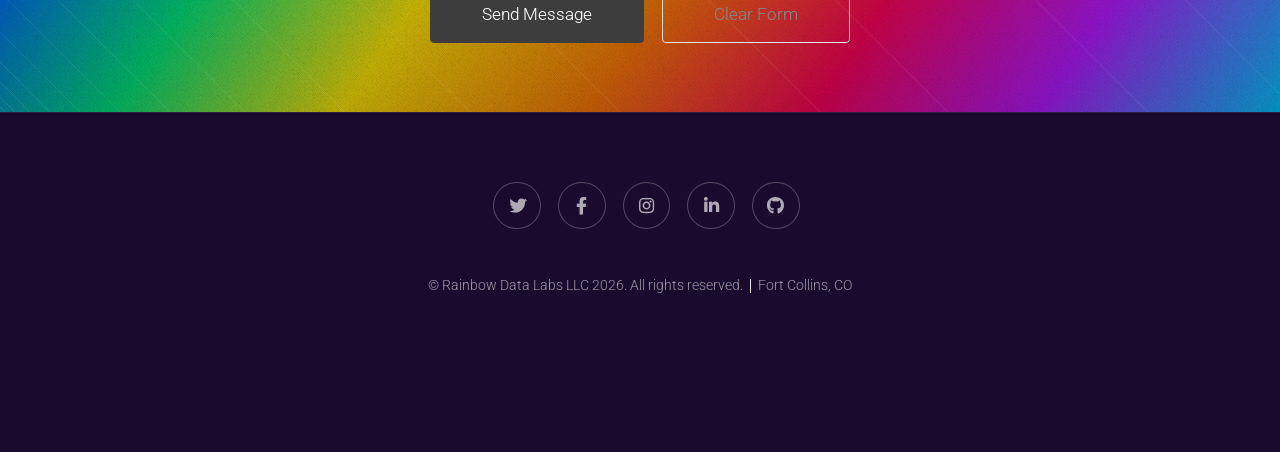
==== commit c1f01427: "Fix contact form 405 and record inquiries in a Google Sheet The form POSTed to action="#", which Git" ====
--- a/index.html
+++ b/index.html
@@ -351,12 +351,14 @@
 				</header>
 				<div class="content style4 featured">
 					<div class="container medium">
-						<form method="post" action="#">
+						<form id="contact-form" method="post" action="#">
 							<div class="row gtr-50">
-								<div class="col-6 col-12-mobile"><input type="text" placeholder="Name" /></div>
-								<div class="col-6 col-12-mobile"><input type="text" placeholder="Email" /></div>
-								<div class="col-12"><textarea name="message" placeholder="What would you like to explore?"></textarea></div>
+								<div class="col-6 col-12-mobile"><input type="text" name="name" id="contact-name" placeholder="Name" required /></div>
+								<div class="col-6 col-12-mobile"><input type="email" name="email" id="contact-email" placeholder="Email" required /></div>
+								<div class="col-12"><textarea name="message" id="contact-message" placeholder="What would you like to explore?" required></textarea></div>
+								<div class="contact-form-honeypot" aria-hidden="true"><input type="text" name="company" id="contact-company" tabindex="-1" autocomplete="off" /></div>
 								<div class="col-12">
+									<p id="contact-form-status" class="contact-form-status" role="status"></p>
 									<ul class="actions special">
 										<li><input type="submit" class="button" value="Send Message" /></li>
 										<li><input type="reset" class="button alt" value="Clear Form" /></li>
@@ -391,6 +393,7 @@
 			<script src="assets/js/breakpoints.min.js"></script>
 			<script src="assets/js/util.js"></script>
 			<script src="assets/js/main.js"></script>
+			<script src="assets/js/contact-form.js"></script>
 
 	</body>
 </html>
--- a/assets/css/main.css
+++ b/assets/css/main.css
@@ -87,7 +87,7 @@
 	}
 
 	body {
-		background: #F8F8F8;
+		background: #1a0a2e;
 		font-family: 'Roboto', sans-serif;
 		font-weight: 300;
 		font-size: 17pt;
@@ -2231,22 +2231,40 @@
 	}
 
 		.main > header {
-			background: #fff;
+			background-image: url("images/overlay.png"),
+				linear-gradient(to bottom, rgba(10, 10, 24, 0.12), rgba(10, 10, 24, 0.12)),
+				linear-gradient(125deg,
+					#8f00ff 0%,
+					#005cff 14%,
+					#00e676 28%,
+					#ffe600 42%,
+					#ff7a00 57%,
+					#ff0054 71%,
+					#b517ff 85%,
+					#00c8ff 100%);
+			background-size: auto, cover, cover;
+			background-position: top left, center, center;
+			background-repeat: repeat, no-repeat, no-repeat;
 			text-align: center;
 			padding: 5em 0 5em 0;
 			margin: 0;
+			color: #fff;
 		}
 
 			.main > header h2 {
 				font-size: 2.25em;
 				font-weight: 100;
 				margin-bottom: 0;
+				color: #fff;
+				text-shadow: 0 0.08em 0.4em rgba(0, 0, 0, 0.45);
 			}
 
 			.main > header p {
 				margin: 2em 0 0 0;
 				padding: 0;
 				text-align: center;
+				color: rgba(255, 255, 255, 0.85);
+				text-shadow: 0 0.06em 0.35em rgba(0, 0, 0, 0.4);
 			}
 
 		.main > .content {
@@ -2275,8 +2293,33 @@
 
 			.main > .content.style4 {
 				padding-top: 0;
-				background: #fff;
-			}
+				background: url("images/bgtr.svg") top right no-repeat, url("images/bgbl.svg") bottom left no-repeat, url("images/overlay.png"), linear-gradient(to bottom, rgba(10, 10, 24, 0.12), rgba(10, 10, 24, 0.28)), linear-gradient(125deg, #8f00ff 0%, #005cff 14%, #00e676 28%, #ffe600 42%, #ff7a00 57%, #ff0054 71%, #b517ff 85%, #00c8ff 100%);
+			}
+
+/* Contact form */
+
+	.contact-form-honeypot {
+		position: absolute;
+		left: -9999px;
+		width: 1px;
+		height: 1px;
+		overflow: hidden;
+	}
+
+	.contact-form-status {
+		min-height: 1.5em;
+		margin: 0 0 1em 0;
+		font-size: 0.9em;
+		color: rgba(255, 255, 255, 0.85);
+	}
+
+		.contact-form-status.success {
+			color: #baffc9;
+		}
+
+		.contact-form-status.error {
+			color: #ffb3c1;
+		}
 
 /* Footer */
 
@@ -2285,13 +2328,15 @@
 		margin: 0;
 		text-align: center;
 		padding: 4em 0 8em 0;
-		box-shadow: inset 0 1px 0 0 #e6e6e6;
+		background: #1a0a2e;
+		box-shadow: inset 0 1px 0 0 rgba(255, 255, 255, 0.08);
+		color: rgba(255, 255, 255, 0.65);
 	}
 
 		#footer .copyright {
 			margin-top: 3em;
 			font-size: 0.8em;
-			color: #aaa;
+			color: rgba(255, 255, 255, 0.5);
 		}
 
 			#footer .copyright a {
@@ -2299,8 +2344,13 @@
 			}
 
 		#footer ul.icons a {
-			box-shadow: inset 0 0 0 1px #d6d6d6;
-		}
+			box-shadow: inset 0 0 0 1px rgba(255, 255, 255, 0.25);
+			color: rgba(255, 255, 255, 0.65);
+		}
+
+			#footer ul.icons a:hover {
+				background: rgba(255, 255, 255, 0.08);
+			}
 
 /* Wide */
 
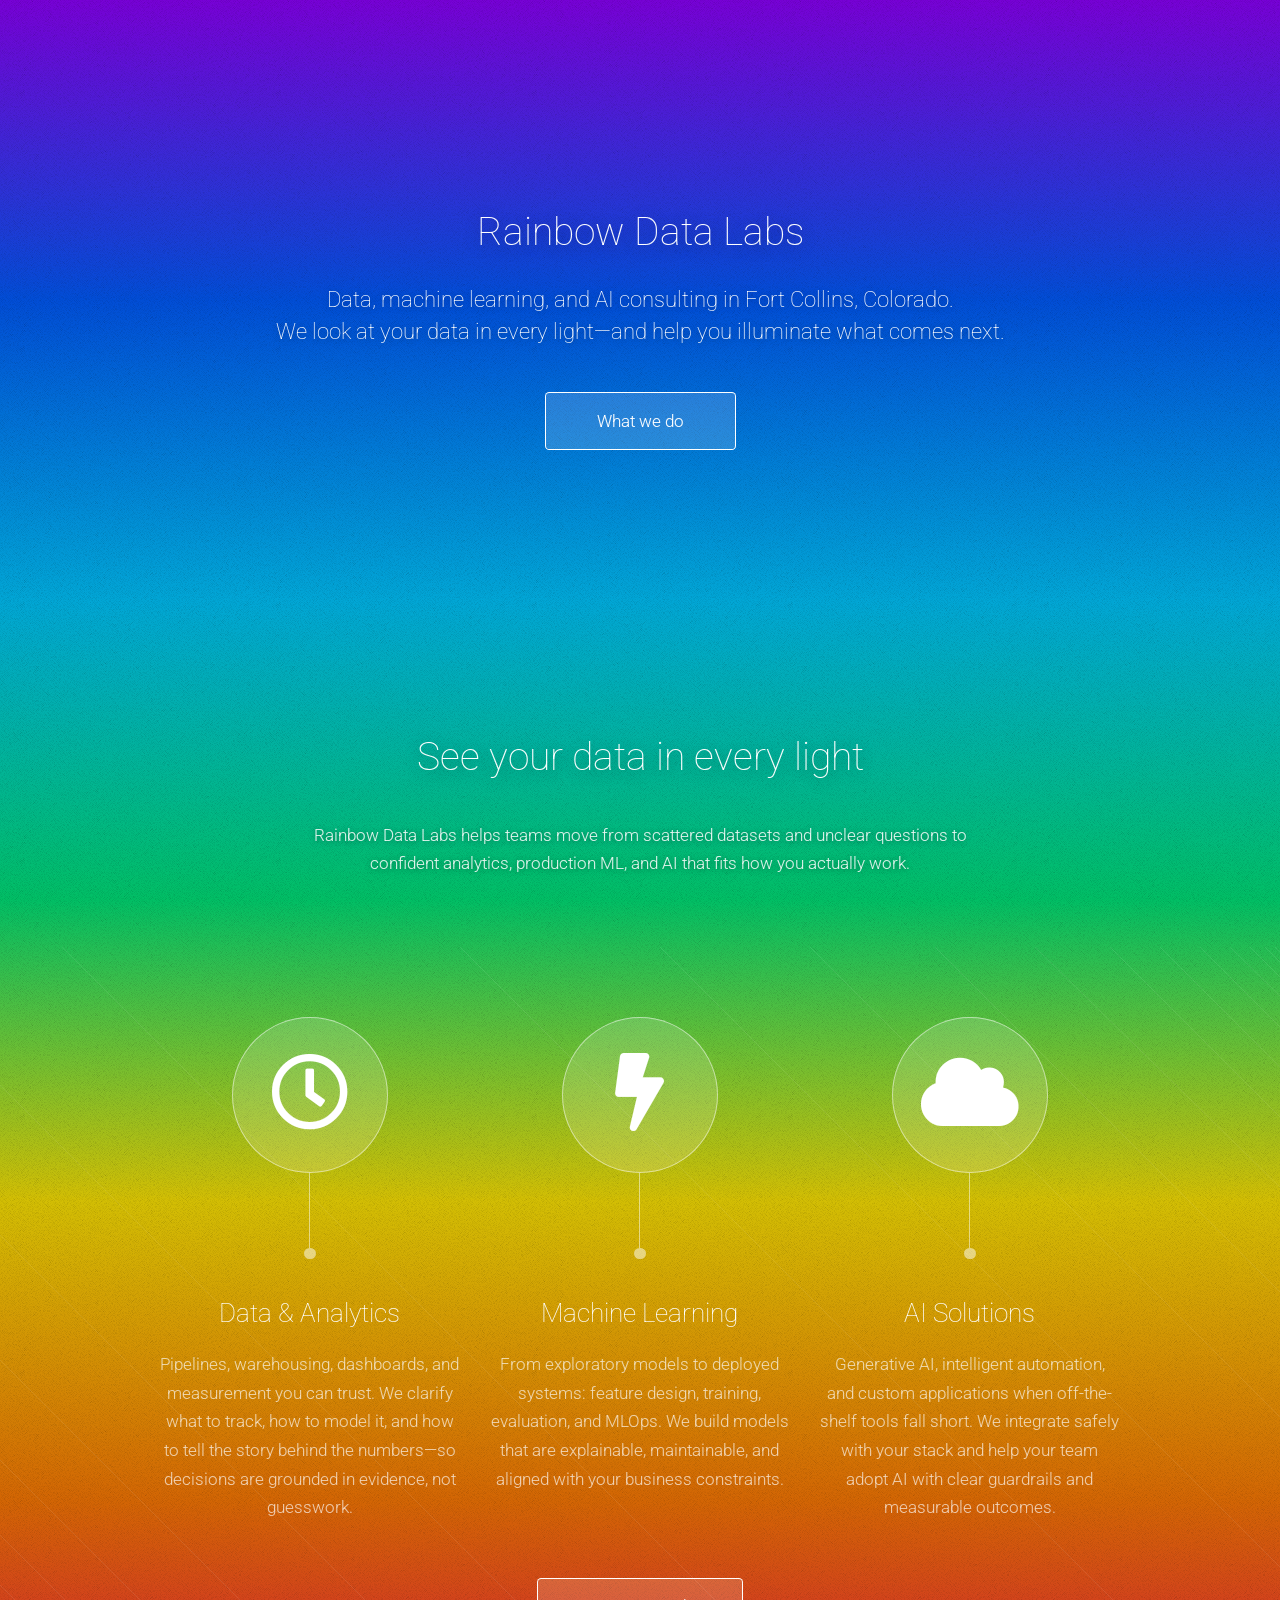
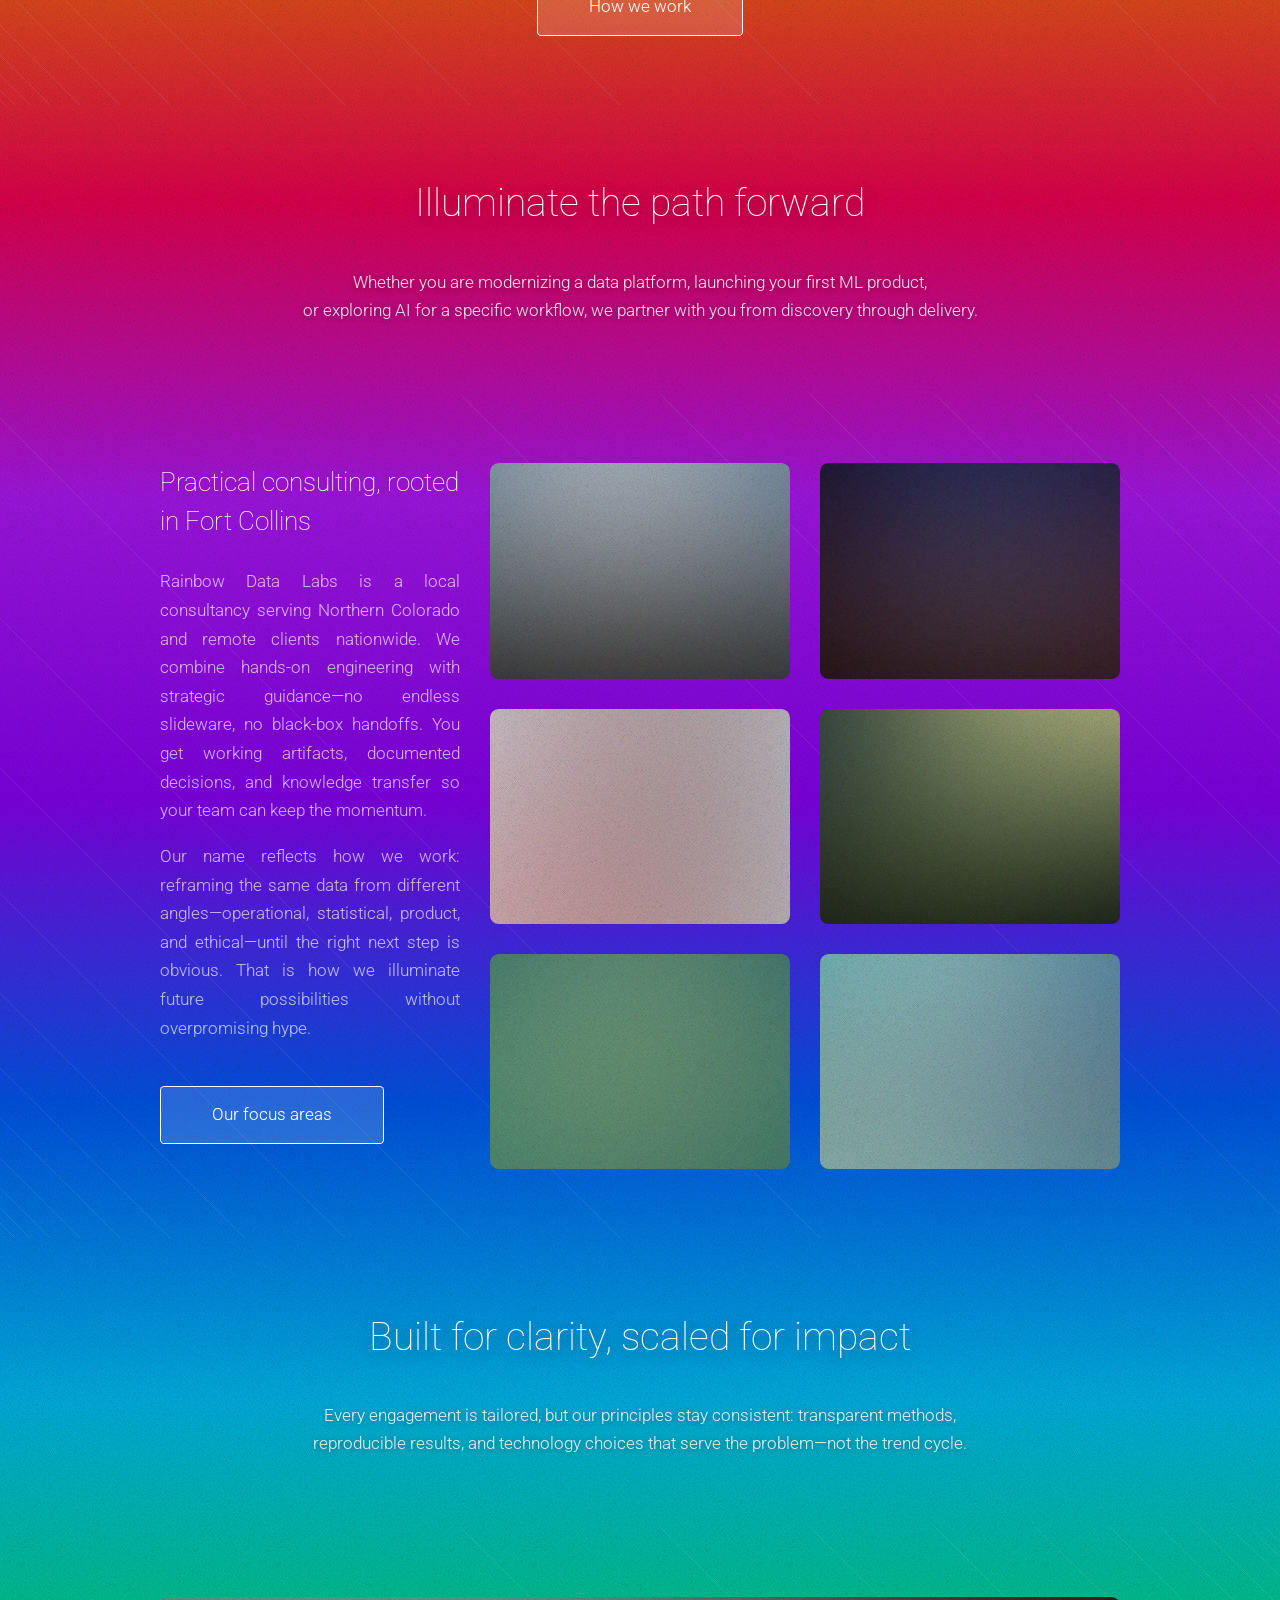
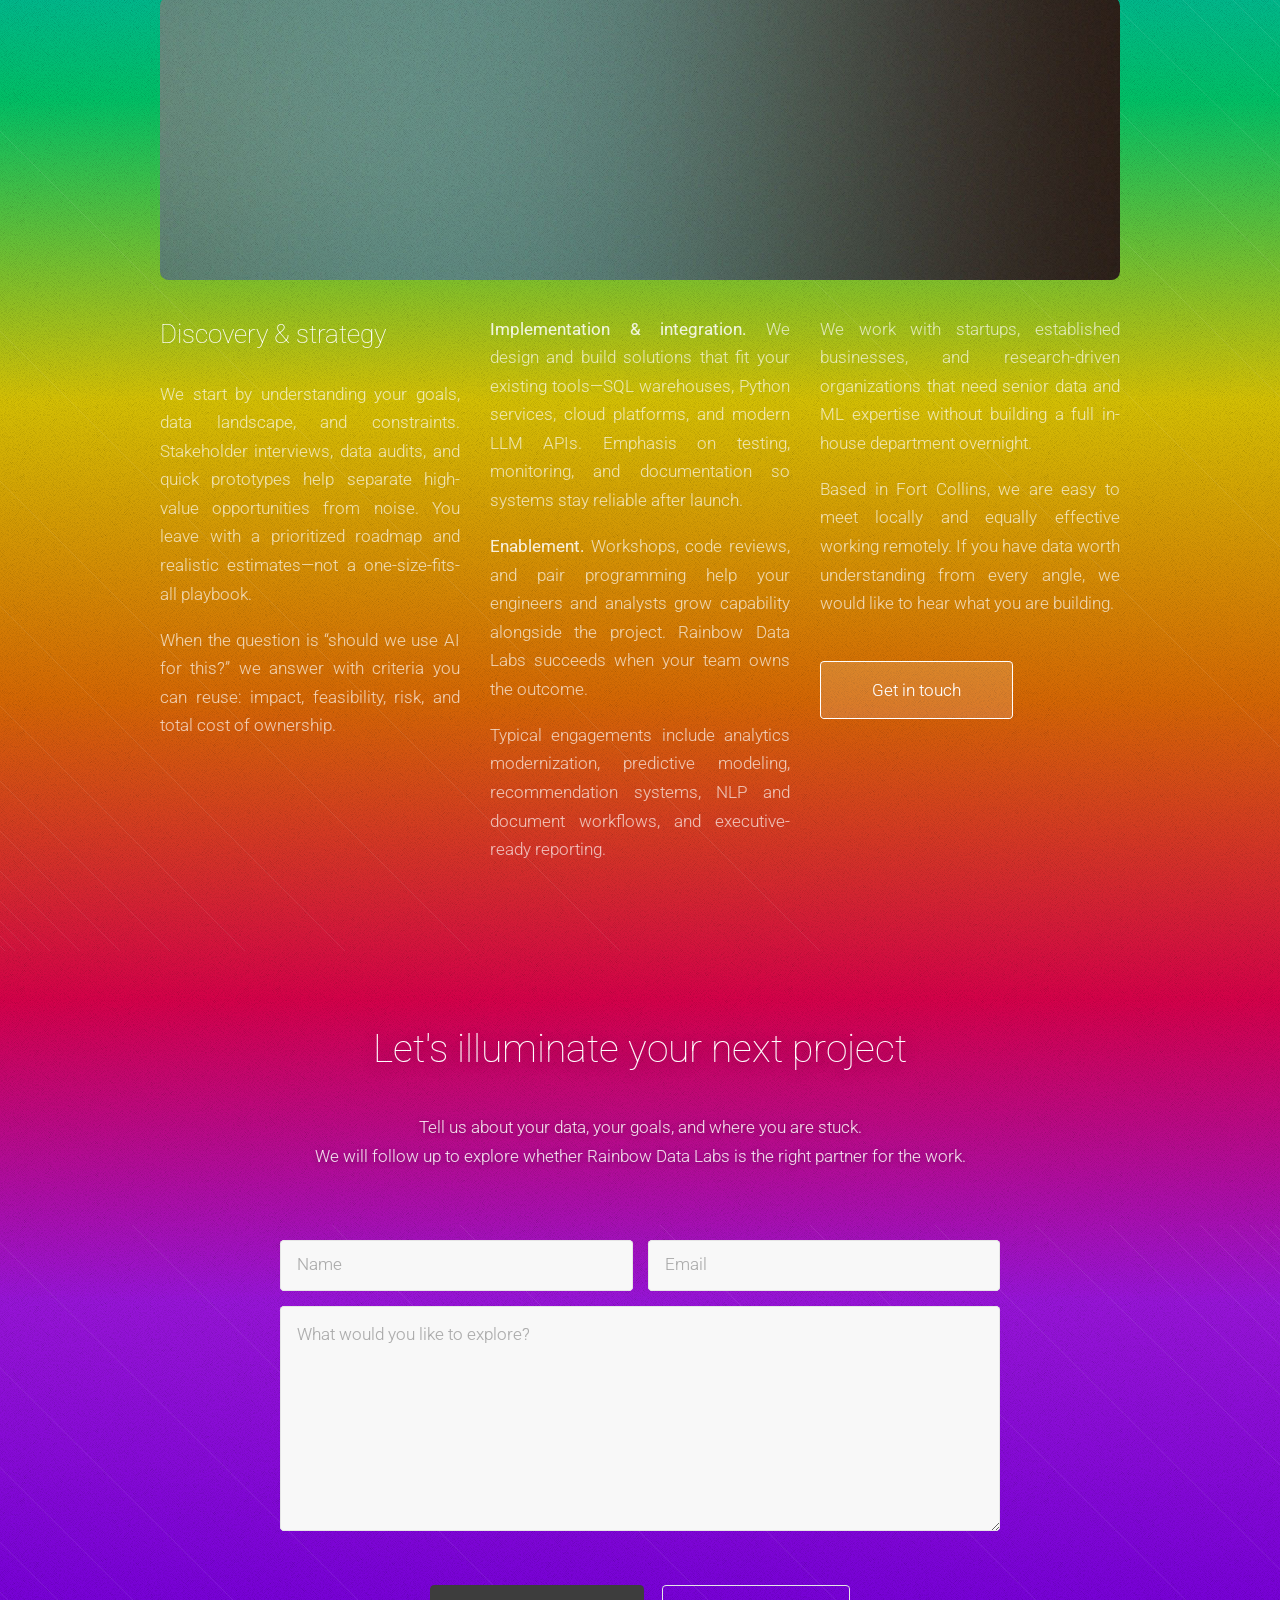
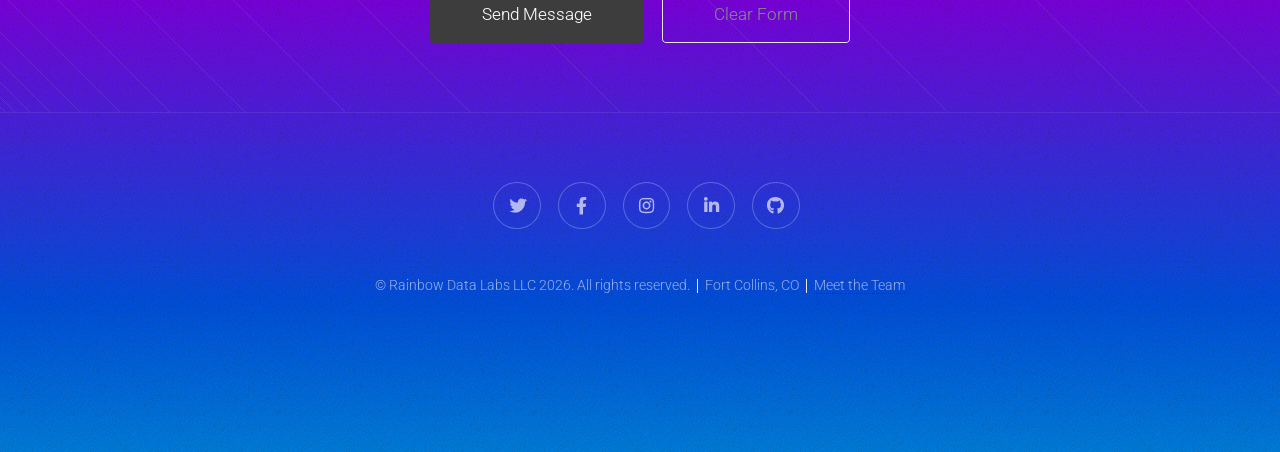
==== commit acb71891: "Add Meet the Team page Simple standalone page with an intro paragraph and placeholder photo cards (n" ====
--- a/index.html
+++ b/index.html
@@ -381,7 +381,7 @@
 				</ul>
 				<div class="copyright">
 					<ul class="menu">
-						<li>&copy; Rainbow Data Labs LLC 2026. All rights reserved.</li><li>Fort Collins, CO</li>
+						<li>&copy; Rainbow Data Labs LLC 2026. All rights reserved.</li><li>Fort Collins, CO</li><li><a href="team.html">Meet the Team</a></li>
 					</ul>
 				</div>
 			</section>
--- a/assets/css/main.css
+++ b/assets/css/main.css
@@ -87,7 +87,18 @@
 	}
 
 	body {
-		background: #1a0a2e;
+		background-image: url("images/overlay.png"),
+			linear-gradient(rgba(10, 10, 24, 0.18), rgba(10, 10, 24, 0.18)),
+			repeating-linear-gradient(180deg,
+				#8f00ff 0px,
+				#005cff 300px,
+				#00c8ff 600px,
+				#00e676 900px,
+				#ffe600 1200px,
+				#ff7a00 1500px,
+				#ff0054 1800px,
+				#b517ff 2100px,
+				#8f00ff 2400px);
 		font-family: 'Roboto', sans-serif;
 		font-weight: 300;
 		font-size: 17pt;
@@ -2182,21 +2193,6 @@
 	#header {
 		position: relative;
 		margin: 0;
-		background-image: url("images/overlay.png"),
-			linear-gradient(to bottom, rgba(10, 10, 24, 0.18), rgba(10, 10, 24, 0.08)),
-			url("../../images/rainbow-cascade.svg"),
-			linear-gradient(125deg,
-				#8f00ff 0%,
-				#005cff 14%,
-				#00e676 28%,
-				#ffe600 42%,
-				#ff7a00 57%,
-				#ff0054 71%,
-				#b517ff 85%,
-				#00c8ff 100%);
-		background-size: auto, auto, cover, cover;
-		background-position: top left, center, center, center;
-		background-repeat: repeat, no-repeat, no-repeat, no-repeat;
 		padding: 14em 0 14em 0;
 		text-align: center;
 		color: #fff;
@@ -2231,20 +2227,6 @@
 	}
 
 		.main > header {
-			background-image: url("images/overlay.png"),
-				linear-gradient(to bottom, rgba(10, 10, 24, 0.12), rgba(10, 10, 24, 0.12)),
-				linear-gradient(125deg,
-					#8f00ff 0%,
-					#005cff 14%,
-					#00e676 28%,
-					#ffe600 42%,
-					#ff7a00 57%,
-					#ff0054 71%,
-					#b517ff 85%,
-					#00c8ff 100%);
-			background-size: auto, cover, cover;
-			background-position: top left, center, center;
-			background-repeat: repeat, no-repeat, no-repeat;
 			text-align: center;
 			padding: 5em 0 5em 0;
 			margin: 0;
@@ -2275,25 +2257,12 @@
 				font-size: 1.5em;
 			}
 
-			.main > .content.dark {
-				background: #1a0a2e;
-			}
-
-			.main > .content.style1 {
-				background: url("images/bgtr.svg") top right no-repeat, url("images/bgbl.svg") bottom left no-repeat, url("images/overlay.png"), linear-gradient(to bottom, rgba(10, 10, 24, 0.12), rgba(10, 10, 24, 0.28)), linear-gradient(45deg, #b517ff 0%, #ff0054 40%, #ff7a00 100%);
-			}
-
-			.main > .content.style2 {
-				background: url("images/bgtr.svg") top right no-repeat, url("images/bgbl.svg") bottom left no-repeat, url("images/overlay.png"), linear-gradient(to bottom, rgba(10, 10, 24, 0.12), rgba(10, 10, 24, 0.28)), linear-gradient(135deg, #005cff 0%, #00e676 45%, #8f00ff 100%);
-			}
-
-			.main > .content.style3 {
-				background: url("images/bgtr.svg") top right no-repeat, url("images/bgbl.svg") bottom left no-repeat, url("images/overlay.png"), linear-gradient(to bottom, rgba(10, 10, 24, 0.12), rgba(10, 10, 24, 0.28)), linear-gradient(45deg, #8f00ff 0%, #005cff 25%, #00e676 50%, #ff7a00 75%, #ff0054 100%);
+			.main > .content.dark, .main > .content.style1, .main > .content.style2, .main > .content.style3, .main > .content.style4 {
+				background: url("images/bgtr.svg") top right no-repeat, url("images/bgbl.svg") bottom left no-repeat;
 			}
 
 			.main > .content.style4 {
 				padding-top: 0;
-				background: url("images/bgtr.svg") top right no-repeat, url("images/bgbl.svg") bottom left no-repeat, url("images/overlay.png"), linear-gradient(to bottom, rgba(10, 10, 24, 0.12), rgba(10, 10, 24, 0.28)), linear-gradient(125deg, #8f00ff 0%, #005cff 14%, #00e676 28%, #ffe600 42%, #ff7a00 57%, #ff0054 71%, #b517ff 85%, #00c8ff 100%);
 			}
 
 /* Contact form */
@@ -2328,7 +2297,6 @@
 		margin: 0;
 		text-align: center;
 		padding: 4em 0 8em 0;
-		background: #1a0a2e;
 		box-shadow: inset 0 1px 0 0 rgba(255, 255, 255, 0.08);
 		color: rgba(255, 255, 255, 0.65);
 	}
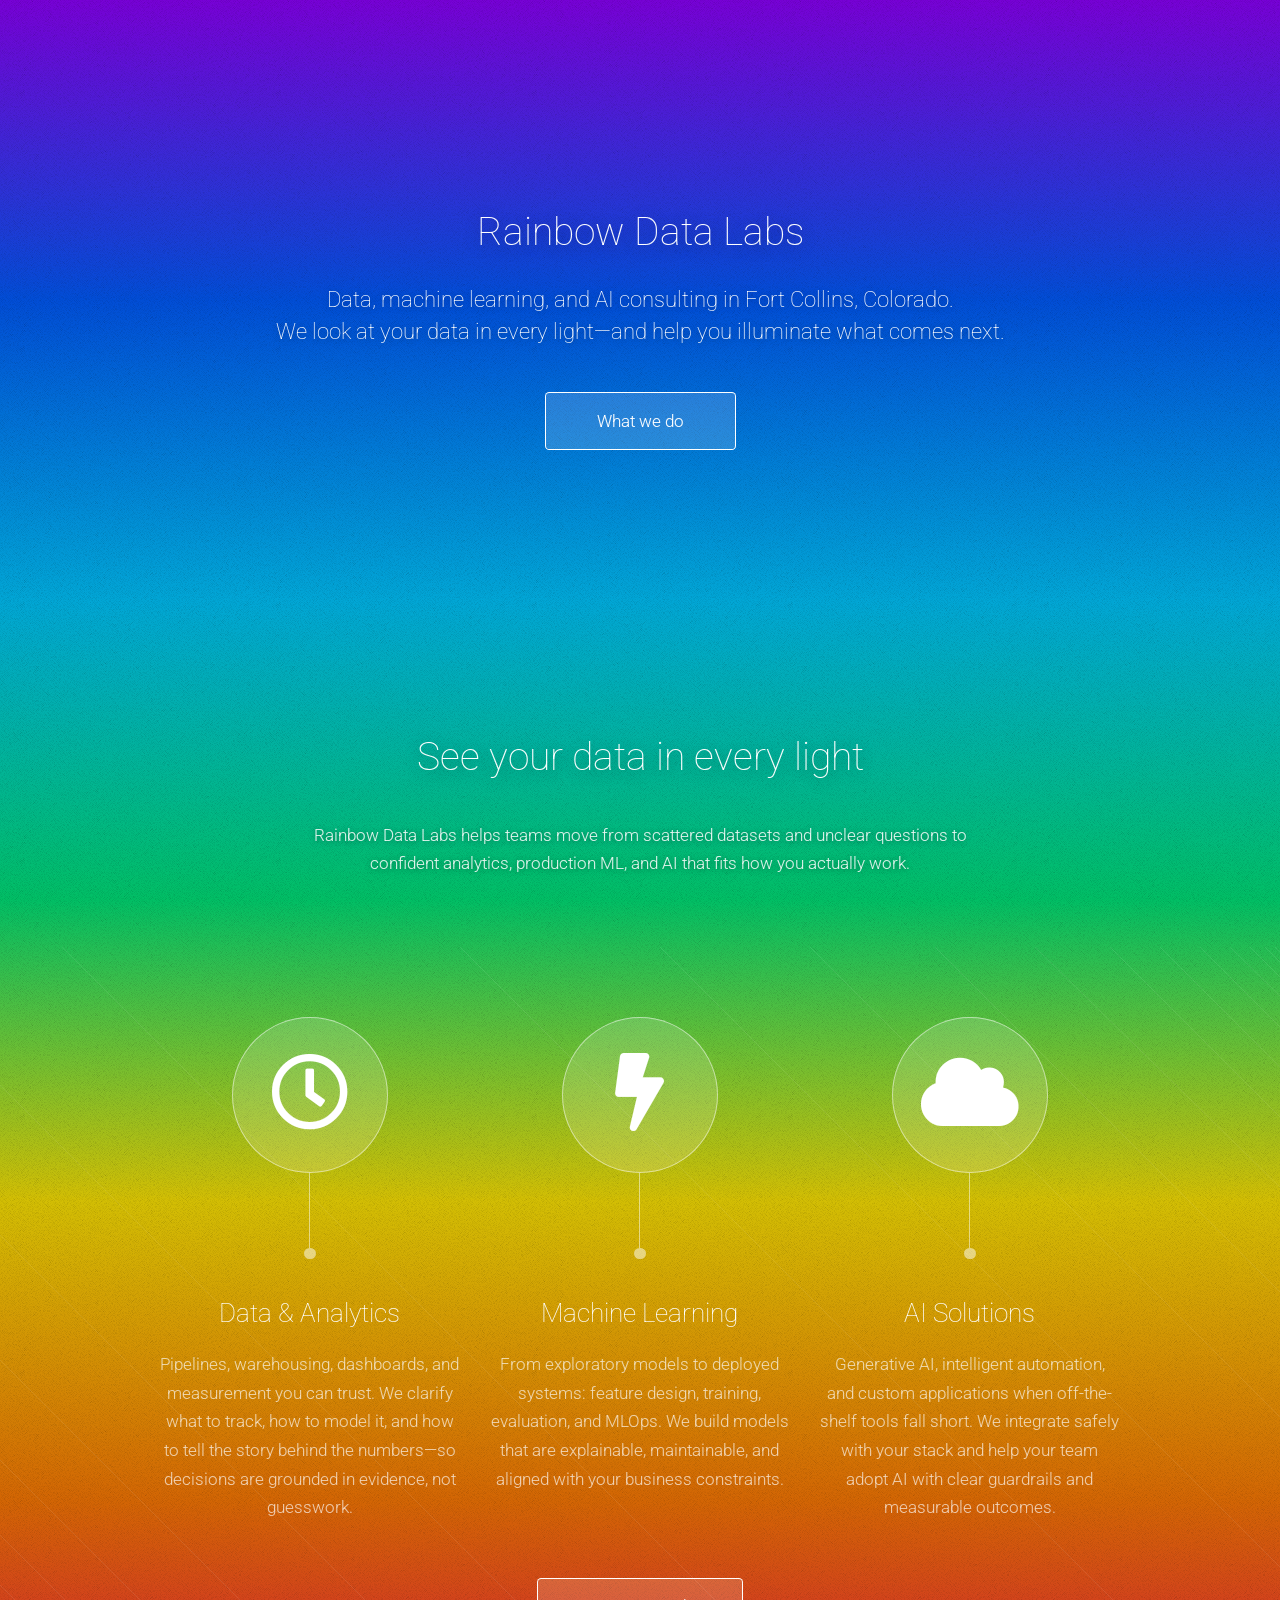
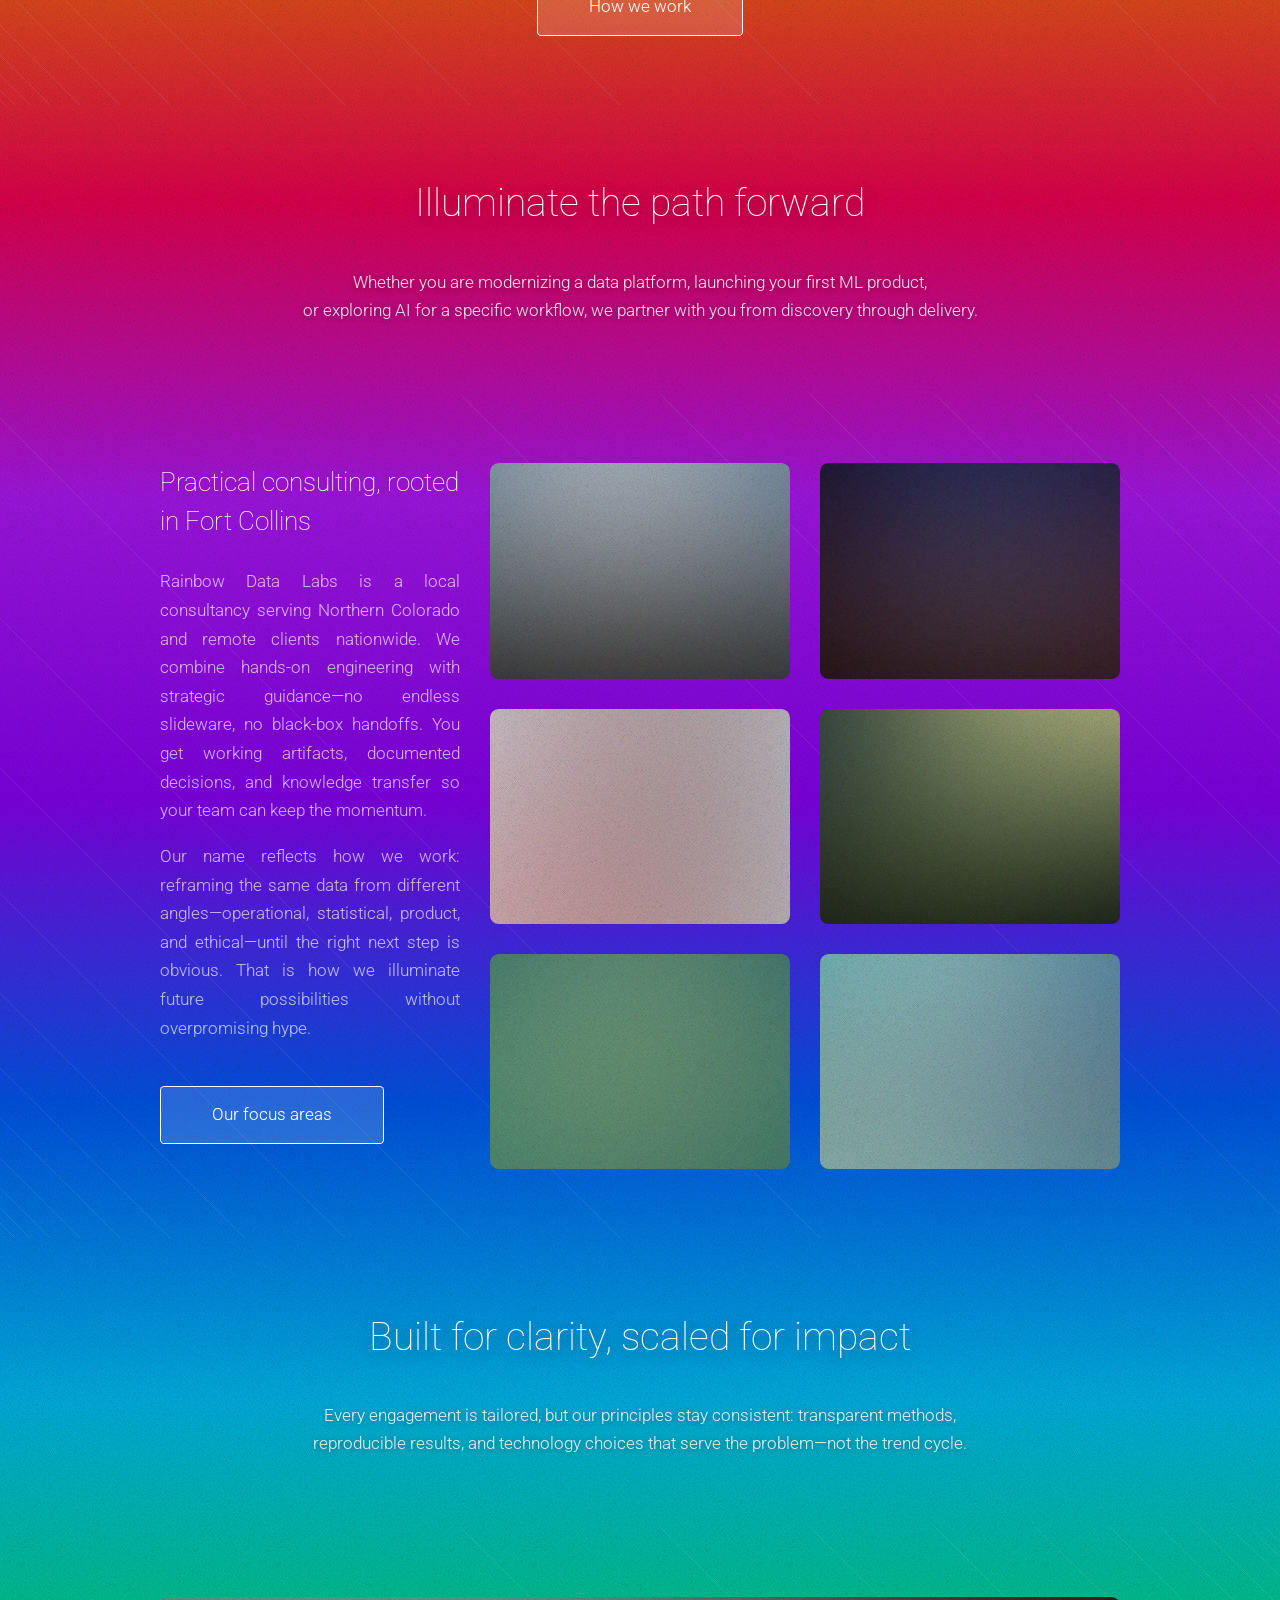
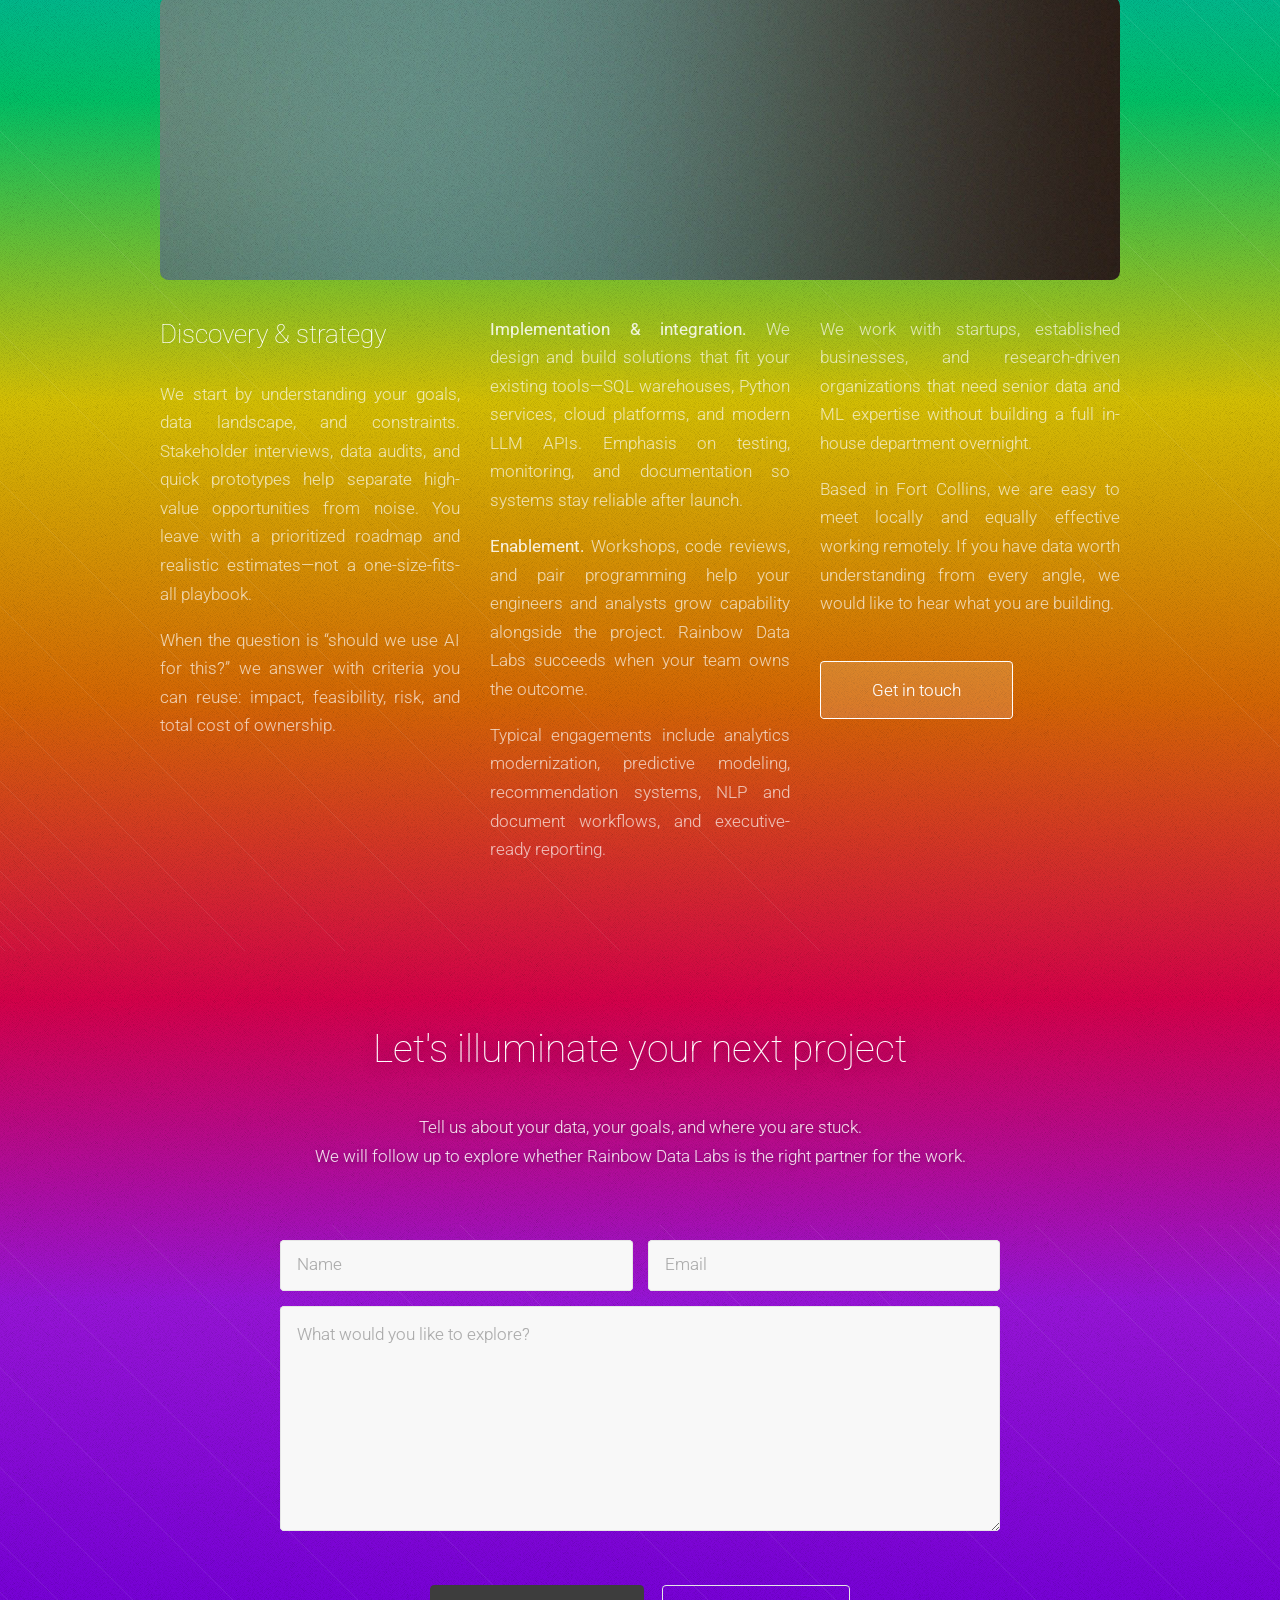
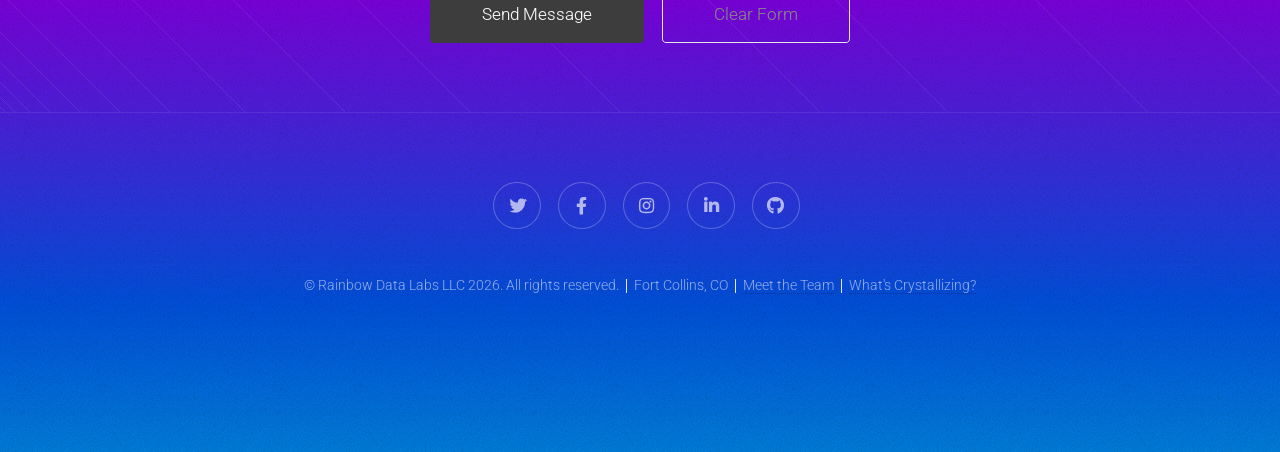
==== commit c396a891: "Add What's Crystallizing page for ongoing workstreams Standalone page showcasing in-progress workstr" ====
--- a/index.html
+++ b/index.html
@@ -381,7 +381,7 @@
 				</ul>
 				<div class="copyright">
 					<ul class="menu">
-						<li>&copy; Rainbow Data Labs LLC 2026. All rights reserved.</li><li>Fort Collins, CO</li><li><a href="team.html">Meet the Team</a></li>
+						<li>&copy; Rainbow Data Labs LLC 2026. All rights reserved.</li><li>Fort Collins, CO</li><li><a href="team.html">Meet the Team</a></li><li><a href="crystallizing.html">What's Crystallizing?</a></li>
 					</ul>
 				</div>
 			</section>
